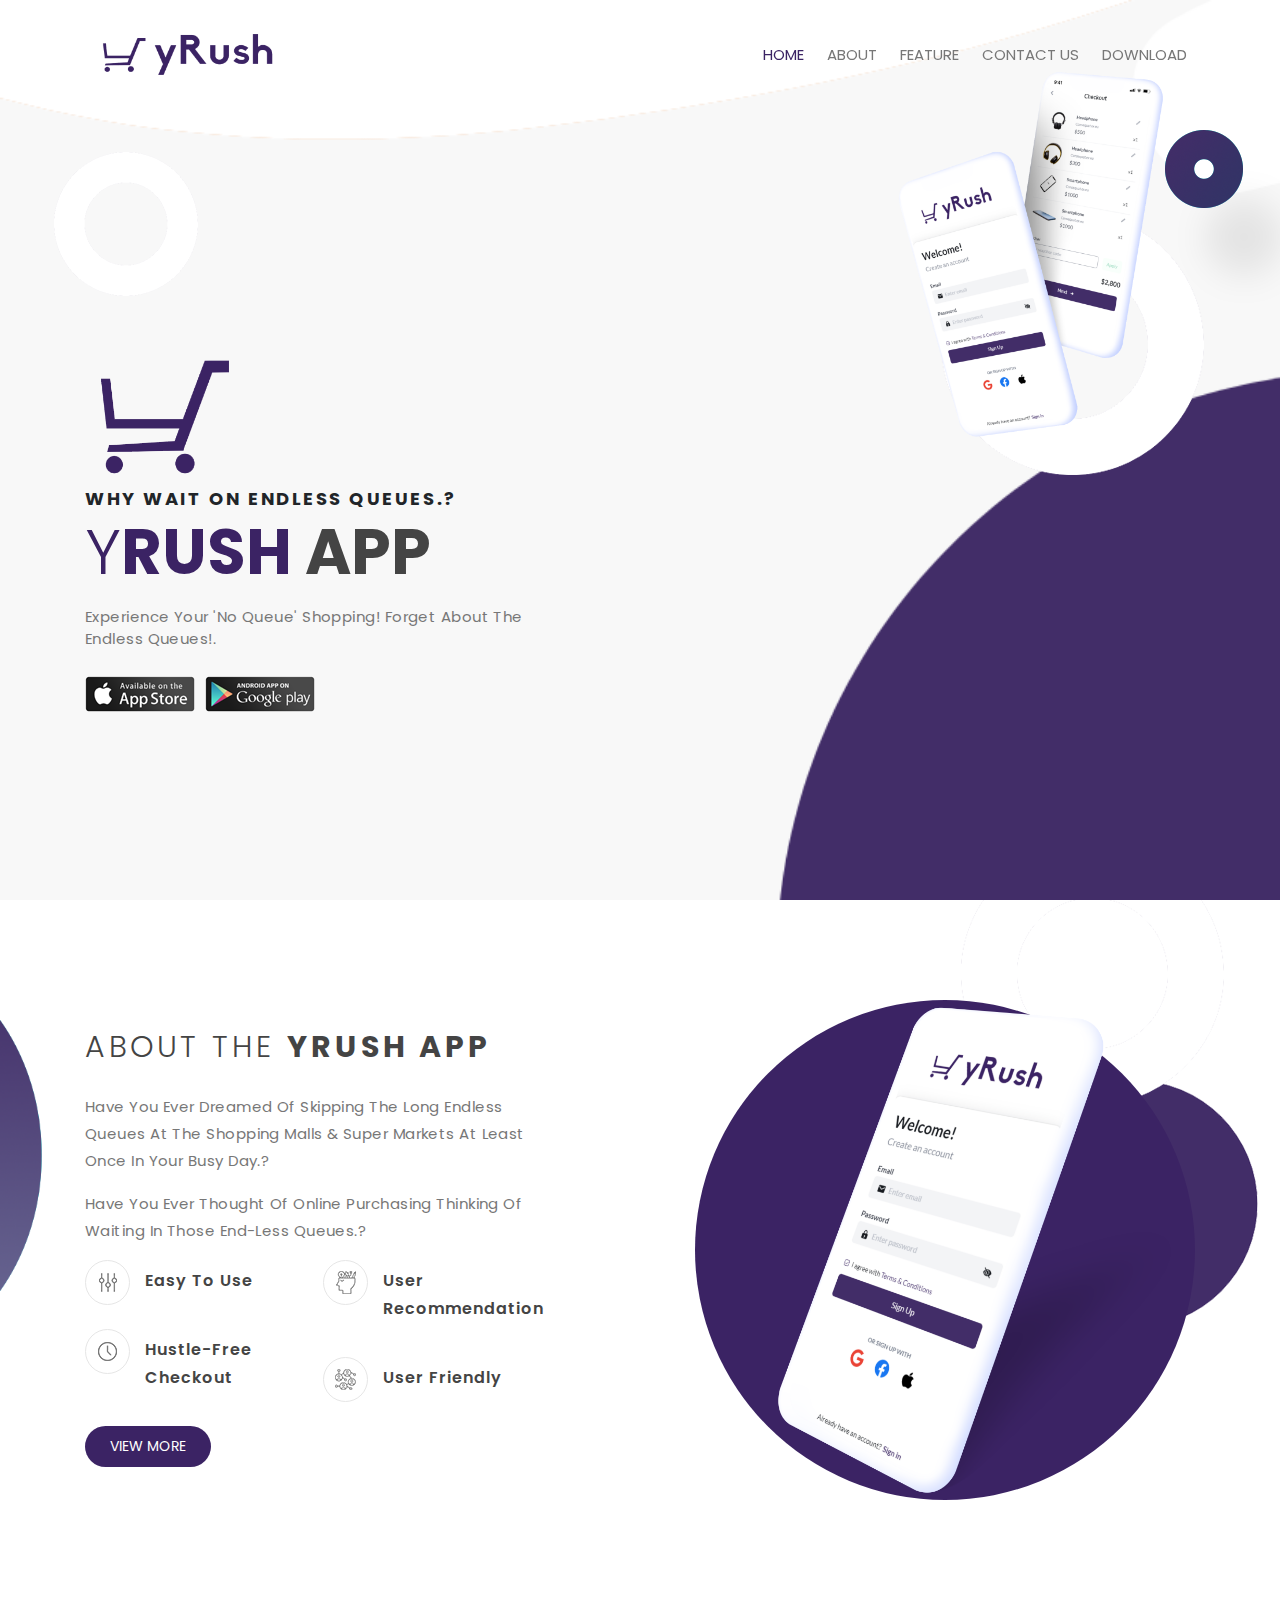
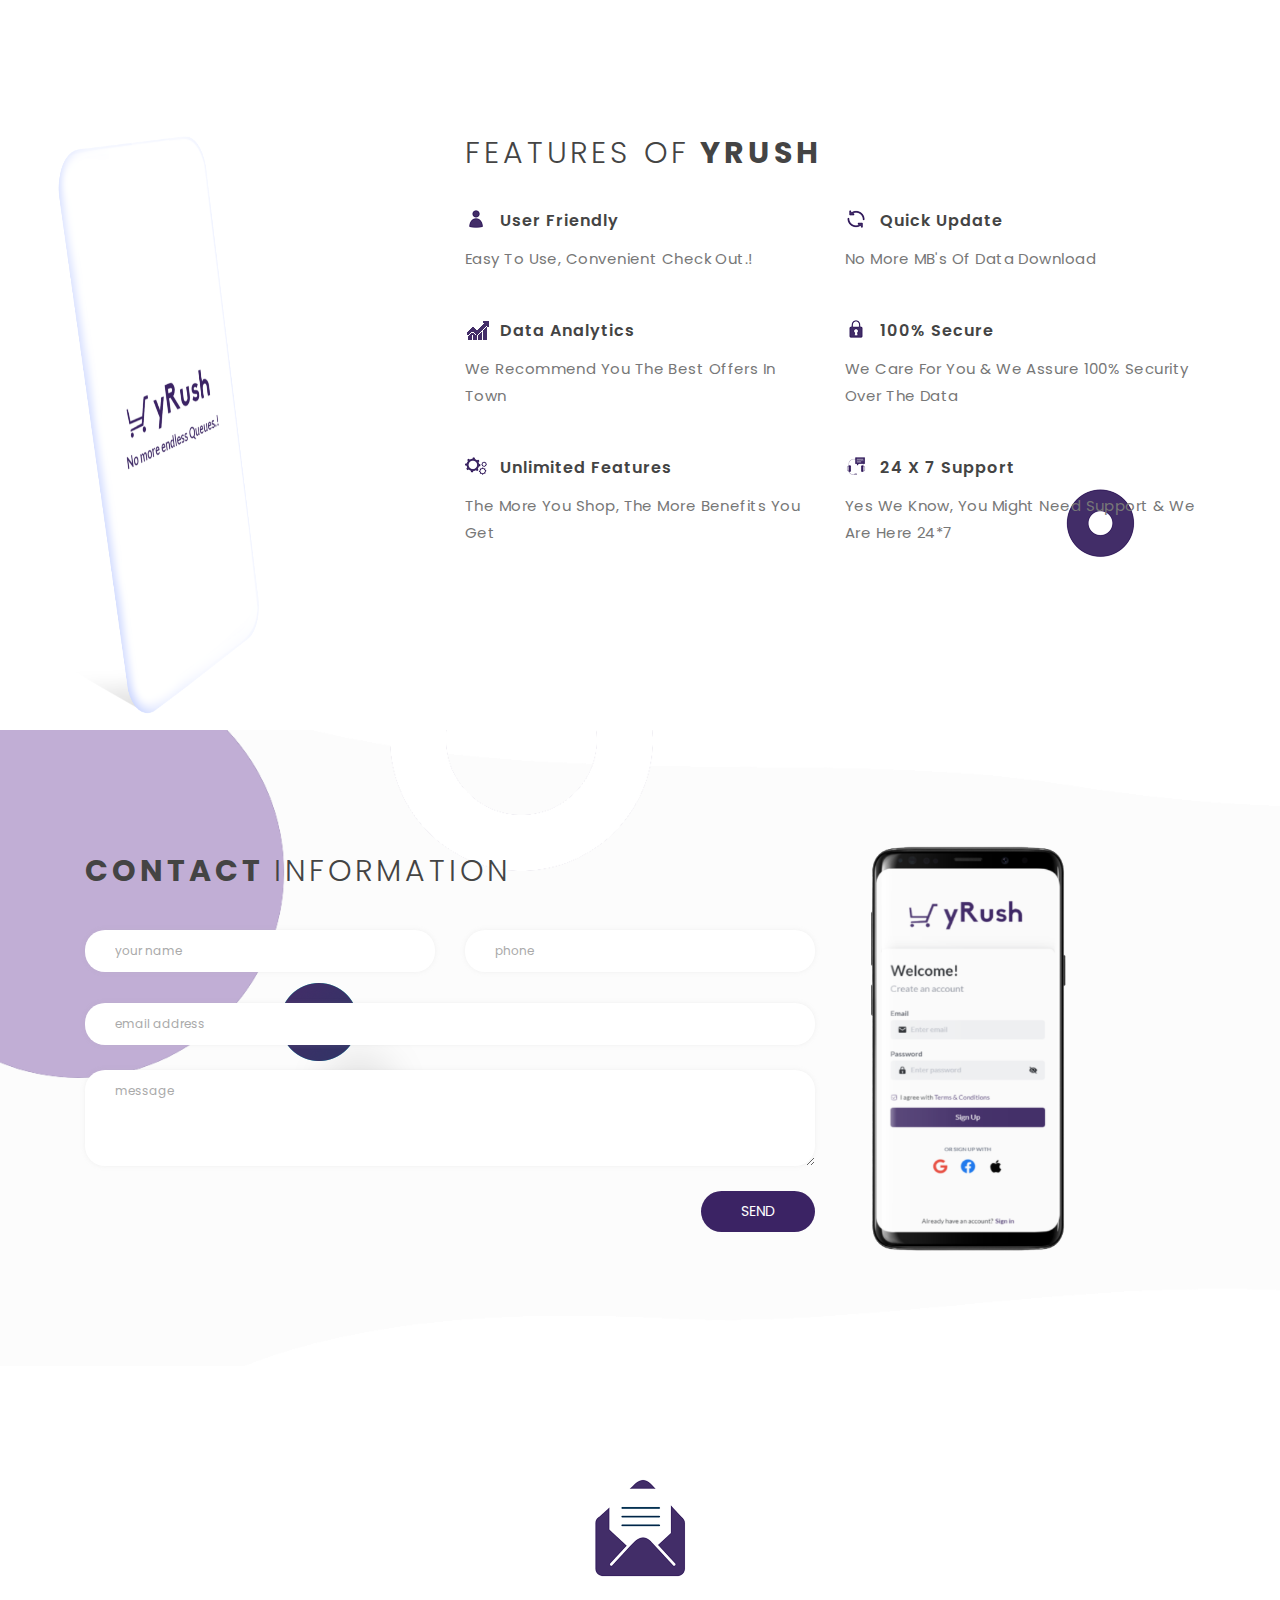
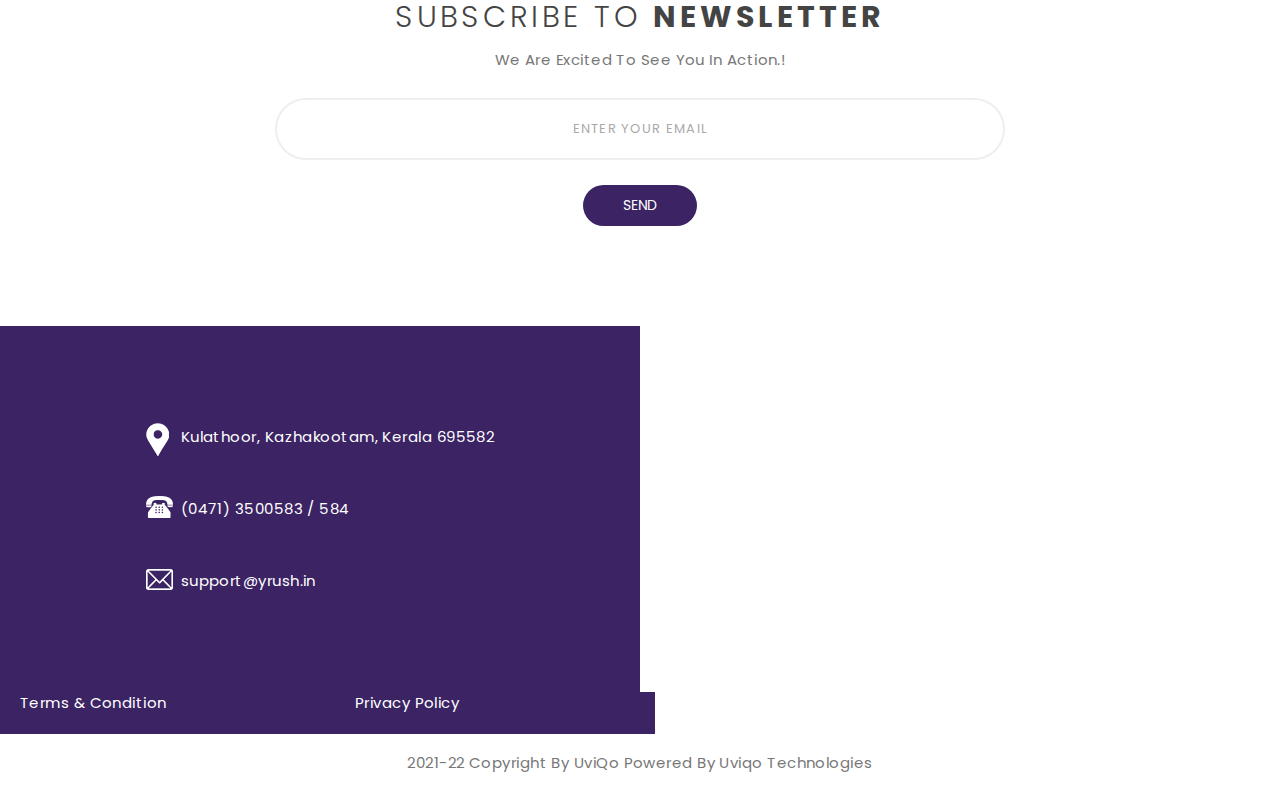
==== index.html @ eb3a686b "added privacy poliy & TC" ====
<!DOCTYPE html>
<html lang="en">
<head>
<title>yRush | The No Rush App for Shopping</title>
<meta charset="utf-8">
<meta name="author" content="uviQo">
<meta name="description" content="yRush | The No Rush App for Shopping">
<meta name="keywords" content="yRush | The No Rush App for Shopping">
<meta name="viewport"
	content="width=device-width, initial-scale=1, maximum-scale=1">
<meta http-equiv="X-UA-Compatible" content="IE=edge">
<!-- Fav icon-->
<link rel="shortcut icon" href="assets/images/favicon_trans.png">
<!-- Font Family-->
<link
	href="https://fonts.googleapis.com/css?family=Poppins:300,400,500,600,700"
	rel="stylesheet">
<!-- Font Awesome-->
<link rel="stylesheet" href="assets/css/font-awesome.min.css">
<!-- Bootstrap CSS-->
<link rel="stylesheet" href="assets/css/bootstrap.css">
<!-- Animation CSS-->
<link rel="stylesheet" href="assets/css/animate.min.css">
<!-- Owl carousel css-->
<link rel="stylesheet" href="assets/css/owl.carousel.min.css">
<link rel="stylesheet" href="assets/css/owl.theme.default.min.css">
<!-- Form validation css-->
<link rel="stylesheet" href="assets/css/validation.css">
<!-- Style css-->
<link rel="stylesheet" href="assets/css/style.css">
<!-- Responsive css-->
<link rel="stylesheet" href="assets/css/responsive.css">
<!-- color variation-->
<link id="color" rel="stylesheet" href="assets/css/color/color-1.css"
	media="screen">
</head>
<body data-spy="scroll" data-target=".navbar" data-offset="80">
	<!-- Preloader-->
	<div class="loader-wrapper">
		<div class="loader"></div>
	</div>
	<!-- Preloader end-->
	<!-- Nav Start-->
	<nav class="navbar navbar-expand-lg navbar-light theme-nav fixed-top">
		<div class="container">
			<a class="navbar-brand" href="index.html"><img height="70px"
				width="200px" src="assets/images/yrush_transparent.png" alt="logo"></a>
			<button class="navbar-toggler" type="button" data-toggle="collapse"
				data-target="#navbarSupportedContent"
				aria-controls="navbarSupportedContent" aria-expanded="false"
				aria-label="Toggle navigation">
				<span class="navbar-toggler-icon"></span>
			</button>
			<div class="collapse navbar-collapse default-nav"
				id="navbarSupportedContent">
				<ul class="navbar-nav ml-auto" id="mymenu">
					<li class="nav-item"><a class="nav-link" href="#home">Home</a></li>
					<li class="nav-item"><a class="nav-link" href="#about">about</a></li>
					<li class="nav-item"><a class="nav-link" href="#feature">feature</a></li>
					<!--	<li class="nav-item"><a class="nav-link" href="#screenshot">screenshot</a></li>
					<li class="nav-item"><a class="nav-link" href="#price"
						data-menuanchor="price">price</a></li>-->
					<li class="nav-item"><a class="nav-link" href="#contact"
						data-menuanchor="contact">contact us</a></li>
					<li class="nav-item"><a class="nav-link"
						href="coming-soon.html">Download</a></li>
				</ul>
			</div>
		</div>
	</nav>
	<!-- Nav end-->
	<!-- Home Section start-->
	<section class="home" id="home">
		<div class="home-decor">
			<div class="home-circle1">
				<img src="assets/images/main-banner3.png" alt="">
			</div>
			<div class="home-circle2">
				<img src="assets/images/main-banner12.png" alt="">
			</div>
			<div class="home-circle3">
				<img src="assets/images/main-banner1.png" alt="">
			</div>
		</div>
		<div class="container">
			<div class="row">
				<div class="col-md-5">
					<div class="home-contain">
						<div>
							<img class="caption-img" height="150px" width="150px"
								src="assets/images/favicon_trans.png" alt="caption-img">
							<h4>Why Wait on endless Queues.?</h4>
							<h1>
								y<span class="f-bold">Rush</span><span class="f-bold f-color">
									app</span>
							</h1>
							<p>Experience your 'No Queue' shopping! Forget about the
								endless queues!.</p>
							<a href="coming-soon.html"><img class="store"
								src="assets/images/appstore.png" alt="appstore"></a><a
								href="coming-soon.html"><img class="ml-10 store"
								src="assets/images/play-store.png" alt="play-store"></a>
						</div>
					</div>
				</div>
				<div class="col-sm-6 offset-md-1">
					<div class="home-right">
						<img class="img-fluid" data-tilt="" data-tilt-perspective="110"
							data-tilt-speed="400" data-tilt-max="1.2"
							src="assets/images/mobile.png" alt="mobile">
					</div>
				</div>
			</div>
		</div>
	</section>
	<!-- Home Section End-->
	<!-- About Start-->
	<section class="about" id="about">
		<div class="about-decor">
			<div class="about-circle1">
				<img id="imgbg" src="assets/images/team1.png" alt="team1">
			</div>
			<div class="about-circle2">
				<img src="assets/images/main-banner1.png" alt="banner1">
			</div>
		</div>
		<div class="container">
			<div class="row">
				<div class="col-md-5">
					<div class="about-contain">
						<div>
							<h2 class="title">
								about the <span>yRush app</span>
							</h2>
							<p class="caption-about">Have you ever dreamed of skipping
								the long endless queues at the shopping malls & super markets at
								least once in your busy day.?</p>
							<p class="caption-about">Have you ever thought of online
								purchasing thinking of waiting in those end-less queues.?</p>

							<div class="row sm-mb">
								<div class="col-6">
									<ul class="about-style">
										<li class="abt-hover">
											<div class="about-icon">
												<div class="icon-hover">
													<img src="assets/images/icon1.png" alt="easy-to-customized">
												</div>
											</div>
											<div class="about-text">
												<h3>Easy to Use</h3>
											</div>
										</li>
										<li class="abt-hover">
											<div class="about-icon">
												<div class="icon-hover">
													<img src="assets/images/icon3.png" alt="easy-to-use">
												</div>
											</div>
											<div class="about-text">
												<h3>Hustle-Free Checkout</h3>
											</div>
										</li>
									</ul>
								</div>
								<div class="col-6">
									<ul class="about-style">
										<li class="abt-hover">
											<div class="about-icon">
												<div class="icon-hover">
													<img src="assets/images/icon2.png" alt="Awasome-Design">
												</div>
											</div>
											<div class="about-text">
												<h3>User Recommendation</h3>
											</div>
										</li>
										<li class="abt-hover">
											<div class="about-icon">
												<div class="icon-hover">
													<img src="assets/images/icon4.png" alt="SEO-Friendly">
												</div>
											</div>

											<div class="about-text">
												<h3>User Friendly</h3>
											</div>
										</li>
									</ul>
								</div>
							</div>
							<div class="top-margin">
								<button class="btn btn-custom theme-color theme-color"
									type="button">view more</button>
							</div>
						</div>
					</div>
				</div>
				<div class="col-md-7 d-medium-none">
					<div class="about-right">
						<div class="about-phone">
							<img class="img-fluid" src="assets/images/aboutus.png"
								alt="aboutus">
						</div>
					</div>
				</div>
			</div>
		</div>
	</section>
	<!-- About End-->
	<!-- Feature Section start-->
	<section class="feature" id="feature">
		<div class="feature-decor">
			<div class="feature-circle1">
				<img src="assets/images/feature2.png" alt="">
			</div>
		</div>
		<div class="container">
			<div class="row">
				<div class="feature-phone">
					<img class="img-fluid" src="assets/images/222.png" alt="">
				</div>
				<div class="offset-lg-4 col-lg-8">
					<div class="row">
						<div class="col-sm-12 mrgn-md-top">
							<h2 class="title">
								features of<span> yRush</span>
							</h2>
						</div>
						<div class="col-12 col-md-6">
							<ul class="feature-style">
								<li>
									<div class="feature-icon">
										<img src="assets/images/icon/1.png" alt="icon">
									</div>
									<div class="feature-subtitle">
										<h3>user friendly</h3>
									</div>
									<div>
										<p>Easy to Use, convenient check out.!</p>
									</div>
								</li>
								<li>
									<div class="feature-icon">
										<img src="assets/images/icon/3.png" alt="icon">
									</div>
									<div class="feature-subtitle">
										<h3>Data Analytics</h3>
									</div>
									<div>
										<p>We recommend you the best offers in town</p>
									</div>
								</li>
								<li>
									<div class="feature-icon">
										<img src="assets/images/icon/5.png" alt="icon">
									</div>
									<div class="feature-subtitle">
										<h3>unlimited features</h3>
									</div>
									<div>
										<p>The more you shop, the more benefits you get</p>
									</div>
								</li>
							</ul>
						</div>
						<div class="col-12 col-md-6 sm-m-top">
							<ul class="feature-style">
								<li>
									<div class="feature-icon">
										<img src="assets/images/icon/2.png" alt="icon">
									</div>
									<div class="feature-subtitle">
										<h3>quick update</h3>
									</div>
									<div>
										<p>No more MB's of data download</p>
									</div>
								</li>
								<li>
									<div class="feature-icon">
										<img src="assets/images/icon/4.png" alt="icon">
									</div>
									<div class="feature-subtitle">
										<h3>100% secure</h3>
									</div>
									<div>
										<p>We care for you & we assure 100% security over the data</p>
									</div>
								</li>
								<li>
									<div class="feature-icon">
										<img src="assets/images/icon/6.png" alt="icon">
									</div>
									<div class="feature-subtitle">
										<h3>24 x 7 support</h3>
									</div>
									<div>
										<p>Yes we know, you might need support & we are here 24*7</p>
									</div>
								</li>
							</ul>
						</div>
					</div>
				</div>
			</div>
		</div>
	</section>
	<!-- Feature Section End-->
	<!-- Screenshot Section SStart
	<section class="screenshot padding-top-bottom" id="screenshot">
		<div class="screenshot-decor">
			<div class="screenshot-circle1">
				<img src="assets/images/feature-circle-two.png"
					alt="feature-circle-two">
			</div>
			<div class="screenshot-circle2">
				<img src="assets/images/feature-circle.png" alt="feature-circle">
			</div>
			<div class="screenshot-circle3">
				<img src="assets/images/main-banner1.png" alt="feature-circle-three">
			</div>
		</div>
		<div class="container">
			<div class="row">
				<div class="col-sm-12">
					<div class="screenshot-contain">
						<img class="mobile-light-left" src="assets/images/light.png"
							alt="light"><img class="mob-mocup img-fluid"
							src="assets/images/screenshot-mob.png" alt="screenshot-mob"><img
							class="mobile-light-right" src="assets/images/light-right.png"
							alt="light-right">
						<div class="screenshot-carousel owl-carousel owl-theme">
							<div class="screenshot-item">
								<img src="assets/images/app/12.jpg" alt="app">
							</div>
							<div class="screenshot-item">
								<img src="assets/images/app/2.jpg" alt="app">
							</div>
							<div class="screenshot-item">
								<img src="assets/images/app/3.jpg" alt="app">
							</div>
							<div class="screenshot-item">
								<img src="assets/images/app/4.jpg" alt="app">
							</div>
							<div class="screenshot-item">
								<img src="assets/images/app/5.jpg" alt="app">
							</div>
							<div class="screenshot-item">
								<img src="assets/images/app/6.jpg" alt="app">
							</div>
							<div class="screenshot-item">
								<img src="assets/images/app/7.jpg" alt="app">
							</div>
							<div class="screenshot-item">
								<img src="assets/images/app/8.jpg" alt="app">
							</div>
							<div class="screenshot-item">
								<img src="assets/images/app/9.jpg" alt="app">
							</div>
							<div class="screenshot-item">
								<img src="assets/images/app/10.jpg" alt="app">
							</div>
							<div class="screenshot-item">
								<img src="assets/images/app/11.jpg" alt="app">
							</div>
							<div class="screenshot-item">
								<img src="assets/images/app/1.jpg" alt="app">
							</div>
						</div>
					</div>
				</div>
			</div>
		</div>
	</section>
	Screenshot Section End-->

	<!-- Price Section start
	<section class="price" id="price">
		<div class="container">
			<div class="row">
				<div class="col-sm-12">
					<div class="price-carousel owl-carousel owl-theme">
						<div class="price-item">
							<div class="price-block">
								<div class="price-type">
									<h2>basic</h2>
								</div>
								<div class="mrp">
									<h6 class="user-type">Only the basic features</h6>
									<div class="price-devide"></div>
									<h2>$969</h2>
									<h6 class="price-year">per year</h6>
									<div class="price-devide"></div>
								</div>
								<ul class="price-feature">
									<li>1 GB of space</li>
									<li>real time sync</li>
									<li>unlimited attachment</li>
									<li>customize theme</li>
									<li>priority email support</li>
								</ul>
								<a class="btn btn-custom theme-color" href="#" role="button">Select
									Plane</a>
							</div>
						</div>
						<div class="price-item">
							<div class="price-block">
								<div class="price-type">
									<h2>Standard</h2>
								</div>
								<div class="mrp">
									<h6 class="user-type">Take it to the next level</h6>
									<div class="price-devide"></div>
									<h2>$969</h2>
									<h6 class="price-year">per year</h6>
									<div class="price-devide"></div>
								</div>
								<ul class="price-feature">
									<li>1 GB of space</li>
									<li>real time sync</li>
									<li>unlimited attachment</li>
									<li>customize theme</li>
									<li>priority email support</li>
								</ul>
								<a class="btn btn-custom theme-color" href="#" role="button">Select
									Plane</a>
							</div>
						</div>
						<div class="price-item">
							<div class="price-block">
								<div class="price-type">
									<h2>Custom</h2>
								</div>
								<div class="mrp">
									<h6 class="user-type">Our biggest plan</h6>
									<div class="price-devide"></div>
									<h2>$969</h2>
									<h6 class="price-year">per year</h6>
									<div class="price-devide"></div>
								</div>
								<ul class="price-feature">
									<li>1 GB of space</li>
									<li>real time sync</li>
									<li>unlimited attachment</li>
									<li>customize theme</li>
									<li>priority email support</li>
								</ul>
								<a class="btn btn-custom theme-color" href="#" role="button">Select
									Plane</a>
							</div>
						</div>
					</div>
				</div>
			</div>
		</div>
	</section>
	Price Section End-->
	<!-- Contact Section start-->
	<section class="contact" id="contact">
		<div class="contact-decor">
			<div class="contact-circle1">
				<img src="assets/images/main-banner12.png" alt="">
			</div>
			<div class="contact-circle2">
				<img src="assets/images/main-banner1.png" alt="">
			</div>
		</div>
		<div class="container">
			<div class="row">
				<div class="col-md-12 col-lg-8 col-sm-12">
					<div class="contact-us">
						<div class="w-100">
							<h2 class="title">
								<span>contact </span>information
							</h2>
							<form class="theme-form" id="myform"
								action="https://formspree.io/f/mzbolnyw" method="post">
								<div class="form-group">
									<div class="row">
										<div class="alert alert-success alert-dismissible d-none"
											id="mail_alert_class">
											<a class="close" href="#" data-dismiss="alert"
												aria-label="close">×</a>
											<div id="alert_mail"></div>
										</div>
									</div>
									<div class="row">
										<div class="col-sm-12 col-md-6 md-fgrup-margin">
											<input class="form-control" id="fullname" type="text"
												name="fullname" placeholder="your name" required="required">
										</div>
										<div class="col-sm-12 col-md-6">
											<input class="form-control" id="phone" type="number"
												name="phone" placeholder="phone" required="required">
										</div>
									</div>
								</div>
								<div class="form-group">
									<input class="form-control" id="email" type="email"
										name="email" placeholder="email address" required="required">
								</div>
								<div class="form-group">
									<textarea class="form-control" id="message" name="message"
										rows="4" placeholder="message" required="required"></textarea>
								</div>
								<div class="form-button">
									<input class="btn btn-custom theme-color" id="emailsend"
										type="submit" name="send" value="send">
								</div>
							</form>
						</div>
					</div>
				</div>
				<div class="col-lg-4 d-medium-none-lg">
					<div class="contact-right">
						<img class="img-fluid" src="assets/images/Contact-info.png" alt="">
					</div>
				</div>
			</div>
		</div>
	</section>
	<!-- Contact Section End-->
	<!--Subscribe section start-->
	<section>
		<div class="container">
			<div class="row">
				<div class="col-md-8 offset-md-2">
					<div class="footer-text">
						<img src="assets/images/email.png" alt="email">
						<h2 class="title text-center md-margin-top">
							subscribe to <span>newsletter</span>
						</h2>
						<p>We are excited to see you in action.!</p>
						<form action="https://formspree.io/f/mzbolnyw"
							class="footer-form needs-validation" method="post"
							id="mc-embedded-subscribe-form" name="mc-embedded-subscribe-form"
							target="_blank">
							<div class="form-group">
								<input type="email" class="form-control"
									placeholder="enter your email" name="EMAIL" id="mce-EMAIL"
									required="required">
							</div>
							<div class="form-button">
								<button type="submit" class="btn btn-custom theme-color"
									id="mc-submit">send</button>
							</div>
						</form>
					</div>
				</div>
			</div>
		</div>
	</section>
	<!--Subscribe section Ends-->
	<!-- Map Section Start-->
	<section class="p-0">
		<div class="container-fluid">
			<div class="bottom-section">
				<div class="row">
					<div class="col-md-6 p-0">
						<div class="address-bar">
							<div>
								<ul class="footer-style">
									<li>
										<div class="footer-icon">
											<img src="assets/images/locate.png" alt="locate">
										</div>
										<div class="footer-address">
											<a href="#">Kulathoor, Kazhakootam, Kerala 695582</a>
										</div>
									</li>
									<li>
										<div class="footer-icon">
											<img src="assets/images/telephone.png" alt="telephone">
										</div>
										<div class="footer-address">
											<a href="#">(0471) 3500583 / 584</a>
										</div>
									</li>
									<li>
										<div class="footer-icon">
											<img src="assets/images/fotter-email.png" alt="fotter-email">
										</div>
										<div class="footer-address">
											<a href="#">support@yrush.in</a>
										</div>
									</li>
								</ul>
							</div>

						</div>
						<div class="row"
							style="background-color: #3b2364; padding-bottom: 20px;">
							<div class="col-md-6 p-0">
								<div class="footer-address">
									<a href="terms-condition.html">Terms & Condition</a>
								</div>

							</div>
							<div class="col-md-6 p-0">
								<div class="footer-address">

									<a href="privacy-policy.html">Privacy Policy</a>
								</div>
							</div>
						</div>
					</div>
					<div class="col-md-6 p-0">
						<iframe
							src="https://www.google.com/maps/embed?pb=!1m18!1m12!1m3!1d3945.565670577609!2d76.8748685139607!3d8.541476298787579!2m3!1f0!2f0!3f0!3m2!1i1024!2i768!4f13.1!3m3!1m2!1s0x3b05bf67f6dcaec3%3A0x9356f3891c5a19d1!2suviQo%20Technologies%20Pvt%20Ltd.!5e0!3m2!1sen!2sin!4v1657868674792!5m2!1sen!2sin"
							width="600" height="450" style="border: 0;" allowfullscreen=""
							loading="lazy" referrerpolicy="no-referrer-when-downgrade"></iframe>
					</div>
				</div>
			</div>
		</div>
	</section>
	<!-- Map Section Ends-->
	<!-- Tap on Top-->
	<div class="tap-top">
		<div>
			<i class="fa fa-angle-double-up"></i>
		</div>
	</div>
	<!-- Tap on Ends-->
	<!-- Footer Section start-->
	<div class="copyright-section index-footer">
		<p>2021-22 copyright by uviQo powered by Uviqo Technologies</p>
	</div>
	<!-- Footer Section End-->
	<!-- browser code-->
	<!--[if lt IE 9]>

    <!-- js file-->
	<script src="assets/js/jquery-3.3.1.min.js"></script>
	<!-- bootstrap js file-->
	<script src="assets/js/bootstrap.min.js"></script>
	<!-- popper js file-->
	<script src="assets/js/popper.min.js"></script>
	<!-- Owl carousel js file-->
	<script src="assets/js/owl.carousel.min.js"></script>
	<!-- script js file-->
	<script src="assets/js/script.js"></script>
	<!-- tilt js file-->
	<script src="assets/js/tilt.jquery.js"></script>
	<!-- validation-->
	<script src="assets/js/jquery.validate.min.js"></script>
	<script src="assets/js/additional-methods.min.js"></script>
	<!--scroll js-->
	<script src="assets/js/scroll.js"></script>
</body>
</html>
---- assets/css/validation.css ----
#field,label{float:left;font-family:Arial,Helvetica,sans-serif;font-size:small}#field{margin-left:.5em;float:left}label.error{padding-left:16px;margin-left:.3em;color:#9e2828;font-size:15px}label.valid{display:block;width:16px;height:16px}br{clear:both}input{border:1px solid #000;margin-bottom:.5em}input.error{border:1px solid red}
---- assets/css/style.css ----
.blog-bradcrumb li,.blog-bradcrumb li a{
    display:inline-block;
    font-size:13px;
    line-height:32px;
    color:#999;
    text-decoration:none
}
html{
    overflow-x:hidden
}
body{
    overflow-x:hidden;
    font-family:Poppins,sans-serif;
    background-color:#fff;
    position:relative;
    font-size:15px
}
body.home-style-two{
    padding:0 !important
}
body.home-style-two.modal-open .navbar{
    padding:15px 0 0 !important
}
body.home-style.three{
    padding:0 !important
}
body.home-style.three.modal-open .navbar{
    padding:15px 0 0 !important
}
section{
    padding-top:100px;
    padding-bottom:100px
}
h1{
    line-height:28px;
    font-size:63px;
    margin-top:25px;
    margin-bottom:40px;
    color:#3b2364;
    text-transform:uppercase;
    font-weight:300
}
h2{
    line-height:28px;
    font-size:30px;
    font-weight:300;
    margin-bottom:32px;
    color:#444;
    text-transform:uppercase;
    letter-spacing:4px
}
h3{
    line-height:28px;
    font-size:16px;
    font-weight:600;
    margin-top:30px;
    color:#444;
    text-transform:capitalize;
    letter-spacing:1px
}
h4{
    line-height:28px;
    font-size:15px;
    font-weight:400;
    margin-bottom:0
}
h5{
    line-height:28px;
    font-size:14px;
    font-weight:400;
    text-transform:uppercase;
    margin-top:15px;
    margin-bottom:0;
    letter-spacing:0.1em;
    color:#777
}
h6{
    line-height:28px;
    font-size:12px;
    text-transform:uppercase;
    letter-spacing:0.1em;
    margin-top:25px;
    color:#777;
    margin-bottom:25px
}
.custom-checkbox .custom-control-input:checked ~ .custom-control-label::before{
    background-color:#3b2364
}
p{
    line-height:1.8em;
    font-size:15px;
    color:#777;
    letter-spacing:0.03em;
    text-transform:capitalize
}
p.landing-caption{
    font-size:30px;
    line-height:1.5
}
p.landing-caption span{
    color:#444;
    font-weight:600
}
a:hover{
    color:#fff;
    text-decoration:none
}
a:focus{
    color:#fff;
    text-decoration:none
}
section{
    overflow:hidden
}
.navbar-light .default-nav .navbar-nav .nav-link{
    font-size:15px;
    font-weight:400;
    color:#777;
    text-transform:uppercase;
    letter-spacing:0
}
@-webkit-keyframes btn-animation{
    0%{
        -webkit-transform:translateX(4px);
        transform:translateX(4px)
    }
    50%{
        -webkit-transform:translateX(-4px);
        transform:translateX(-4px)
    }
    100%{
        -webkit-transform:translateX(0px);
        transform:translateX(0px)
    }
}
@keyframes btn-animation{
    0%{
        -webkit-transform:translateX(4px);
        transform:translateX(4px)
    }
    50%{
        -webkit-transform:translateX(-4px);
        transform:translateX(-4px)
    }
    100%{
        -webkit-transform:translateX(0px);
        transform:translateX(0px)
    }
}
.vertical-scrolling.active .price-block{
    -webkit-animation:pulse 1s ease-in-out;
    animation:pulse 1s ease-in-out
}
.vertical-scrolling.active .contact-subscribe{
    -webkit-animation:slideInLeft 1s ease-in-out;
    animation:slideInLeft 1s ease-in-out
}
.vertical-scrolling.active .feature-style li:nth-child(3){
    margin-bottom:0
}
.vertical-scrolling.active .bottom-section .footer-style{
    -webkit-animation:fadeIn 1.5s ease-in-out;
    animation:fadeIn 1.5s ease-in-out
}
.vertical-scrolling.active .map iframe{
    -webkit-animation:fadeIn 1.5s ease-in-out;
    animation:fadeIn 1.5s ease-in-out
}
#map{
    height:400px;
    width:100%
}
.home{
    background-image:url(../images/1.png);
    width:100vw;
    height:100vh !important;
    background-repeat:no-repeat;
    margin-top:0;
    display:block;
    background-size:cover;
    background-position:bottom;
    position:relative
}
.home .fp-tableCell{
    display:block
}
.gmap3{
    margin:20px auto;
    border:1px dashed #C0C0C0;
    width:1000px;
    height:500px
}
.overflow-hidden{
    overflow:hidden
}
.blog-page section{
    padding-bottom:80px;
    padding-top:80px
}
.blog-page .media h5{
    color:#444;
    font-weight:600;
    text-transform:capitalize
}
.blog-page .media p{
    line-height:24px;
    margin-bottom:0;
    font-size:14px
}
.leave-coment{
    margin-top:30px
}
.leave-coment h3{
    font-size:18px;
    text-transform:uppercase
}
.breadcrumb-bg{
    background-color:#f7f7f7;
    margin:0 auto;
    padding-top:15px;
    padding-bottom:15px
}
.breadcrumb-bg h2{
    margin:0;
    padding:0.75rem 0
}
.blog-bradcrumb{
    float:right
}
.page-margin{
    margin-top:125px
}
ul{
    list-style-type:none
}
.f-bold{
    font-weight:700
}
.f-color{
    color:#444
}
.ml-10{
    margin-left:10px
}
.btn{
    background-color:#3b2364
}
.theme-link{
    color:#3b2364;
    -webkit-transition:all 0.3s ease;
    transition:all 0.3s ease
}
.theme-link:hover,.theme-link:focus{
    color:#2cc6ff;
    -webkit-transition:all 0.3s ease;
    transition:all 0.3s ease
}
.form-group{
    position:relative
}
.form-group .show-hide{
    position:absolute;
    top:50%;
    right:20px;
    -webkit-transform:translateY(-50%);
    transform:translateY(-50%)
}
.form-group .show-hide .show:after{
    content:"";
    width:1px;
    height:35px;
    background:#444;
    position:absolute;
    top:-11px;
    left:5px;
    opacity:1;
    -webkit-transform:rotate(30deg);
    transform:rotate(30deg)
}
.form-group .show-hide span{
    width:12px;
    font-size:0;
    height:12px;
    line-height:12px;
    background:#3b2364;
    border-radius:50%;
    float:right;
    cursor:pointer
}
.form-group .show-hide span:before{
    content:"";
    width:6px;
    height:6px;
    border-radius:50%;
    background:#444444;
    margin:auto;
    position:absolute;
    top:0;
    left:0;
    bottom:0;
    right:0
}
.btn-custom{
    color:#fff;
    font-size:14px;
    border-radius:50px;
    text-transform:uppercase;
    padding:10px 25px;
    cursor:pointer;
    border:none;
    background-size:300% 100%;
    -webkit-transition:all .4s ease-in-out;
    transition:all .4s ease-in-out
}
.btn-custom.theme-color{
    background-image:-webkit-gradient(linear, left top, right top, from(#3b2364), color-stop(#3b2364), color-stop(#3b2364), to(#19d2dd));
    background-image:linear-gradient(to right, #3b2364, #3b2364, #3b2364, #a07ae3)
}
.btn-custom:hover{
    background-position:100% 0;
    -webkit-transition:all .4s ease-in-out;
    transition:all .4s ease-in-out
}
.btn-custom:focus{
    outline:none
}
.btn-back:hover i{
    -webkit-animation:btn-animation 1s linear infinite;
    animation:btn-animation 1s linear infinite;
    -webkit-transform:scale(2);
    transform:scale(2)
}
.tap-top{
    width:50px;
    height:50px;
    position:fixed;
    bottom:150px;
    right:30px;
    z-index:99;
    color:#fff;
    text-align:center;
    background:-webkit-gradient(linear, left bottom, left top, from(#3b2364), to(#3b2364));
    background:linear-gradient(to top, #3b2364, #3b2364);
    border-radius:100%;
    font-size:22px;
    cursor:pointer;
    line-height:2.2;
    display:none;
    border:1px solid #fff
}
.m-width{
    max-width:1580px
}
.back-img{
    background-image:url(../images/lannd-bg.png);
    background-position:bottom;
    background-repeat:no-repeat;
    background-size:cover;
    height:100vh
}
.landing-circle{
    position:absolute;
    top:20px;
    left:20px
}
.landing-circle1{
    -webkit-animation:movebounce 2.8s linear infinite;
    animation:movebounce 2.8s linear infinite
}
.landing-circle1 img{
    position:absolute;
    top:204px;
    left:260px
}
.landing-circle2{
    -webkit-animation:movebounce 3s linear infinite;
    animation:movebounce 3s linear infinite
}
.landing-circle2 img{
    position:absolute;
    top:235px;
    left:125px
}
.landing-page .fadeInLeft-land-caption img{
    height:50px
}
.landing-circle3{
    -webkit-animation:movebounce 3.9s linear infinite;
    animation:movebounce 3.9s linear infinite
}
.landing-circle3 img{
    position:absolute;
    top:102px;
    left:124px
}
.pt-70{
    padding-top:70px
}
.landing-title{
    font-weight:700;
    color:#333;
    text-align:center;
    letter-spacing:1px;
    margin-bottom:20px
}
.border-shape{
    display:block;
    left:0;
    margin:15px auto;
    position:relative;
    right:0;
    text-align:center;
    top:0;
    width:80px;
    height:4px
}
.demo-description{
    line-height:26px;
    text-align:center
}
.mt-35{
    margin-top:35px
}
.pc-bg{
    background-image:url(../images/screen1.png);
    width:515px;
    height:290px;
    display:inline-block;
    position:relative;
    background-repeat:no-repeat
}
.pc-bg:hover .img-scroll{
    background-position:center 100% !important
}
.img-scroll{
    -webkit-transition:all 9s ease-out 0s;
    transition:all 9s ease-out 0s;
    background-position:center 0;
    background-repeat:no-repeat;
    position:absolute;
    width:calc(100% - 50px);
    height:calc(100% - 47px);
    top:15px;
    left:25px;
    background-size:cover
}
.home-demo-wrapper{
    -webkit-box-align:center;
    -ms-flex-align:center;
    align-items:center;
    -webkit-box-pack:center;
    -ms-flex-pack:center;
    justify-content:center
}
.demo-title{
    font-size:18px;
    letter-spacing:1px;
    margin-top:20px;
    margin-bottom:0;
    color:#333;
    font-weight:700;
    line-height:1
}
.color-variation{
    margin-top:10px
}
.color-variation span{
    width:20px;
    height:20px;
    margin-right:.5rem;
    display:inline-block;
    border-radius:50%
}
.bg_grad{
    background:-webkit-gradient(linear, left top, left bottom, color-stop(0, #3b2364), color-stop(99%, #3b2364));
    background:linear-gradient(#3b2364 0, #3b2364 99%)
}
.bg_light-blue{
    background:-webkit-gradient(linear, left top, left bottom, color-stop(0, #21edff), color-stop(99%, #2cc6ff));
    background:linear-gradient(#21edff 0, #2cc6ff 99%)
}
.bg_green{
    background:-webkit-gradient(linear, left top, left bottom, color-stop(0, #20f98a), color-stop(99%, #11d89c));
    background:linear-gradient(#20f98a 0, #11d89c 99%)
}
.border-shape-two{
    background-color:#ddd;
    height:1px;
    width:100%;
    margin:55px auto 10px
}
.border-shape-two span{
    background-color:#ddd;
    height:7px;
    width:100%;
    display:block;
    left:0;
    margin:4px auto;
    text-align:center
}
.features-bg{
    background-color:#eee
}
.margin-top-bottom{
    margin-top:70px
}
.features-title{
    font-weight:700;
    color:#777;
    font-size:18px;
    text-transform:uppercase;
    text-align:center;
    margin-top:25px
}
.features-img{
    width:383px
}
.template-bg{
    background:#333
}
.tapl-title{
    font-size:36px;
    font-weight:700;
    color:#fff;
    text-transform:uppercase;
    letter-spacing:1px
}
.rounded-5{
    border-radius:5px !important
}
.tamp-d-flex{
    display:-webkit-box;
    display:-ms-flexbox;
    display:flex;
    -webkit-box-align:center;
    -ms-flex-align:center;
    align-items:center;
    -webkit-box-pack:center;
    -ms-flex-pack:center;
    justify-content:center;
    height:100%
}
.rating-title{
    color:#333;
    margin:10px auto;
    letter-spacing:1px;
    line-height:1;
    font-size:36px;
    font-weight:bold;
    text-transform:uppercase;
    text-align:center
}
.rating-star{
    margin-top:0px;
    -webkit-animation:fadeIn 1.5s ease-in-out;
    animation:fadeIn 1.5s ease-in-out
}
.rating-star img{
    margin-right:25px
}
.theme-nav .navbar{
    background-color:transparent
}
.theme-nav .nav-item{
    font-size:14px;
    padding:20px 0 20px 7px;
    color:#777;
    text-transform:uppercase;
    letter-spacing:1px
}
.theme-nav .nav-item .nav-link{
    -webkit-transition:all 0.3s ease;
    transition:all 0.3s ease
}
.theme-nav .nav-item:hover .nav-link{
    color:#3b2364;
    -webkit-transition:all 0.3s ease;
    transition:all 0.3s ease
}
.theme-nav .nav-item.dropdown .dropdown-menu{
    min-width:200px;
    background:#fff;
    display:none;
    left:15px;
    right:0;
    margin:0;
    border:0;
    opacity:0;
    padding:20px;
    visibility:hidden;
    border-radius:0;
    border-radius:3px;
    overflow:hidden;
    -webkit-box-shadow:0 6px 12px rgba(0,0,0,0.17);
    box-shadow:0 6px 12px rgba(0,0,0,0.17);
    -webkit-transition:all 0.6s ease-in;
    transition:all 0.6s ease-in
}
.theme-nav .nav-item.dropdown .dropdown-menu .nav-item .nav-link{
    padding:5px;
    font-size:13px;
    text-transform:capitalize;
    letter-spacing:0.3px;
    -webkit-transition:all 0.3s ease;
    transition:all 0.3s ease;
    cursor:pointer
}
.theme-nav .nav-item.dropdown .dropdown-menu .nav-item .nav-link.active{
    color:#3b2364 !important
}
.theme-nav .nav-item.dropdown .dropdown-menu .nav-item .nav-link:hover{
    color:#3b2364 !important;
    -webkit-transition:all 0.3s ease;
    transition:all 0.3s ease
}
.theme-nav .nav-item.dropdown:hover .dropdown-menu{
    display:block;
    opacity:1;
    visibility:visible
}
.theme-nav .nav-item:last-child .dropdown-menu{
    right:0;
    left:auto
}
.theme-nav .nav-item:first-child .dropdown-menu{
    left:15px
}
.theme-nav .dropdown-menu .nav-item{
    font-size:13px;
    padding:5px 10px;
    padding:0
}
.theme-nav .dropdown-menu .nav-link{
    color:#777 !important
}
.theme-nav.darkHeader{
    padding-top:0;
    padding-bottom:0
}
.theme-nav.darkHeader .dropdown-menu .nav-item{
    padding:0
}
.theme-nav.darkHeader .dropdown-menu .nav-item .nav-link.active{
    color:#3b2364;
    -webkit-transition:all 0.3s ease-in-out;
    transition:all 0.3s ease-in-out
}
.theme-nav .dropdown-menu .nav-item{
    padding:0
}
.theme-nav>li.dropdown{
    position:relative
}
.theme-nav.darkHeader .dropdown-menu .nav-item{
    padding:0
}
.theme-nav .navbar-nav .active>.nav-link{
    color:#3b2364;
    letter-spacing:1px;
    cursor:pointer
}
.home-style-two .navbar-light .navbar-nav .nav-link,.three .navbar-light .navbar-nav .nav-link{
    color:#fff;
    opacity:0.95
}
.home-style-two .navbar-light .navbar-nav .nav-link.active,.three .navbar-light .navbar-nav .nav-link.active{
    opacity:1
}
.home-style-two .navbar-brand,.three .navbar-brand{
    -webkit-filter:brightness(0) invert(1);
    filter:brightness(0) invert(1)
}
.home-style-two .darkHeader .navbar-brand,.three .darkHeader .navbar-brand{
    -webkit-filter:none;
    filter:none
}
.home-style-two .darkHeader.navbar-light .navbar-nav .nav-link,.three .darkHeader.navbar-light .navbar-nav .nav-link{
    color:#444
}
.home-style-two .darkHeader.navbar-light .navbar-nav .active>.nav-link,.three .darkHeader.navbar-light .navbar-nav .active>.nav-link{
    color:#fff
}
.home-style-two .home-contain,.three .home-contain{
    color:#fff
}
.home-style-two.navbar-light .navbar-nav .nav-link:focus,.three.navbar-light .navbar-nav .nav-link:focus{
    color:#fff !important
}
.home-style-two .theme-nav .navbar-nav .active>.nav-link,.three .theme-nav .navbar-nav .active>.nav-link{
    color:#fff
}
.home-style-two .navbar-nav .dropdown-menu .nav-link:hover,.three .navbar-nav .dropdown-menu .nav-link:hover{
    color:#3b2364 !important
}
.home-style-two .navbar ul.navbar li.nav-item a,.three .navbar ul.navbar li.nav-item a{
    color:#fff
}
.home-style .navbar-brand{
    -webkit-filter:brightness(0) invert(1);
    filter:brightness(0) invert(1)
}
.home-style nav.navbar .navbar-nav .nav-link{
    letter-spacing:1px
}
.home-style nav.navbar .navbar-nav .active>.nav-link{
    color:#fff
}
.home-style nav.darkHeader .navbar-nav .nav-link{
    color:#444
}
.home-style nav.darkHeader .navbar-nav .nav-link.active{
    color:#3b2364
}
.home-style nav.darkHeader .navbar-nav .active>.nav-link{
    color:#3b2364
}
.home-style .darkHeader .navbar-brand{
    -webkit-filter:none;
    filter:none
}
.fixed-top{
    padding-top:15px;
    padding-bottom:15px;
    -webkit-transition:all 0.3s ease;
    transition:all 0.3s ease
}
.darkHeader{
    background:#fff;
    -webkit-box-shadow:1px 1px 12px 1px rgba(221,221,221,0.4);
    box-shadow:1px 1px 12px 1px rgba(221,221,221,0.4);
    padding:0;
    -webkit-transition:all 0.3s ease;
    transition:all 0.3s ease
}
.darkHeader.theme-nav .nav-item{
    padding:20px 0 20px 7px
}
.store{
    margin-top:10px
}
.animated-circle.three img{
    bottom:180px;
    left:70px
}
.animated-circle.three:before{
    bottom:198px;
    left:87px;
    -webkit-animation:2.5s anim-effect-front 0s linear infinite;
    animation:2.5s anim-effect-front 0s linear infinite;
    -webkit-box-shadow:0 0 0 80px #e8e8e8;
    box-shadow:0 0 0 80px #e8e8e8
}
.animated-circle.three:after{
    bottom:210px;
    left:98px;
    -webkit-animation:2.5s anim-effect-back 0s linear infinite;
    animation:2.5s anim-effect-back 0s linear infinite;
    -webkit-box-shadow:0 0 0 10px #f4f4f4;
    box-shadow:0 0 0 10px #f4f4f4
}
.animated-circle:before{
    -webkit-animation:2.5s anim-effect-front 0s linear infinite;
    animation:2.5s anim-effect-front 0s linear infinite;
    -webkit-box-shadow:0 0 0 80px #e8e8e8;
    box-shadow:0 0 0 80px #e8e8e8;
    position:absolute;
    content:'';
    width:60px;
    height:60px;
    bottom:188px;
    left:97px;
    border-radius:50%;
    z-index:0
}
.animated-circle:after{
    -webkit-animation:2.5s anim-effect-back 0s linear infinite;
    animation:2.5s anim-effect-back 0s linear infinite;
    -webkit-box-shadow:0 0 0 10px #f4f4f4;
    box-shadow:0 0 0 10px #f4f4f4;
    position:absolute;
    content:'';
    width:35px;
    height:35px;
    bottom:205px;
    left:108px;
    border-radius:50%;
    z-index:0
}
.home-two{
    background-image:url(../images/home2/home2-slider.png);
    background-position:bottom
}
.home-two .slide-cap-desc{
    color:#fff
}
.home-two .contain{
    position:absolute;
    top:calc(50% + 5px);
    left:calc(50% + 10px);
    margin-right:-50%;
    -webkit-transform:translate(-50%, -100%);
    transform:translate(-50%, -100%)
}
.home-three{
    background-image:url(../images/home3/home3-slider.png);
    background-size:contain;
    background-position:top
}
.home-three .home-right{
    -webkit-transform:translateY(175px);
    transform:translateY(175px)
}
.home-three .contain{
    position:absolute;
    top:calc(50% - 10px);
    left:50%;
    margin-right:-50%;
    -webkit-transform:translate(-50%, -100%);
    transform:translate(-50%, -100%)
}
.home-decor .home-circle1{
    position:absolute;
    top:185px;
    left:75px
}
.home-decor .home-circle2{
    position:absolute;
    top:180px;
    right:188px
}
.home-decor .home-circle3{
    position:absolute;
    top:280px;
    right:203px
}
.home-contain{
    display:-webkit-box;
    display:-ms-flexbox;
    display:flex;
    -webkit-box-align:center;
    -ms-flex-align:center;
    align-items:center;
    height:calc(100vh - 74px);
    margin-top:-27px
}
.home-contain h4{
    text-transform:uppercase;
    font-weight:700;
    letter-spacing:0.14em;
    font-size:18px
}
.home-right{
    -webkit-transform:translateY(90px);
    transform:translateY(90px);
    width:100%;
    margin-top:-70px
}
.slide-cap-desc{
    color:#fff
}
@-webkit-keyframes anim-effect-front{
    0%{
        -webkit-box-shadow:0 0 0 15px #e0e0e0;
        box-shadow:0 0 0 15px #e0e0e0;
        opacity:1
    }
    50%{
        -webkit-box-shadow:0 0 0 30px rgba(224,224,224,0.6);
        box-shadow:0 0 0 30px rgba(224,224,224,0.6);
        opacity:1
    }
    100%{
        -webkit-box-shadow:0 0 0 40px rgba(224,224,224,0);
        box-shadow:0 0 0 40px rgba(224,224,224,0);
        opacity:0
    }
}
@keyframes anim-effect-front{
    0%{
        -webkit-box-shadow:0 0 0 15px #e0e0e0;
        box-shadow:0 0 0 15px #e0e0e0;
        opacity:1
    }
    50%{
        -webkit-box-shadow:0 0 0 30px rgba(224,224,224,0.6);
        box-shadow:0 0 0 30px rgba(224,224,224,0.6);
        opacity:1
    }
    100%{
        -webkit-box-shadow:0 0 0 40px rgba(224,224,224,0);
        box-shadow:0 0 0 40px rgba(224,224,224,0);
        opacity:0
    }
}
@-webkit-keyframes anim-effect-back{
    0%{
        -webkit-box-shadow:0 0 0 30px #ececec;
        box-shadow:0 0 0 30px #ececec;
        opacity:1
    }
    50%{
        -webkit-box-shadow:0 0 0 50px rgba(236,236,236,0.6);
        box-shadow:0 0 0 50px rgba(236,236,236,0.6);
        opacity:1
    }
    100%{
        -webkit-box-shadow:0 0 0 80px rgba(236,236,236,0);
        box-shadow:0 0 0 80px rgba(236,236,236,0);
        opacity:1
    }
}
@keyframes anim-effect-back{
    0%{
        -webkit-box-shadow:0 0 0 20px rgba(236,236,236,0.11);
        box-shadow:0 0 0 20px rgba(236,236,236,0.11);
        opacity:1
    }
    50%{
        -webkit-box-shadow:0 0 0 50px rgba(236,236,236,0.11);
        box-shadow:0 0 0 50px rgba(236,236,236,0.11);
        opacity:1
    }
    100%{
        -webkit-box-shadow:0 0 0 70px rgba(236,236,236,0.11);
        box-shadow:0 0 0 70px rgba(236,236,236,0.11);
        opacity:1
    }
}
.about{
    width:100vw;
    background-image:url(../images/about-bg.png);
    background-size:cover;
    background-repeat:no-repeat;
    margin-top:0;
    position:relative;
    -webkit-box-align:center;
    -ms-flex-align:center;
    align-items:center
}
.about-decor .about-circle1{
    position:absolute;
    top:auto;
    right:140px;
    bottom:170px
}
.about-decor .about-circle2{
    position:absolute;
    top:auto;
    right:5px;
    bottom:20px
}
.about-contain{
    -webkit-box-align:center;
    -ms-flex-align:center;
    align-items:center;
    height:100%;
    display:-webkit-box;
    display:-ms-flexbox;
    display:flex
}
.about-right{
    background:#3b2364;
    background:-webkit-gradient(linear, left top, left bottom, color-stop(0, #3b2364), color-stop(99%, #3b2364));
    background:linear-gradient(to bottom, #3b2364 0, #3b2364 99%);
    border-radius:100%;
    height:600px;
    width:600px;
    float:right;
    display:-webkit-box;
    display:-ms-flexbox;
    display:flex;
    -webkit-box-align:center;
    -ms-flex-align:center;
    align-items:center;
    -webkit-box-pack:center;
    -ms-flex-pack:center;
    justify-content:center
}
.about-icon{
    position:absolute;
    left:15px
}
.icon-hover{
    border:1px solid #e6e6e6;
    padding:10px;
    border-radius:50%;
    -webkit-transition:all 0.3s ease;
    transition:all 0.3s ease;
    width:45px;
    height:45px;
    text-align:center
}
.about-style{
    margin-bottom:20px
}
.about-style li{
    margin-bottom:27px
}
.about-style li:last-child{
    margin-bottom:0
}
.top-margin{
    margin-top:7px
}
.feature{
    width:100vw;
    min-height:855px;
    background-repeat:no-repeat;
    background-size:cover;
    background-position:0;
    margin-top:0;
    position:relative;
    display:-webkit-box;
    display:-ms-flexbox;
    display:flex;
    -webkit-box-align:center;
    -ms-flex-align:center;
    align-items:center
}
.feature-style{
    padding:0;
    margin-bottom:0
}
.feature-style p{
    margin-top:10px;
    margin-bottom:0
}
.feature-style li{
    position:relative;
    margin-bottom:45px
}
.feature-icon{
    position:absolute;
    padding:0;
    top:0
}
.feature-phone{
    position:absolute;
    top:100px;
    left:325px
}
.feature-phone img{
    width:auto;
    height:750px
}
.screenshot{
    background-image:url(../images/screenshot-bg.png);
    background-repeat:no-repeat;
    background-size:cover;
    margin-top:0;
    -webkit-box-align:center;
    -ms-flex-align:center;
    align-items:center;
    position:relative;
    background-position:center
}
.screenshot-contain{
    display:-webkit-box;
    display:-ms-flexbox;
    display:flex;
    -webkit-box-align:center;
    -ms-flex-align:center;
    align-items:center;
    height:630px
}
.screenshot-decor .screenshot-circle1{
    position:absolute;
    top:50px;
    right:645px
}
.screenshot-decor .screenshot-circle2{
    position:absolute;
    top:100px;
    right:675px
}
.screenshot-decor .screenshot-circle3{
    position:absolute;
    top:auto;
    left:35%;
    bottom:0px
}
.mob-mocup{
    position:absolute;
    z-index:2;
    width:234px;
    left:453px
}
.mobile-light-left{
    position:absolute;
    z-index:9;
    width:auto;
    left:38.4%;
    bottom:50px;
    -webkit-animation:2s ease-in 0s normal none infinite running highlight-left;
    animation:2s ease-in 0s normal none infinite running highlight-left
}
.mobile-light-right{
    position:absolute;
    z-index:9;
    width:auto;
    right:38%;
    top:0px;
    -webkit-animation:2s ease-in 0s normal none infinite running highlight-right;
    animation:2s ease-in 0s normal none infinite running highlight-right
}
.owl-carousel{
    z-index:1
}
@-webkit-keyframes highlight-left{
    0%{
        opacity:0;
        top:320px
    }
    70%{
        opacity:1
    }
    100%{
        opacity:0;
        top:0
    }
}
@keyframes highlight-left{
    0%{
        opacity:0;
        top:320px
    }
    70%{
        opacity:1
    }
    100%{
        opacity:0;
        top:0
    }
}
@-webkit-keyframes highlight-right{
    0%{
        opacity:0;
        bottom:100px;
        -webkit-transform:scale(0);
        transform:scale(0)
    }
    70%{
        opacity:1;
        -webkit-transform:scale(1);
        transform:scale(1)
    }
    100%{
        opacity:0;
        top:280px;
        -webkit-transform:scale(0);
        transform:scale(0)
    }
}
@keyframes highlight-right{
    0%{
        opacity:0;
        bottom:100px;
        -webkit-transform:scale(0);
        transform:scale(0)
    }
    70%{
        opacity:1;
        -webkit-transform:scale(1);
        transform:scale(1)
    }
    100%{
        opacity:0;
        top:400px;
        -webkit-transform:scale(0);
        transform:scale(0)
    }
}
.team{
    background-image:url(../images/team-bg.png);
    width:100vw;
    background-repeat:no-repeat;
    background-size:cover;
    position:relative;
    background-position:0 10%
}
.team .team-circle1{
    position:absolute;
    top:auto;
    left:100px;
    bottom:300px
}
.team .team-circle2{
    position:absolute;
    top:auto;
    left:180px;
    bottom:180px
}
.team .team-circle3{
    position:absolute;
    top:auto;
    left:0;
    bottom:-150px
}
.team-block{
    background-image:url(../images/team-img-bg.png);
    width:100%;
    height:auto;
    padding:50px 30px
}
.team-block .team-social{
    left:0;
    right:0;
    text-align:center
}
.team-block .team-social li a{
    border:1px solid #ddd;
    border-radius:100%;
    padding:8px;
    text-align:center;
    color:#59f7df;
    -webkit-transition:all 0.3s ease;
    transition:all 0.3s ease
}
.team-block .team-social li a i{
    width:20px;
    font-size:14px;
    color:#444444
}
.team-block .team-social li a:hover{
    background-color:#59f7df;
    border:1px solid #59f7df;
    -webkit-transition:all 0.3s ease;
    transition:all 0.3s ease
}
.team-box{
    background-color:#fff;
    padding:30px
}
.team-box .overlay{
    position:relative
}
.team-box .team-avtar img{
    height:170px;
    width:170px !important;
    border-radius:100%;
    margin:0 auto
}
.team-text h3{
    text-transform:uppercase;
    text-align:center;
    letter-spacing:0.1em;
    margin-top:30px;
    margin-bottom:13px;
    line-height:1
}
.team-text h6{
    margin-top:0;
    margin-bottom:15px;
    text-align:center;
    line-height:1
}
.team-social{
    position:absolute;
    padding-left:0;
    -webkit-box-align:center;
    -ms-flex-align:center;
    align-items:center;
    margin:0;
    -webkit-transition:.3s ease-in-out;
    transition:.3s ease-in-out;
    padding-bottom:0
}
.team-social>li{
    margin:0 2px;
    display:inline-block
}
.team-social li a:hover i{
    color:#fff
}
.team-carousel{
    margin-top:12px
}
.team-carousel .owl-dots{
    position:absolute;
    top:-80px;
    right:0
}
.team-carousel.owl-theme .owl-dots .owl-dot span{
    border:1px solid #fff;
    background:#3b2364;
    background:-webkit-gradient(linear, left top, left bottom, color-stop(0, #3b2364), to(#3b2364));
    background:linear-gradient(to bottom, #3b2364 0, #3b2364 100%);
    -webkit-transition:all 0.3s ease;
    transition:all 0.3s ease
}
.team-carousel.owl-theme .owl-dots .owl-dot.active span{
    background:#3b2364;
    background:-webkit-gradient(linear, left top, left bottom, color-stop(0, #3b2364), to(#3b2364));
    background:linear-gradient(to bottom, #3b2364 0, #3b2364 100%);
    width:25px;
    -webkit-transition:all 0.3s ease;
    transition:all 0.3s ease
}
.team-carousel button:focus{
    outline:0
}
.blog-carousel{
    margin-top:12px
}
.blog-carousel .owl-dots{
    position:absolute;
    top:-80px;
    right:0
}
.blog-carousel.owl-theme .owl-dots .owl-dot span{
    background:#3b2364;
    background:-webkit-gradient(linear, left top, left bottom, color-stop(0, #3b2364), to(#3b2364));
    background:linear-gradient(to bottom, #3b2364 0, #3b2364 100%);
    -webkit-transition:all 0.3s ease;
    transition:all 0.3s ease
}
.blog-carousel.owl-theme .owl-dots .owl-dot.active span{
    background:#3b2364;
    background:-webkit-gradient(linear, left top, left bottom, color-stop(0, #3b2364), to(#3b2364));
    background:linear-gradient(to bottom, #3b2364 0, #3b2364 100%);
    width:25px;
    -webkit-transition:all 0.3s ease;
    transition:all 0.3s ease
}
.blog-carousel button:focus{
    outline:0
}
.price-carousel .price-item{
    margin:3px
}
.price-carousel.owl-theme .owl-dots .owl-dot span{
    background:#3b2364;
    background:-webkit-gradient(linear, left top, left bottom, color-stop(0, #3b2364), to(#3b2364));
    background:linear-gradient(to bottom, #3b2364 0, #3b2364 100%);
    -webkit-transition:all 0.3s ease;
    transition:all 0.3s ease
}
.price-carousel.owl-theme .owl-dots .owl-dot.active span{
    background:#3b2364;
    background:-webkit-gradient(linear, left top, left bottom, color-stop(0, #3b2364), to(#3b2364));
    background:linear-gradient(to bottom, #3b2364 0, #3b2364 100%);
    width:25px;
    -webkit-transition:all 0.3s ease;
    transition:all 0.3s ease
}
.testimonial-carousel.owl-theme .owl-dots .owl-dot.active span{
    background:#3b2364;
    background:-webkit-gradient(linear, left top, left bottom, color-stop(0, #3b2364), to(#3b2364));
    background:linear-gradient(to bottom, #3b2364 0, #3b2364 100%);
    width:25px;
    -webkit-transition:all 0.3s ease;
    transition:all 0.3s ease
}
.testimonial-carousel.owl-theme .owl-nav [class*=owl-]:hover{
    background:none
}
.testimonial-carousel.owl-carousel button.owl-prev{
    position:absolute;
    height:100%;
    top:0;
    display:-webkit-box;
    display:-ms-flexbox;
    display:flex;
    -webkit-box-align:center;
    -ms-flex-align:center;
    align-items:center;
    left:-170px
}
.testimonial-carousel.owl-carousel button.owl-next{
    position:absolute;
    height:100%;
    top:0;
    display:-webkit-box;
    display:-ms-flexbox;
    display:flex;
    -webkit-box-align:center;
    -ms-flex-align:center;
    align-items:center;
    right:-170px
}
.testimonial-carousel button:focus{
    outline:0
}
.overlay{
    padding-top:15px;
    padding-bottom:30px
}
.d-align-center{
    -webkit-box-align:center;
    -ms-flex-align:center;
    align-items:center
}
.blog{
    width:100vw;
    margin-top:0;
    -webkit-box-align:center;
    -ms-flex-align:center;
    align-items:center
}
.blog-block{
    background-image:url(../images/team-img-bg.png);
    width:100%;
    height:auto;
    padding:15px
}
.blog-block:hover img{
    -webkit-transform:rotate(3deg) scale(1.15);
    transform:rotate(3deg) scale(1.15);
    -webkit-transition:all 0.3s ease;
    transition:all 0.3s ease
}
.blog-box{
    padding:5px;
    background-color:#fff
}
.blog-box img{
    opacity:1;
    -webkit-transition:.3s ease-in-out;
    transition:.3s ease-in-out;
    overflow:hidden
}
.blog-text h3{
    margin-top:15px;
    line-height:24px;
    font-size:17px;
    margin-bottom:15px
}
.blog-text p{
    font-size:14px;
    margin-top:15px
}
.blog-text h5{
    margin:0;
    line-height:1;
    text-transform:capitalize;
    display:inline-block;
    font-weight:600
}
.blog-text h6{
    margin-top:20px;
    margin-bottom:0
}
.blog-pagin{
    margin:0
}
.blog-pagin .page-item:first-child a.page-link{
    border-top-left-radius:unset !important;
    border-bottom-left-radius:unset !important
}
.blog-pagin .page-item:last-child .page-link{
    border-top-right-radius:unset !important;
    border-bottom-right-radius:unset !important
}
.blog-pagin a.page-link{
    color:#3b2364;
    font-size:16px;
    border:1px solid #eee;
    -webkit-transition:all 0.3s ease;
    transition:all 0.3s ease
}
.blog-pagin a.page-link:hover{
    text-decoration:none;
    background-color:#3b2364;
    border-color:#3b2364;
    color:#fff !important;
    -webkit-transition:all 0.3s ease;
    transition:all 0.3s ease
}
.blog-pagination{
    margin-top:50px
}
.blog-pagination li.page-item{
    border-radius:unset
}
.sidebar img,.reply-comment img{
    border-radius:5px
}
.sidebar-space{
    margin-bottom:50px
}
.blog-title{
    text-transform:uppercase;
    font-size:18px;
    color:#444;
    letter-spacing:1px
}
.blog-divider{
    height:1px;
    background-color:#eee;
    width:100%;
    margin-top:12px;
    margin-bottom:12px
}
.blog-description{
    margin:20px auto
}
.blog-cat-detail ul{
    padding:0;
    margin:0
}
.blog-cat-detail ul li a{
    color:#777;
    text-transform:capitalize;
    font-size:14px;
    text-decoration:none;
    -webkit-transition:0.3s ease;
    transition:0.3s ease;
    font-weight:500
}
.blog-cat-detail ul li a:hover{
    color:#3b2364;
    -webkit-transition:0.3s ease;
    transition:0.3s ease
}
.blog-cat-detail ul li i{
    margin-right:15px
}
.blog-cat-detail .marg-15{
    margin:15px auto
}
.marg-20{
    margin:20px auto
}
.reply-comment{
    margin:30px auto
}
.reply-comment>div+div{
    margin-top:20px
}
.price{
   
    position:relative;
    background-size:cover;
    background-repeat:no-repeat;
    width:100vw;
    margin-top:0;
    -webkit-box-align:center;
    -ms-flex-align:center;
    align-items:center
}
.price-block{
    background-color:#fff;
    padding:20px;
    text-align:center;
    -webkit-box-shadow:0 5px 27px 0 rgba(0,0,0,0.05);
    box-shadow:0 5px 27px 0 rgba(0,0,0,0.05);
    -webkit-transition:0.3s ease;
    transition:0.3s ease
}
.price-block:hover .mrp h2{
    color:#3b2364;
    -webkit-transition:all 0.3s ease;
    transition:all 0.3s ease
}
.price-block .btn-custom{
    width:100%;
    padding:15px 25px;
    font-weight:700;
    letter-spacing:2px
}
.price-type{
    background-image:url(../images/price-bg.png);
    padding:20px;
    background-size:cover
}
.price-type h2{
    background-color:#fff;
    padding:10px;
    text-align:center;
    color:#3b2364;
    margin-bottom:0;
    font-weight:700;
    letter-spacing:0.1em;
    font-size:24px
}
.mrp h2{
    font-size:36px;
    letter-spacing:0.1em;
    font-weight:bold;
    margin-bottom:0;
    line-height:1;
    margin-top:30px;
    color:#333;
    -webkit-transition:all 0.3s ease;
    transition:all 0.3s ease
}
.mrp h6.user-type{
    font-weight:400;
    color:#444;
    margin-bottom:25px;
    line-height:1
}
.price-year{
    font-weight:700;
    margin:5px;
    margin-bottom:30px;
    line-height:1
}
.price-devide{
    height:1px;
    background-color:#eee;
    width:245px;
    margin:0 auto
}
.price-feature{
    padding:0;
    margin:25px auto
}
.price-feature li{
    padding:10px;
    text-transform:capitalize;
    color:#777
}
.testimonial{
    background-image:url(../images/testimonial-bg.png);
    background-size:contain;
    position:relative;
    width:100vw;
    margin-top:0;
    -ms-flex-line-pack:center;
    align-content:center;
    padding:0
}
.testimonial-decor .testi-circle1{
    position:absolute;
    left:247px;
    bottom:160px
}
.testimonial-decor .testi-circle2{
    position:absolute;
    left:50px;
    top:auto;
    bottom:0px
}
.testimonial-block{
    position:relative;
    padding:80px;
    padding-left:30px;
    padding-right:30px;
    padding-bottom:0
}
.testimonial-avtar{
    background-image:url(../images/Testimonial.png);
    border-radius:100%;
    height:120px;
    width:120px;
    padding:15px;
    text-align:center;
    margin:0 auto;
    background-size:cover;
    position:absolute;
    top:20px;
    left:0;
    right:0
}
.testimonial-avtar img{
    border-radius:100%;
    height:90px
}
.testimonial-avtar:before{
    -webkit-animation:2.5s anim-effct-testi 0s linear infinite;
    animation:2.5s anim-effct-testi 0s linear infinite;
    -webkit-box-shadow:0 0 0 80px #e8e8e8;
    box-shadow:0 0 0 80px #e8e8e8;
    position:absolute;
    content:'';
    width:120px;
    height:120px;
    top:0;
    left:0;
    border-radius:50%;
    z-index:0
}
.testimonial-avtar:after{
    -webkit-animation:2.5s anim-effct-testi-back 0s linear infinite;
    animation:2.5s anim-effct-testi-back 0s linear infinite;
    -webkit-box-shadow:0 0 0 10px #f4f4f4;
    box-shadow:0 0 0 10px #f4f4f4;
    position:absolute;
    content:'';
    width:120px;
    height:120px;
    top:0;
    left:0;
    border-radius:50%;
    z-index:0
}
.testimonial-text{
    text-align:center;
    -webkit-box-shadow:0 0 65px 0 rgba(170,170,170,0.25);
    box-shadow:0 0 65px 0 rgba(170,170,170,0.25);
    background-color:#fff;
    padding-top:100px;
    padding-left:40px;
    padding-right:40px;
    padding-bottom:40px;
    margin-bottom:100px
}
.testimonial-text h3{
    color:#3b2364;
    margin-bottom:0
}
.testimonial-text h6{
    text-transform:capitalize;
    margin:0
}
.testimonial-text p{
    letter-spacing:0
}
@-webkit-keyframes anim-effct-testi{
    0%{
        -webkit-box-shadow:0 0 0 8px #e0e0e0;
        box-shadow:0 0 0 8px #e0e0e0;
        opacity:1
    }
    50%{
        -webkit-box-shadow:0 0 0 15px rgba(224,224,224,0.6);
        box-shadow:0 0 0 15px rgba(224,224,224,0.6);
        opacity:1
    }
    100%{
        -webkit-box-shadow:0 0 0 25px rgba(224,224,224,0);
        box-shadow:0 0 0 25px rgba(224,224,224,0);
        opacity:0
    }
}
@keyframes anim-effct-testi{
    0%{
        -webkit-box-shadow:0 0 0 8px #e0e0e0;
        box-shadow:0 0 0 8px #e0e0e0;
        opacity:1
    }
    50%{
        -webkit-box-shadow:0 0 0 15px rgba(224,224,224,0.6);
        box-shadow:0 0 0 15px rgba(224,224,224,0.6);
        opacity:1
    }
    100%{
        -webkit-box-shadow:0 0 0 25px rgba(224,224,224,0);
        box-shadow:0 0 0 25px rgba(224,224,224,0);
        opacity:0
    }
}
@-webkit-keyframes anim-effct-testi-back{
    0%{
        -webkit-box-shadow:0 0 0 8px rgba(236,236,236,0.11);
        box-shadow:0 0 0 8px rgba(236,236,236,0.11);
        opacity:1
    }
    50%{
        -webkit-box-shadow:0 0 0 15px rgba(236,236,236,0.11);
        box-shadow:0 0 0 15px rgba(236,236,236,0.11);
        opacity:1
    }
    100%{
        -webkit-box-shadow:0 0 0 25px rgba(236,236,236,0.11);
        box-shadow:0 0 0 25px rgba(236,236,236,0.11);
        opacity:1
    }
}
@keyframes anim-effct-testi-back{
    0%{
        -webkit-box-shadow:0 0 0 8px rgba(236,236,236,0.11);
        box-shadow:0 0 0 8px rgba(236,236,236,0.11);
        opacity:1
    }
    50%{
        -webkit-box-shadow:0 0 0 15px rgba(236,236,236,0.11);
        box-shadow:0 0 0 15px rgba(236,236,236,0.11);
        opacity:1
    }
    100%{
        -webkit-box-shadow:0 0 0 25px rgba(236,236,236,0.11);
        box-shadow:0 0 0 25px rgba(236,236,236,0.11);
        opacity:1
    }
}
.contact{
    background-image:url(../images/Contact.png);
    position:relative;
    background-repeat:no-repeat;
    background-size:cover;
    overflow:hidden
}
.contact .contact-us{
    height:100%;
    display:-webkit-box;
    display:-ms-flexbox;
    display:flex;
    -webkit-box-align:center;
    -ms-flex-align:center;
    align-items:center
}
.contact-decor .contact-circle1{
    position:absolute;
    bottom:210px;
    left:280px
}
.contact-decor .contact-circle2{
    position:absolute;
    bottom:20px;
    left:175px
}
.theme-form{
    margin-top:45px
}
.theme-form .form-control{
    font-size:12px;
    border:none;
    border-radius:20px;
    padding:12px 30px;
    -webkit-box-shadow:0 0 5px 0 rgba(170,170,170,0.15);
    box-shadow:0 0 5px 0 rgba(170,170,170,0.15)
}
.theme-form .btn-custom{
    padding:10px 40px
}
.theme-form input::-webkit-input-placeholder{
    color:#aaa !important
}
.theme-form textarea::-webkit-input-placeholder{
    color:#aaa !important
}
.theme-form .form-button{
    text-align:right
}
.theme-form .form-group{
    margin:25px auto
}
.footer-text{
    text-align:center
}
.footer-text h2{
    margin:25px auto
}
.footer-text p{
    padding-left:50px;
    padding-right:50px;
    margin-bottom:25px
}
.footer-text .footer-form{
    padding:0
}
.footer-text .footer-form .form-control{
    border-radius:50px;
    padding-top:20px;
    padding-bottom:20px;
    margin-bottom:25px
}
.footer-form{
    padding-left:50px;
    padding-right:50px
}
.footer-form .form-group{
    margin-bottom:20px
}
.footer-form .btn-custom{
    padding:10px 40px
}
.footer-form .form-button{
    text-align:center
}
.footer-form .form-control{
    border-radius:35px;
    text-transform:uppercase;
    padding-top:15px;
    padding-bottom:15px;
    border:2px solid #eee;
    font-size:12px;
    text-align:center
}
.footer-form input::-webkit-input-placeholder{
    color:#aaa !important;
    font-size:13px;
    text-align:center;
    letter-spacing:0.1em
}
.address-bar{
    background:-webkit-gradient(linear, left bottom, left top, color-stop(0, #3b2364), to(#3b2364));
    background:linear-gradient(to top, #3b2364 0, #3b2364 100%);
    padding-top:100px;
    padding-bottom:100px;
    margin:0;
    display:-webkit-box;
    display:-ms-flexbox;
    display:flex;
    -webkit-box-align:center;
    -ms-flex-align:center;
    align-items:center;
    -webkit-box-pack:center;
    -ms-flex-pack:center;
    justify-content:center
}
.footer-icon{
    position:absolute;
    top:-3px
}
.footer-style{
    padding:0;
    margin:0
}
.footer-style li{
    position:relative
}
.footer-style li+li{
    margin-top:50px
}
.footer-style li:nth-last-child(1) .footer-icon{
    margin-bottom:0
}
.loader-wrapper{
    height:100vh;
    width:100vw;
    background-color:#fff;
    display:block;
    -webkit-box-align:center;
    -ms-flex-align:center;
    align-items:center;
    -webkit-box-pack:center;
    -ms-flex-pack:center;
    justify-content:center;
    position:fixed;
    z-index:1031;
    top:0
}
.loader{
    position:absolute;
    top:50%;
    left:50%;
    -webkit-transform:translate(-50%, -50%);
    transform:translate(-50%, -50%);
    width:50px;
    height:50px;
    background-color:#3b2364;
    border-radius:50%
}
.loader:after{
    content:'';
    position:absolute;
    border-radius:50%;
    top:50%;
    left:50%;
    border:0 solid #fff;
    -webkit-transform:translate(-50%, -50%);
    transform:translate(-50%, -50%);
    -webkit-animation:loading 1000ms ease-out forwards infinite;
    animation:loading 1000ms ease-out forwards infinite;
    -webkit-transition:all 0.3s ease;
    transition:all 0.3s ease
}
@-webkit-keyframes loading{
    0%{
        border:0 solid #fff;
        -webkit-transition:all 0.3s ease;
        transition:all 0.3s ease
    }
    20%{
        border:8px solid #fff;
        width:0;
        height:0;
        -webkit-transition:all 0.3s ease;
        transition:all 0.3s ease
    }
    100%{
        border:8px solid #fff;
        width:100%;
        height:100%;
        -webkit-transition:all 0.3s ease;
        transition:all 0.3s ease
    }
}
@keyframes loading{
    0%{
        border:0 solid #fff;
        -webkit-transition:all 0.3s ease;
        transition:all 0.3s ease
    }
    20%{
        border:8px solid #fff;
        width:0;
        height:0;
        -webkit-transition:all 0.3s ease;
        transition:all 0.3s ease
    }
    100%{
        border:8px solid #fff;
        width:100%;
        height:100%;
        -webkit-transition:all 0.3s ease;
        transition:all 0.3s ease
    }
}
.fadin-blog{
    -webkit-animation:fadeIn 1.5s ease-in-out;
    animation:fadeIn 1.5s ease-in-out
}
.fade-button{
    -webkit-animation:fadeIn 1.5s ease-in-out;
    animation:fadeIn 1.5s ease-in-out
}
.fadinup{
    -webkit-animation:fadeIn 1.5s ease-in-out;
    animation:fadeIn 1.5s ease-in-out
}
.home-circle3{
    -webkit-animation:movebounce 3.9s linear infinite;
    animation:movebounce 3.9s linear infinite
}
.about-circle2{
    -webkit-animation:movebounce 3.9s linear infinite;
    animation:movebounce 3.9s linear infinite
}
.screenshot-circle3{
    -webkit-animation:moveleftbounce 3.9s linear infinite;
    animation:moveleftbounce 3.9s linear infinite
}
.team-circle3{
    -webkit-animation:movebounce 3.9s linear infinite;
    animation:movebounce 3.9s linear infinite
}
.contact-circle2{
    -webkit-animation:moveleftbounce 3.9s linear infinite;
    animation:moveleftbounce 3.9s linear infinite
}
.home-circle1{
    -webkit-animation:movebounce 3s linear infinite;
    animation:movebounce 3s linear infinite
}
.about-circle1{
    -webkit-animation:movebounce 3s linear infinite;
    animation:movebounce 3s linear infinite
}
.feature-circle1{
    -webkit-animation:movebounce 3s linear infinite;
    animation:movebounce 3s linear infinite
}
.screenshot-circle1{
    -webkit-animation:movebounce 3s linear infinite;
    animation:movebounce 3s linear infinite
}
.team-circle2{
    -webkit-animation:movebounce 3s linear infinite;
    animation:movebounce 3s linear infinite
}
.testi-circle2{
    -webkit-animation:movebounce 3s linear infinite;
    animation:movebounce 3s linear infinite
}
.contact-circle1{
    -webkit-animation:moveleftbounce 3s linear infinite;
    animation:moveleftbounce 3s linear infinite
}
.home-circle2{
    -webkit-animation:movebounce 2.8s linear infinite;
    animation:movebounce 2.8s linear infinite
}
.screenshot-circle2{
    -webkit-animation:movebounce 2.8s linear infinite;
    animation:movebounce 2.8s linear infinite
}
.team-circle1{
    -webkit-animation:movebounce 2.8s linear infinite;
    animation:movebounce 2.8s linear infinite
}
.testi-circle1{
    -webkit-animation:movebounce 2.8s linear infinite;
    animation:movebounce 2.8s linear infinite
}
@-webkit-keyframes movebounce{
    0%{
        -webkit-transform:translateY(0px);
        transform:translateY(0px)
    }
    50%{
        -webkit-transform:translateY(20px);
        transform:translateY(20px)
    }
    100%{
        -webkit-transform:translateY(0px);
        transform:translateY(0px)
    }
}
@keyframes movebounce{
    0%{
        -webkit-transform:translateY(0px);
        transform:translateY(0px)
    }
    50%{
        -webkit-transform:translateY(20px);
        transform:translateY(20px)
    }
    100%{
        -webkit-transform:translateY(0px);
        transform:translateY(0px)
    }
}
@-webkit-keyframes moveleftbounce{
    0%{
        -webkit-transform:translateX(0px);
        transform:translateX(0px)
    }
    50%{
        -webkit-transform:translateX(20px);
        transform:translateX(20px)
    }
    100%{
        -webkit-transform:translateX(0px);
        transform:translateX(0px)
    }
}
@keyframes moveleftbounce{
    0%{
        -webkit-transform:translateX(0px);
        transform:translateX(0px)
    }
    50%{
        -webkit-transform:translateX(20px);
        transform:translateX(20px)
    }
    100%{
        -webkit-transform:translateX(0px);
        transform:translateX(0px)
    }
}
.color-1{
    background:#3b2364;
    background:-webkit-gradient(linear, left top, right top, from(#3b2364), to(#14bdb4));
    background:linear-gradient(to right, #3b2364, #14bdb4)
}
.color-2{
    background:-webkit-gradient(linear, left top, right top, color-stop(0, #21edff), color-stop(99%, #2cc6ff));
    background:linear-gradient(to right, #21edff 0, #2cc6ff 99%)
}
.color-3{
    background:#11d89c
}
.color-picker{
    position:fixed;
    right:-190px;
    top:200px;
    width:190px;
    z-index:9;
    -webkit-transition:all .3s ease;
    transition:all .3s ease
}
.color-picker .settings-header{
    background:-webkit-gradient(linear, left top, left bottom, from(#3b2364), to(#3b2364));
    background:linear-gradient(#3b2364, #3b2364);
    padding:5px 15px
}
.color-picker .settings-header h3{
    color:#fff;
    margin:0;
    font-size:20px;
    padding:4px 9px
}
.color-picker .section{
    background:#fff;
    padding:20px;
    border:1px solid #3b2364;
    overflow:auto
}
.color-picker .section i{
    font-size:16px;
    margin-right:10px
}
.color-picker a.handle{
    position:absolute;
    right:190px;
    width:50px;
    height:49px;
    color:#fff;
    -webkit-transition:all ease-in 0.3s;
    transition:all ease-in 0.3s;
    display:-webkit-box;
    display:-ms-flexbox;
    display:flex;
    -webkit-box-align:center;
    -ms-flex-align:center;
    align-items:center;
    -webkit-box-pack:center;
    -ms-flex-pack:center;
    justify-content:center;
    font-size:25px;
    z-index:-1;
    border-radius:50%;
    text-decoration:none;
    background:#3b2364;
    top:-80px;
    border:1px solid #fff
}
.color-picker .colors a{
    width:35px;
    height:35px;
    margin:0 7px;
    float:left;
    -webkit-transition:all ease-in 0.3s;
    transition:all ease-in 0.3s
}
.color-picker .skin a{
    display:block;
    width:70px;
    height:30px;
    margin-left:0;
    margin-top:0;
    margin-right:5px;
    float:left;
    text-align:center;
    line-height:30px;
    border:2px transparent solid
}
.color-picker .skin a.actt{
    border:2px #fff solid
}
.handle i{
    -webkit-animation:ring-rotate 3s infinite linear;
    animation:ring-rotate 3s infinite linear
}
.handle:hover{
    background-color:#fff
}
@-webkit-keyframes ring-rotate{
    0%{
        -webkit-transform:rotate(0deg);
        transform:rotate(0deg)
    }
    100%{
        -webkit-transform:rotate(360deg);
        transform:rotate(360deg)
    }
}
@keyframes ring-rotate{
    0%{
        -webkit-transform:rotate(0deg);
        transform:rotate(0deg)
    }
    100%{
        -webkit-transform:rotate(360deg);
        transform:rotate(360deg)
    }
}
.sec-position{
    position:relative;
    top:-80px
}
.title span{
    font-weight:700
}
img.main-logo{
    margin-bottom:45px
}
.pages-space>div+div+div+div{
    margin-top:50px
}
.features li{
    display:-webkit-inline-box;
    display:-ms-inline-flexbox;
    display:inline-flex;
    -webkit-box-pack:center;
    -ms-flex-pack:center;
    justify-content:center;
    -webkit-box-align:center;
    -ms-flex-align:center;
    align-items:center;
    padding:50px 0;
    text-align:center;
    border-right:1px solid #ddd;
    border-bottom:1px solid #ddd
}
.features li:nth-child(4){
    border-right:none
}
.features li:nth-child(8){
    border-right:none
}
.features li:nth-child(12){
    border-right:none
}
.features li:nth-child(13){
    border-bottom:none
}
.features li:nth-child(14){
    border-bottom:none
}
.features li:nth-child(15){
    border-bottom:none
}
.features li:nth-child(16){
    border-bottom:none
}
.features li:last-child{
    border-right:none
}
.features li img{
    -webkit-transition:all 0.9s ease-out;
    transition:all 0.9s ease-out
}
.features li h3{
    -webkit-transition:all 0.9s ease-out;
    transition:all 0.9s ease-out
}
.features li:hover img{
    -webkit-box-shadow:0 0 35px #33333326;
    box-shadow:0 0 35px #33333326;
    -webkit-transition:all 0.3s ease-in-out;
    transition:all 0.3s ease-in-out
}
.features li:hover h3{
    color:#333;
    -webkit-transition:all 0.3s ease;
    transition:all 0.3s ease
}
.garb-img ul li{
    display:inline-block
}
.navbar-nav>li.dropdown{
    position:relative
}
.navbar-light .default-nav .navbar-nav .nav-link.active{
    color:#3b2364
}
.navbar-light .navbar-nav>.nav-link{
    color:#444;
    -webkit-transition:all 0.3s ease-in-out;
    transition:all 0.3s ease-in-out;
    cursor:pointer
}
.navbar-light .navbar-nav>.nav-link.active{
    color:#fff
}
.navbar-light.darkHeader .navbar-nav .nav-link.active{
    color:#3b2364;
    -webkit-transition:all 0.3s ease-in-out;
    transition:all 0.3s ease-in-out
}
.home-style-two .navbar-light .default-nav .navbar-nav .nav-link.active,.three .navbar-light .default-nav .navbar-nav .nav-link.active{
    color:#fff
}
.home-style-two .navbar-light.darkHeader .default-nav .navbar-nav .nav-link.active,.three .navbar-light.darkHeader .default-nav .navbar-nav .nav-link.active{
    color:#3b2364
}
.three .navbar-nav .dropdown-menu .nav-link:hover{
    color:#3b2364 !important
}
.video-play .modal-content{
    background-color:transparent;
    border:none
}
iframe.video-play{
    width:1200px;
    height:700px;
    margin:0 auto;
    border:none
}
.play-button img{
    position:absolute;
    bottom:170px;
    left:80px;
    z-index:9
}
.abt-hover:hover .icon-hover{
    background:-webkit-gradient(linear, left top, left bottom, color-stop(0, #3b2364), to(#3b2364));
    background:linear-gradient(to bottom, #3b2364 0, #3b2364 100%);
    -webkit-transition:all 0.2s ease;
    transition:all 0.2s ease
}
.abt-hover:hover img{
    -webkit-filter:brightness(0) invert(1);
    filter:brightness(0) invert(1);
    -webkit-transition:all 0.2s ease;
    transition:all 0.2s ease
}
.about-text h3{
    padding-left:20px;
    padding-top:7px;
    padding-bottom:7px;
    margin:0
}
.feature-decor .feature-circle1{
    position:absolute;
    top:auto;
    right:100px;
    bottom:100px
}
.feature-subtitle h3{
    padding-left:35px;
    margin-top:8px
}
.screenshot-carousel .owl-item.active{
    -webkit-filter:grayscale(100%);
    filter:grayscale(100%)
}
.screenshot-carousel .owl-item.active.center{
    opacity:1;
    -webkit-filter:grayscale(0%);
    filter:grayscale(0%)
}
.screenshot-carousel .owl-item.cloned{
    -webkit-filter:grayscale(100%);
    filter:grayscale(100%)
}
.blog-list>div+div+div .blog-item{
    margin-top:50px
}
.blog-detail .blog-text h3{
    font-size:18px
}
.page-item.active .page-link{
    color:#fff;
    background-color:#3b2364;
    border-color:transparent;
    border:1px solid #3b2364
}
.tags .badge-theme{
    padding:5px 7px;
    font-size:12px;
    background-color:#3b2364;
    margin-right:2px;
    margin-bottom:5px;
    color:#fff;
    font-weight:400;
    -webkit-transition:0.3s ease;
    transition:0.3s ease
}
.tags .badge-theme:hover{
    background-color:#444;
    -webkit-transition:0.3s ease;
    transition:0.3s ease
}
.recent-blog .media{
    margin-bottom:15px;
    -webkit-box-align:center;
    -ms-flex-align:center;
    align-items:center
}
.recent-blog .media h5{
    line-height:24px;
    font-size:14px;
    font-weight:600;
    color:#444;
    text-transform:capitalize;
    letter-spacing:1px;
    overflow:hidden;
    text-overflow:ellipsis;
    white-space:nowrap;
    max-width:50%
}
.recent-blog .media p{
    font-size:12px;
    text-transform:uppercase;
    letter-spacing:0.1em;
    color:#777
}
.bottom-section iframe{
    width:100%;
    height:100%;
    border:0
}
.footer-address a{
    padding-left:35px;
    color:#fff !important;
    letter-spacing:0.03em;
    line-height:22px;
    margin-bottom:0;
    display:block
}
.copyright-section p{
    text-align:center;
    width:100%;
    padding:15px;
    margin-bottom:0
}
.social-btns .btn{
    margin:0 10px
}
.social-btns .fb{
    background-color:#3b5998;
    background-image:-webkit-gradient(linear, left top, right top, from(#3b5998), color-stop(#3c769c), color-stop(#3b5b98), to(#3c749c));
    background-image:linear-gradient(to right, #3b5998, #3c769c, #3b5b98, #3c749c)
}
.social-btns .ggl{
    background-color:#d85040;
    background-image:-webkit-gradient(linear, left top, right top, from(#d85040), color-stop(#ff6e63), color-stop(#d85040), to(#f9695d));
    background-image:linear-gradient(to right, #d85040, #ff6e63, #d85040, #f9695d)
}
.authentication-form{
    min-height:100vh;
    display:-webkit-box;
    display:-ms-flexbox;
    display:flex;
    -webkit-box-align:center;
    -ms-flex-align:center;
    align-items:center;
    -webkit-box-pack:center;
    -ms-flex-pack:center;
    justify-content:center;
    background:#fafafa;
    background-repeat:no-repeat
}
.authentication-form .or-saparator{
    position:relative;
    padding:10px 0;
    text-align:center
}
.authentication-form .or-saparator:before{
    position:absolute;
    top:50%;
    left:0;
    height:1px;
    margin-top:1px;
    width:100%;
    content:'';
    background:rgba(40,56,76,0.1);
    z-index:1
}
.authentication-form .or-saparator span{
    position:relative;
    display:inline-block;
    text-transform:uppercase;
    font-size:0.81em;
    padding:0 8px;
    background:#fff;
    color:#868686;
    z-index:2
}
.authentication-form .card{
    border:0;
    padding:30px 50px 50px;
    width:500px;
    margin:0 auto;
    border-top:3px solid #1ad7dd;
    border-radius:0
}
.authentication-form .title{
    margin-bottom:20px
}
.authentication-form p{
    width:70%;
    margin:0 auto 30px
}
.authentication-form .theme-form{
    margin-top:0
}
.authentication-form .theme-form .form-control{
    -webkit-box-shadow:0 0 5px 0 rgba(170,170,170,0.35);
    box-shadow:0 0 5px 0 rgba(170,170,170,0.35)
}
.authentication-form .innerpage-decor .innerpage-circle1{
    bottom:180px
}
.authentication-form .innerpage-decor .innerpage-circle2{
    bottom:20px
}
.error-font{
    font-size:230px;
    line-height:1;
    font-weight:900;
    color:#3b2364;
    letter-spacing:-32px
}
.error-font span{
    display:inline-block;
    color:#444
}
.sub-content{
    font-weight:600
}
.innerpage-decor .innerpage-circle1{
    position:absolute;
    left:247px;
    bottom:250px;
    -webkit-animation:movebounce 2s linear infinite;
    animation:movebounce 2s linear infinite
}
.innerpage-decor .innerpage-circle2{
    position:absolute;
    left:50px;
    top:auto;
    bottom:80px;
    -webkit-animation:movebounce 4s linear infinite;
    animation:movebounce 4s linear infinite
}
.margin-bottom>div+div+div+div .review-box{
    margin-top:30px
}
.review-box{
    -webkit-box-shadow:0px 11px 35px 2px rgba(0,0,0,0.1);
    box-shadow:0px 11px 35px 2px rgba(0,0,0,0.1);
    padding:30px;
    text-align:center;
    background-color:#fff
}
.review-box img{
    height:60px;
    border-radius:100%
}
.review-box h5{
    color:#3b2364;
    font-size:18px;
    margin-top:20px;
    margin-bottom:5px;
    text-transform:capitalize;
    font-weight:600
}
.review-box p{
    font-size:14px;
    margin-top:10px
}
.review-box i{
    color:#eeb829
}
.faq .card{
    border-radius:25px;
    border-color:#f1f1f1
}
.faq a i{
    float:right;
    -webkit-transition:all 0.3s ease;
    transition:all 0.3s ease;
    padding-top:3px;
    font-size:20px
}
.faq .card-body{
    line-height:1.7
}
.faq .card-header{
    background-color:transparent;
    border-bottom:1px solid #f1f1f1;
    cursor:pointer;
    padding:15px 35px;
    border-radius:25px
}
.faq .card-header a{
    font-size:16px;
    font-weight:600;
    color:#797979
}
.faq .card-header[aria-expanded="true"] a{
    color:#3b2364
}
.faq .card-header[aria-expanded="true"] a i:before{
    content:"\f106"
}
.thanks-section img{
    margin-bottom:15px
}
.thanks-section h2{
    font-weight:600
}
.thanks-section h3{
    font-weight:400
}
.full-page{
    max-height:100vh;
    overflow:hidden;
    height:100vh;
    background-color:#e9eff0
}
.download .downlod-img{
    margin-bottom:50px
}
.download h2{
    font-weight:600;
    line-height:1.5
}
.download h3{
    font-weight:400
}
.manual-down{
    color:#00bac3;
    text-decoration:underline
}
.manual-down:hover{
    color:#444;
    text-decoration:underline
}
.footer-bg{
    background-color:#fff
}
.light-footer .copyright-section{
    background-color:#f8f9fa !important
}
.login-form{
    min-height:770px;
    display:-webkit-box;
    display:-ms-flexbox;
    display:flex;
    -webkit-box-align:center;
    -ms-flex-align:center;
    align-items:center;
    padding-bottom:0
}
.main{
    background-color:#fff;
    -webkit-box-shadow:0px 11px 35px 2px rgba(0,0,0,0.1);
    box-shadow:0px 11px 35px 2px rgba(0,0,0,0.1);
    padding:30px;
    text-align:center
}
.main .custom-select.is-valid{
    border-color:#ddd
}
.main .custom-select.is-invalid{
    border-color:#ddd
}
.form-control.is-valid{
    border-color:#ddd
}
.was-validated .custom-select:valid{
    border-color:#ddd
}
.was-validated .custom-select:invalid{
    border-color:#ddd
}
.was-validated .form-control:valid{
    border-color:#ddd
}
.was-validated .form-control:invalid{
    border-color:#ddd
}
.form-control.is-invalid{
    border-color:#ddd
}
.thanks-bg{
    background-color:#e9eff0;
    text-align:center
}
.bg-thanks{
    background:#e9eff0
}
.bg-thanks p{
    color:#444
}
.clock-box h3{
    font-size:28px;
    margin-bottom:10px
}
.clock-box li{
    display:inline-block;
    width:100px;
    margin:0px 10px 20px
}
.clock-box li span{
    display:block;
    margin-bottom:10px;
    font-size:24px;
    color:#fff;
    border-radius:100%;2bd4df
    line-height:2.3;
    background-image:-webkit-gradient(linear, left top, right top, from(#3b2364), color-stop(#3b2364), to(#3b2364));
    background-image:linear-gradient(to right, #3b2364, #3b2364, #3b2364)
}
.coming-soon{
    position:relative
}
.coming-soon .logo{
    height:50px
}
.theme-form .alert{
    margin-left:15px
}
---- assets/css/responsive.css ----
@media (min-width: 2500px){
    .screenshot{
        background-size:unset
    }
}
@media (min-width: 1670px) and (max-width: 1800px){
    .home-decor .home-circle2{
        top:150px;
        right:25px
    }
    .home-decor .home-circle3{
        top:235px;
        right:55px
    }
    .home-right{
        width:90%
    }
    .team .team-circle3{
        top:657px;
        right:1540px
    }
}
@media (min-width: 1367px) and (max-width: 1669px){
    .home-decor .home-circle2{
        top:150px;
        right:25px
    }
    .home-decor .home-circle3{
        top:235px;
        right:55px
    }
    .home-right{
        width:80%
    }
    .home-two{
        background-size:unset
    }
    .feature-phone{
        top:110px;
        left:185px
    }
    .feature-phone img{
        width:70%
    }
    .features{
        text-align:center
    }
    .features-img{
        width:284px
    }
    .pc-bg{
        width:400px;
        height:240px;
        background-size:contain
    }
    .img-scroll{
        left:20px;
        width:calc(100% - 40px);
        height:calc(100% - 57px);
        top:11px
    }
    .border-shape-two{
        width:95%
    }
    .darkHeader.theme-nav .nav-item{
        padding:15px 0 15px 7px
    }
    .team .team-circle3{
        top:678px;
        right:1201px
    }
    .contact-right img{
        width:70%;
        top:0
    }
    .screenshot-decor .screenshot-circle3{
        bottom:0;
        left:50px;
        top:auto
    }
}
@media (min-width: 2000px){
    .home-right{
        -webkit-transform:translateY(0px);
        transform:translateY(0px)
    }
}
@media (min-width: 1500px) and (max-width: 1366px){
    .home-right{
        margin-top:-30px
    }
}
@media (max-width: 1366px){
    .home-right{
        width:90%
    }
    .back-img .home-contain{
        margin-top:-60px
    }
    .home-contain{
        margin-top:10px
    }
    .home-two{
        background-size:auto;
        padding-bottom:0;
        height:auto !important
    }
    .contact-right{
        width:70%
    }
    .screenshot-contain{
        height:500px
    }
    .about{
        background-position:right
    }
    .feature{
        background-position:bottom;
        min-height:730px
    }
    .feature-phone img{
        height:600px
    }
    .about-right{
        height:500px;
        width:500px
    }
    .home-right{
        width:65%;
        float:right;
        position:absolute;
        right:0;
        top:-50px
    }
    .home-decor .home-circle1{
        top:120px;
        left:30px
    }
    .home-decor .home-circle2{
        top:130px;
        right:-30px
    }
    .home-decor .home-circle3{
        top:200px;
        right:25px
    }
    .feature-phone{
        top:126px;
        left:50px
    }
    .feature-phone img{
        width:65%
    }
    .team-block{
        padding:20px
    }
    .team-block:hover .team-social li:nth-child(1){
        -webkit-animation:none;
        animation:none
    }
    .team-block:hover .team-social li:nth-child(2){
        -webkit-animation:none;
        animation:none
    }
    .team-block:hover .team-social li:nth-child(3){
        -webkit-animation:none;
        animation:none
    }
    .team-block:hover .team-social li:nth-child(4){
        -webkit-animation:none;
        animation:none
    }
    .team-block:hover .team-social li:nth-child(5){
        -webkit-animation:none;
        animation:none
    }
    .team .team-circle1{
        top:auto;
        left:60px
    }
    .team .team-circle2{
        top:auto;
        left:10px
    }
    .team .team-circle3{
        right:0;
        left:unset;
        bottom:90px
    }
    .screenshot{
        background-size:unset
    }
    .screenshot-decor .screenshot-circle2{
        top:120px;
        right:20%
    }
    .screenshot-decor .screenshot-circle1{
        top:110px;
        right:30%
    }
    .screenshot-decor .screenshot-circle3{
        left:29%
    }
    .price-type{
        padding:10px
    }
    .price-feature{
        margin:20px auto
    }
    .blog-text h3{
        margin-bottom:10px
    }
    .blog-text h5{
        font-size:12px
    }
    .home-two{
        background-size:auto
    }
    .home-three{
        background-size:cover
    }
    .landing-caption{
        line-height:1.5 !important
    }
    .pc-bg{
        width:360px;
        height:210px;
        background-size:contain
    }
    .img-scroll{
        width:calc(100% - 34px);
        height:calc(100% - 40px);
        left:17px;
        top:10px
    }
    .border-shape-two{
        width:95%
    }
    .features-img{
        width:284px
    }
    .coming-title{
        margin-top:70px
    }
    .features{
        text-align:center
    }
    .features img{
        width:100px
    }
    .features-title{
        font-size:14px
    }
    .tapl-title{
        font-size:32px
    }
    .home-style .modal.video-play .modal-dialog{
        -webkit-transform:translate(-20%, 0);
        transform:translate(-20%, 0)
    }
    .darkHeader.theme-nav .nav-item{
        padding:20px 0
    }
    .home-contain p{
        line-height:22px
    }
    .feature-decor .feature-circle1{
        top:auto
    }
    .about-decor .about-circle1{
        right:0
    }
    .price-block .btn-custom{
        padding:11px 25px
    }
    .testimonial-carousel.owl-carousel button.owl-prev{
        left:-80px
    }
    .testimonial-carousel.owl-carousel button.owl-next{
        right:-80px
    }
    .footer-form .form-control{
        padding-top:15px;
        padding-bottom:15px
    }
    .footer-text h2{
        margin:15px auto
    }
    iframe.video-play{
        width:700px;
        height:600px
    }
    .animated-circle.three img{
        bottom:50px
    }
    .animated-circle.three:before{
        bottom:68px
    }
    .animated-circle.three:after{
        bottom:68px
    }
    img.main-logo{
        width:100%
    }
    .landing-circle3 img{
        top:0;
        left:14px
    }
    .landing-circle2 img{
        top:160px;
        left:125px
    }
    .landing-circle1 img{
        top:10px;
        left:200px
    }
}
@media (max-width: 1200px){
    img.main-logo{
        width:unset
    }
    .home-contain{
        margin-top:0
    }
}
@media (max-width: 1199px){
    .coming-soon .innerpage-decor{
        opacity:0.1
    }
    .mob-mocup{
        width:248px;
        left:355px
    }
    .home-three .contain{
        left:calc(50% + 10px)
    }
    .footer-style li+li{
        margin-top:30px
    }
    h1{
        font-size:46px
    }
    h2{
        font-size:26px
    }
    h4{
        font-size:14px
    }
    section{
        padding-top:80px;
        padding-bottom:80px
    }
    .testimonial-text{
        margin-bottom:80px
    }
    .about-text h3{
        padding-top:0;
        padding-bottom:0
    }
    .footer{
        padding-top:80px
    }
    .team .team-circle3{
        display:none
    }
    .home-right{
        -webkit-transform:translateY(70px) !important;
        transform:translateY(70px) !important
    }
    .home-decor .home-circle1{
        top:125px;
        left:65px
    }
    .home-decor .home-circle2{
        right:-30px
    }
    .home-decor .home-circle3{
        top:211px;
        right:5px
    }
    .feature-phone{
        top:126px;
        left:75px
    }
    .top-margin{
        margin-top:20px
    }
    .mobile-light-left{
        left:35%
    }
    .mobile-light-right{
        right:35%
    }
    @-webkit-keyframes highlight-left{
        0%{
            opacity:0;
            top:320px
        }
        70%{
            opacity:1
        }
        100%{
            opacity:0;
            top:-120px
        }
    }
    @keyframes highlight-left{
        0%{
            opacity:0;
            top:320px
        }
        70%{
            opacity:1
        }
        100%{
            opacity:0;
            top:-120px
        }
    }
    @-webkit-keyframes highlight-right{
        0%{
            opacity:0;
            bottom:0;
            -webkit-transform:scale(0);
            transform:scale(0)
        }
        70%{
            opacity:1;
            -webkit-transform:scale(1);
            transform:scale(1)
        }
        100%{
            opacity:0;
            top:320px;
            -webkit-transform:scale(0);
            transform:scale(0)
        }
    }
    @keyframes highlight-right{
        0%{
            opacity:0;
            bottom:0;
            -webkit-transform:scale(0);
            transform:scale(0)
        }
        70%{
            opacity:1;
            -webkit-transform:scale(1);
            transform:scale(1)
        }
        100%{
            opacity:0;
            top:320px;
            -webkit-transform:scale(0);
            transform:scale(0)
        }
    }
    .screenshot-decor .screenshot-circle1{
        top:30px;
        right:25%
    }
    .screenshot-decor .screenshot-circle2{
        top:70px;
        right:13%
    }
    .screenshot-decor .screenshot-circle3{
        left:19%;
        bottom:0
    }
    .team .team-circle1{
        top:auto;
        right:-70px;
        left:auto
    }
    .team .team-circle2{
        left:0
    }
    .team-box{
        padding:15px
    }
    .blog-text h3{
        margin-bottom:10px
    }
    .blog-text h6{
        margin-top:15px
    }
    .blog-text h5{
        margin:0;
        line-height:20px
    }
    .price-item{
        padding-top:0;
        padding-bottom:0
    }
    .address-bar{
        padding-top:70px;
        padding-bottom:70px
    }
    .contact-decor .contact-circle2{
        top:auto
    }
    .contact-decor .contact-circle1{
        position:absolute;
        top:auto;
        left:280px
    }
    .testimonial-decor .testi-circle1{
        left:0;
        top:10%
    }
    .testimonial-decor .testi-circle2{
        left:auto;
        top:auto;
        bottom:0
    }
    .index-footer{
        margin:0 auto;
        position:absolute;
        width:100%
    }
    .footer-text{
        padding-top:0
    }
    .sidebar-space{
        margin-bottom:30px
    }
    .marg-20{
        margin:10px auto
    }
    .blog-block{
        padding:5px
    }
    .home-two{
        background-size:cover;
        background-position:70%
    }
    .coming-title{
        font-size:28px
    }
    .margin-top-bottom{
        margin-top:70px
    }
    .tapl-title{
        font-size:28px
    }
    .features-img{
        width:230px
    }
    .theme-nav .nav-item{
        font-size:13px;
        padding:30px 0
    }
    .home-contain h4{
        font-size:14px
    }
    .about-text p{
        line-height:1.5
    }
    .about-style li{
        margin-bottom:15px;
        min-height:50px
    }
    .team-social li{
        margin:0 2px
    }
    .team-block .team-social{
        opacity:1
    }
    .team-block .team-social li a{
        padding:5px
    }
    .blog-pagin a.page-link{
        font-size:14px
    }
    .contact-right img{
        width:85%
    }
    .testimonial-text h6{
        margin-bottom:0
    }
    .blog-detail .blog-text h5{
        font-size:14px
    }
    .breadcrumb-bg h2{
        font-size:20px
    }
    .blog-list>div+div+div .blog-item{
        margin-top:40px
    }
    .blog-cat-detail ul li i{
        margin-right:5px
    }
    .pages-space>div+div+div{
        margin-top:50px
    }
    @-webkit-keyframes movebounce{
        0%{
            -webkit-transform:translateX(0px);
            transform:translateX(0px)
        }
        50%{
            -webkit-transform:translateX(20px);
            transform:translateX(20px)
        }
        100%{
            -webkit-transform:translateX(0px);
            transform:translateX(0px)
        }
    }
    @keyframes movebounce{
        0%{
            -webkit-transform:translateX(0px);
            transform:translateX(0px)
        }
        50%{
            -webkit-transform:translateX(20px);
            transform:translateX(20px)
        }
        100%{
            -webkit-transform:translateX(0px);
            transform:translateX(0px)
        }
    }
}
@media (max-width: 1024px){
    .feature-phone{
        top:100px
    }
    .about{
        background-size:contain
    }
    .about-decor .about-circle1{
        top:0
    }
    .about-decor .about-circle2{
        bottom:0;
        right:-150px
    }
    .feature-phone{
        left:0;
        top:unset
    }
    .testimonial-text{
        padding-left:20px;
        padding-right:20px;
        padding-bottom:20px
    }
    .testimonial-text p{
        font-size:14px;
        letter-spacing:1px;
        line-height:1.5
    }
    .mobile-light-left{
        left:35%
    }
    .mobile-light-right{
        right:35%
    }
    .contact{
        background-size:cover
    }
    @-webkit-keyframes highlight-left{
        0%{
            opacity:0;
            top:330px
        }
        70%{
            opacity:1
        }
        100%{
            opacity:0;
            top:-120px
        }
    }
    @keyframes highlight-left{
        0%{
            opacity:0;
            top:330px
        }
        70%{
            opacity:1
        }
        100%{
            opacity:0;
            top:-120px
        }
    }
    @-webkit-keyframes highlight-right{
        0%{
            opacity:0;
            bottom:100px;
            -webkit-transform:scale(0);
            transform:scale(0)
        }
        70%{
            opacity:1;
            -webkit-transform:scale(1);
            transform:scale(1)
        }
        100%{
            opacity:0;
            top:330px;
            -webkit-transform:scale(0);
            transform:scale(0)
        }
    }
    @keyframes highlight-right{
        0%{
            opacity:0;
            bottom:0;
            -webkit-transform:scale(0);
            transform:scale(0)
        }
        70%{
            opacity:1;
            -webkit-transform:scale(1);
            transform:scale(1)
        }
        100%{
            opacity:0;
            top:330px;
            -webkit-transform:scale(0);
            transform:scale(0)
        }
    }
    .index-footer{
        position:relative
    }
    .home-two{
        background-position:62%
    }
    .pc-bg{
        width:300px;
        height:180px
    }
    .img-scroll{
        left:15px;
        top:9px;
        width:calc(100% - 29px);
        height:calc(100% - 38px)
    }
    .template-bg{
        height:auto
    }
    .home-decor .home-circle1{
        top:auto;
        left:65px;
        bottom:0
    }
    .contact-decor .contact-circle2{
        top:auto;
        bottom:0;
        left:10%
    }
    .features li{
        padding:40px 0
    }
}
@media (max-width: 992px){
    .feature .feature-style li:last-child{
        margin-bottom:30px
    }
    .feature .sm-m-top .feature-style li:last-child{
        margin-bottom:0px
    }
    .testimonial{
        background-size:cover
    }
    .footer-text{
        margin-top:0
    }
    .feature-phone{
        top:100px
    }
    .feature-decor .feature-circle1{
        display:none
    }
    .team .team-circle3{
        display:none
    }
    .contact-right img{
        width:67%
    }
    section *{
        -webkit-animation:none !important;
        animation:none !important
    }
    .mobile-light-right,.mobile-light-left{
        display:none
    }
    img#imgbg {
    visibility: hidden;
}
    .d-align-center{
        display:-webkit-box;
        display:-ms-flexbox;
        display:flex;
        -webkit-box-align:center;
        -ms-flex-align:center;
        align-items:center
    }
}
@media (max-width: 991px){
    .not-found .innerpage-decor{
        display:none
    }
    .not-found .error-font{
        font-size:180px
    }
    .mob-mocup{
        width:245px;
        left:237px
    }
    .home-three .contain{
        left:calc(50% + 0px)
    }
    .home-two .contain{
        top:calc(50% + 5px)
    }
    .home-style nav.navbar .navbar-nav .active>.nav-link{
        color:#17f3d4
    }
    .about-right{
        height:350px;
        width:350px
    }
    .feature{
        min-height:auto
    }
    .team{
        background-position:bottom
    }
    #navbarSupportedContent{
        background:#fff
    }
    #navbarSupportedContent .nav-item{
        padding:0;
        margin-left:15px;
        margin-right:15px
    }
    .darkHeader{
        padding:0.5rem 1rem
    }
    .darkHeader.navbar-light .navbar-nav .nav-link.active{
        color:#000 !important
    }
    .feature{
        background-size:auto
    }
    .feature-style li{
        margin-bottom:30px
    }
    .feature-style li:last-child{
        margin-bottom:0
    }
    .feature-style p{
        margin:0 auto;
        line-height:20px
    }
    .price{
        background-size:contain;
        background-position:top
    }
    .contact{
        background-position:center
    }
    .footer{
        padding-bottom:0 !important
    }
    .mrp h2{
        font-size:28px;
        margin-top:20px
    }
    .mrp h6.user-type{
        margin:20px
    }
    .price-year{
        margin-bottom:20px
    }
    .md-margin-top{
        margin-top:20px !important
    }
    h2{
        font-size:22px;
        margin-top:0;
        margin-bottom:25px
    }
    h2.title{
        margin-top:0;
        line-height:1;
        text-align:left
    }
    h1{
        font-size:40px;
        margin:20px auto
    }
    h4{
        font-size:13px
    }
    p{
        font-size:13px;
        line-height:20px
    }
    p.caption-about{
        text-align:left
    }
    p.slide-cap-desc{
        font-size:14px
    }
    .home-right{
        width:100%;
        -webkit-transform:translateY(0px);
        transform:translateY(0px)
    }
    .about-decor .about-circle1{
        left:auto;
        right:-50px;
        top:auto
    }
    .about-decor .about-circle2{
        right:-50px
    }
    .screenshot-decor .screenshot-circle1{
        right:23%
    }
    .screenshot-decor .screenshot-circle2{
        right:15%
    }
    .feature-phone{
        display:none
    }
    .d-medium-none-lg{
        display:none
    }
    .mobile-light-left{
        left:30%
    }
    .mobile-light-right{
        right:30%
    }
    @-webkit-keyframes highlight-left{
        0%{
            opacity:0;
            top:350px
        }
        70%{
            opacity:1
        }
        100%{
            opacity:0;
            top:-140px
        }
    }
    @keyframes highlight-left{
        0%{
            opacity:0;
            top:350px
        }
        70%{
            opacity:1
        }
        100%{
            opacity:0;
            top:-140px
        }
    }
    @-webkit-keyframes highlight-right{
        0%{
            opacity:0;
            bottom:0;
            -webkit-transform:scale(0);
            transform:scale(0)
        }
        70%{
            opacity:1;
            -webkit-transform:scale(1);
            transform:scale(1)
        }
        100%{
            opacity:0;
            top:350px;
            -webkit-transform:scale(0);
            transform:scale(0)
        }
    }
    @keyframes highlight-right{
        0%{
            opacity:0;
            bottom:0;
            -webkit-transform:scale(0);
            transform:scale(0)
        }
        70%{
            opacity:1;
            -webkit-transform:scale(1);
            transform:scale(1)
        }
        100%{
            opacity:0;
            top:350px;
            -webkit-transform:scale(0);
            transform:scale(0)
        }
    }
    .team .team-circle2{
        top:auto;
        left:-10px;
        bottom:150px
    }
    .team .team-circle3{
        top:50%;
        left:auto;
        right:0
    }
    .blog-page section{
        padding-bottom:50px;
        padding-top:50px
    }
    .leave-coment{
        margin-top:0
    }
    .blog-text h5{
        line-height:1.6
    }
    .md-height{
        height:100%
    }
    .page-margin{
        margin-top:100px
    }
    .d-align-center{
        display:-webkit-box;
        display:-ms-flexbox;
        display:flex
    }
    .reply-comment>div+div{
        margin-top:20px
    }
    .details-sidebar{
        margin-top:100px
    }
    .home-two{
        background-position:30%;
        background-size:cover
    }
    .navbarSupportedContent{
        color:#777
    }
    .home-style-two .navbar-light .navbar-nav .nav-link{
        color:#777
    }
    .home-style-two .darkHeader .navbar-nav .active>.nav-link{
        color:#18e7d3
    }
    .img-scroll{
        left:19px;
        top:11px;
        width:calc(100% - 38px);
        height:calc(100% - 39px)
    }
    .pc-bg{
        width:400px;
        height:230px
    }
    .mt-70{
        text-align:center
    }
    .blog-detail .md-fgrup-margin{
        margin-bottom:25px
    }
    .blog-detail .blog-text h3{
        font-size:16px
    }
    .home .container{
        margin-top:0 !important
    }
    .nav-item.dropdown .dropdown-menu{
        -webkit-box-shadow:none;
        box-shadow:none;
        padding:0 0 0 15px
    }
    .dropdown-menu .nav-item{
        margin-left:0
    }
    #mymenu .dropdown-menu{
        display:none;
        -webkit-transition:0.5s ease;
        transition:0.5s ease
    }
    #mymenu .dropdown-menu.show{
        display:block;
        -webkit-transition:0.5s ease;
        transition:0.5s ease
    }
    #mymenu .dropdown-menu .nav-item{
        margin-left:0
    }
    .navbar-light .navbar-nav .nav-link{
        color:#777
    }
    .price-feature li{
        padding:5px
    }
    .about-text p{
        padding-left:5px
    }
    .about-style li{
        margin-bottom:20px
    }
    .feature-subtitle h3{
        margin-top:0
    }
    .feature-decor .feature-circle1{
        top:570px;
        right:13px
    }
    .team-social li{
        margin:0 3px
    }
    .team-block .team-social li a{
        padding:7px
    }
    .team-carousel .owl-dots{
        position:relative;
        top:10px
    }
    .blog-carousel .owl-dots{
        position:relative;
        top:10px
    }
    .price-carousel .owl-dots{
        position:relative;
        top:10px
    }
    .price-block:hover{
        -webkit-transform:unset;
        transform:unset
    }
    .contact-right img{
        top:0
    }
    .blog-sec .blog-list>div+div .blog-item{
        margin-top:40px
    }
    .blog-description p{
        font-size:14px
    }
    .testimonial-carousel .owl-dots{
        position:absolute;
        bottom:40px;
        left:0;
        right:0
    }
    .home-style nav.navbar .navbar-nav .nav-link{
        color:#777
    }
    .home-style nav.darkHeader .navbar-nav .active>.nav-link{
        color:#18e7d3
    }
    .features img{
        width:80px
    }
    .mt-35>div+div{
        margin-top:70px
    }
    .error-wrapper .error-heading .cloud-second{
        margin-top:-100px
    }
    .error-wrapper .error-heading .cloud-second .cloud-first{
        width:700px
    }
    .error-wrapper .error-heading .cloud-second .headline{
        font-size:235px
    }
    .margin-bottom>div+div+div .review-box{
        margin-top:30px
    }
}
@media (max-width: 768px){
    body{
        overflow-x:hidden
    }
    .full-page{
        overflow:auto
    }
    .home{
        min-height:100vh
    }
    .mobile-light-right{
        top:-150px
    }
    @-webkit-keyframes highlight-left{
        0%{
            opacity:0;
            top:330px
        }
        70%{
            opacity:1
        }
        100%{
            opacity:0;
            top:-90px
        }
    }
    @keyframes highlight-left{
        0%{
            opacity:0;
            top:330px
        }
        70%{
            opacity:1
        }
        100%{
            opacity:0;
            top:-90px
        }
    }
    @-webkit-keyframes highlight-right{
        0%{
            opacity:0;
            bottom:0;
            -webkit-transform:scale(0);
            transform:scale(0)
        }
        70%{
            opacity:1;
            -webkit-transform:scale(1);
            transform:scale(1)
        }
        100%{
            opacity:0;
            top:490px;
            -webkit-transform:scale(0);
            transform:scale(0)
        }
    }
    @keyframes highlight-right{
        0%{
            opacity:0;
            bottom:0;
            -webkit-transform:scale(0);
            transform:scale(0)
        }
        70%{
            opacity:1;
            -webkit-transform:scale(1);
            transform:scale(1)
        }
        100%{
            opacity:0;
            top:320px;
            -webkit-transform:scale(0);
            transform:scale(0)
        }
    }
    .testimonial-block{
        padding-top:80px;
        padding-bottom:30px
    }
    .home-two{
        background-position:top;
        background-color:#19d6dc
    }
    .features-img{
        width:250px
    }
    .screenshot-decor .screenshot-circle3{
        left:0;
        bottom:0
    }
    .testimonial-carousel.owl-carousel button.owl-prev{
        left:-20px
    }
    .testimonial-carousel.owl-carousel button.owl-next{
        right:-20px
    }
    .footer-icon img{
        width:60%;
        margin-left:8px
    }
    .features li:nth-child(even){
        border-right:none
    }
    .features li:nth-child(13){
        border-bottom:1px solid #ddd
    }
    .features li:nth-child(14){
        border-bottom:1px solid #ddd
    }
    .features li:last-child{
        border-bottom:none
    }
    .error-wrapper .error-heading{
        margin-top:100px
    }
    .error-wrapper .error-heading .cloud-first{
        width:100%;
        margin-top:0px
    }
    .error-wrapper .error-heading .headline{
        font-size:235px;
        margin-top:-130px
    }
    .error-wrapper .error-heading .cloud-second{
        margin-top:-90px
    }
    .error-wrapper .sub-content{
        margin-top:100px
    }
    .theme-form .form-control{
        -webkit-box-shadow:0 0 5px 0 #18e7d3;
        box-shadow:0 0 5px 0 #18e7d3
    }
    .theme-form .form-control{
        -webkit-box-shadow:0 0 5px 0 #18e7d3;
        box-shadow:0 0 5px 0 #4d3873
    }
}
@media (max-width: 767px){
    .faq .card-body{
        font-size:13px
    }
    .mob-mocup{
        width:280px;
        left:128px
    }
    .testimonial-carousel .owl-dots{
        bottom:60px
    }
    .home-three{
        background-color:#19d8db
    }
    .home-three .contain{
        position:relative;
        top:unset;
        left:unset;
        margin-right:auto;
        -webkit-transform:none;
        transform:none
    }
    .animated-circle.three img{
        left:0
    }
    .home-two .contain{
        position:relative;
        margin-right:auto;
        top:auto;
        left:auto;
        -webkit-transform:none;
        transform:none
    }
    .animated-circle:after{
        -webkit-animation:none;
        animation:none;
        -webkit-box-shadow:none;
        box-shadow:none
    }
    .home-contain{
        margin-top:0
    }
    .leave-coment h3.text-center{
        text-align:left !important
    }
    .leave-coment .footer-form input::-webkit-input-placeholder{
        text-align:left
    }
    .leave-coment .footer-form textarea::-webkit-input-placeholder{
        text-align:left
    }
    .leave-coment .footer-form .form-control{
        text-align:left
    }
    .garb-img{
        text-align:center;
        margin-top:30px
    }
    .price-type{
        margin:0 auto
    }
    .testimonial{
        background-size:contain
    }
    .testimonial-avtar{
        height:100px;
        width:100px
    }
    .testimonial-avtar:before{
        height:100px;
        width:100px
    }
    .testimonial-avtar:after{
        height:100px;
        width:100px
    }
    .testimonial-avtar img{
        height:70px
    }
    .testimonial-text{
        padding:60px 20px 20px
    }
    .testimonial-text p{
        font-size:14px
    }
    .testimonial-text h3{
        line-height:1;
        margin-top:20px
    }
    .d-medium-none-lg{
        display:none
    }
    .price-block{
        padding:30px
    }
    .price-block .btn-custom{
        width:50%
    }
    .breadcrumb-bg{
        padding-top:10px;
        padding-bottom:10px
    }
    .d-medium-none{
        display:none
    }
    .mobile-light-left{
        left:20%
    }
    .mobile-light-right{
        right:21%
    }
    .home-right{
        display:none
    }
    .home-contain{
        text-align:center
    }
    .home-contain>div{
        width:100%
    }
    .home-decor .home-circle2{
        right:-76px
    }
    .home-decor .home-circle3{
        top:211px;
        right:-47px
    }
    .about-phone{
        display:none
    }
    .index-footer{
        bottom:unset;
        padding-bottom:0
    }
    .md-fgrup-margin{
        margin-bottom:25px
    }
    .blog-bradcrumb{
        float:unset;
        padding-bottom:5px
    }
    .blog-bradcrumb .breadcrumb{
        -webkit-box-pack:center;
        -ms-flex-pack:center;
        justify-content:center;
        -webkit-box-align:center;
        -ms-flex-align:center;
        align-items:center;
        padding:10px;
        padding-bottom:0
    }
    .blog-bradcrumb li{
        line-height:1.5
    }
    .blog-bradcrumb li a{
        line-height:1.5
    }
    .col-text-center{
        text-align:center
    }
    .d-align-center{
        -webkit-box-pack:center;
        -ms-flex-pack:center;
        justify-content:center
    }
    .blog-page.blog-detail .media h5{
        max-width:100%
    }
    .blog-cat-detail .marg-15{
        margin:10px auto
    }
    .blog-cat-detail ul li a{
        font-size:14px
    }
    @-webkit-keyframes highlight-left{
        0%{
            opacity:0;
            top:380px
        }
        70%{
            opacity:1
        }
        100%{
            opacity:0;
            top:-120px
        }
    }
    @keyframes highlight-left{
        0%{
            opacity:0;
            top:380px
        }
        70%{
            opacity:1
        }
        100%{
            opacity:0;
            top:-120px
        }
    }
    @-webkit-keyframes highlight-right{
        0%{
            opacity:0;
            bottom:0;
            -webkit-transform:scale(0);
            transform:scale(0)
        }
        70%{
            opacity:1;
            -webkit-transform:scale(1);
            transform:scale(1)
        }
        100%{
            opacity:0;
            top:370px;
            -webkit-transform:scale(0);
            transform:scale(0)
        }
    }
    @keyframes highlight-right{
        0%{
            opacity:0;
            bottom:0;
            -webkit-transform:scale(0);
            transform:scale(0)
        }
        70%{
            opacity:1;
            -webkit-transform:scale(1);
            transform:scale(1)
        }
        100%{
            opacity:0;
            top:370px;
            -webkit-transform:scale(0);
            transform:scale(0)
        }
    }
    .team-block{
        padding:30px
    }
    .md-height{
        height:200px
    }
    .list-sidebar{
        margin-top:50px
    }
    .mb-xs-4{
        margin-bottom:1.5rem
    }
    .animated-circle:before{
        left:0;
        right:0;
        margin:0 auto;
        width:40px;
        height:40px;
        bottom:50px
    }
    .animated-circle:after{
        left:0;
        right:0;
        margin:0 auto;
        bottom:50px
    }
    .animated-circle.three:before{
        left:0;
        right:0;
        margin:0 auto
    }
    .animated-circle.three:after{
        display:none
    }
    @-webkit-keyframes anim-effect-back{
        0%{
            -webkit-box-shadow:0 0 0 20px #e0e0e0;
            box-shadow:0 0 0 20px #e0e0e0;
            opacity:1
        }
        50%{
            -webkit-box-shadow:0 0 0 50px #e0e0e0;
            box-shadow:0 0 0 50px #e0e0e0;
            opacity:1
        }
        100%{
            -webkit-box-shadow:0 0 0 70px #e0e0e0;
            box-shadow:0 0 0 70px #e0e0e0;
            opacity:1
        }
    }
    @keyframes anim-effect-back{
        0%{
            -webkit-box-shadow:0 0 0 20px #e0e0e0;
            box-shadow:0 0 0 20px #e0e0e0;
            opacity:1
        }
        50%{
            -webkit-box-shadow:0 0 0 50px #e0e0e0;
            box-shadow:0 0 0 50px #e0e0e0;
            opacity:1
        }
        100%{
            -webkit-box-shadow:0 0 0 70px #e0e0e0;
            box-shadow:0 0 0 70px #e0e0e0;
            opacity:1
        }
    }
    @-webkit-keyframes anim-effect-front{
        0%{
            -webkit-box-shadow:0 0 0 15px #e0e0e0;
            box-shadow:0 0 0 15px #e0e0e0;
            opacity:1
        }
        50%{
            -webkit-box-shadow:0 0 0 30px rgba(224,224,224,0.6);
            box-shadow:0 0 0 30px rgba(224,224,224,0.6);
            opacity:1
        }
        100%{
            -webkit-box-shadow:0 0 0 40px rgba(224,224,224,0);
            box-shadow:0 0 0 40px rgba(224,224,224,0);
            opacity:0
        }
    }
    @keyframes anim-effect-front{
        0%{
            -webkit-box-shadow:0 0 0 15px #e0e0e0;
            box-shadow:0 0 0 15px #e0e0e0;
            opacity:1
        }
        50%{
            -webkit-box-shadow:0 0 0 30px rgba(224,224,224,0.6);
            box-shadow:0 0 0 30px rgba(224,224,224,0.6);
            opacity:1
        }
        100%{
            -webkit-box-shadow:0 0 0 40px rgba(224,224,224,0);
            box-shadow:0 0 0 40px rgba(224,224,224,0);
            opacity:0
        }
    }
    .margin-top-bottom{
        margin-top:50px
    }
    .demo-description{
        line-height:20px
    }
    .sm-d-none{
        display:none
    }
    .coming-title{
        font-size:22px
    }
    .landing-title{
        margin-bottom:0
    }
    .border-shape-two{
        margin:20px auto 10px
    }
    .tapl-title{
        font-size:24px
    }
    .center-sm{
        text-align:center
    }
    .price-feature li{
        padding:5px
    }
    .about-style li{
        margin-bottom:30px
    }
    .about-text p{
        text-align:left
    }
    .testimonial-decor .testi-circle2{
        bottom:0
    }
    .testimonial-carousel.owl-carousel button.owl-prev{
        left:-40px
    }
    .testimonial-carousel.owl-carousel button.owl-next{
        right:-40px
    }
    .about-contain>div{
        width:100%;
        text-align:center
    }
    .feature-decor .feature-circle1{
        display:none
    }
    .team .team-circle3{
        display:none
    }
    .blog-list>div+div .blog-item{
        margin-top:40px
    }
    .blog-text h6{
        margin-top:15px
    }
    .blog-page .media h5{
        font-size:13px
    }
    .video-play iframe{
        height:280px
    }
    .play-button img{
        left:0;
        right:0;
        margin:0 auto;
        bottom:30px;
        width:80px
    }
    .mt-35>div+div{
        margin-top:40px
    }
    .testimonial-avtar:after{
        display:none
    }
    .testimonial-avtar:before{
        display:none
    }
    .margin-bottom>div+div+div .review-box{
        margin-top:30px
    }
    .margin-bottom>div+div .review-box{
        margin-top:30px
    }
}
@media (max-width: 600px){
    .margin-bottom>div .review-box{
        padding:20px 15px
    }
    .testimonial-text{
        -webkit-box-shadow:0 0 10px 0 rgba(170,170,170,0.25);
        box-shadow:0 0 10px 0 rgba(170,170,170,0.25)
    }
    .landing-circle{
        display:none
    }
    .reply-comment .media img{
        width:70px
    }
    .sm-mb{
        margin-bottom:15px
    }
    .home-decor .home-circle3{
        display:none
    }
    .home-decor .home-circle2{
        right:-56px
    }
    .about-phone{
        display:none
    }
    .team .team-circle1{
        display:none
    }
    .team .team-circle2{
        display:none
    }
    .team .team-circle3{
        display:none
    }
    .list-sidebar{
        margin-top:50px
    }
    @-webkit-keyframes anim-effct-testi{
        0%{
            -webkit-box-shadow:0 0 0 8px #e0e0e0;
            box-shadow:0 0 0 8px #e0e0e0;
            opacity:1
        }
        50%{
            -webkit-box-shadow:0 0 0 15px rgba(224,224,224,0.6);
            box-shadow:0 0 0 15px rgba(224,224,224,0.6);
            opacity:1
        }
        100%{
            -webkit-box-shadow:0 0 0 25px rgba(224,224,224,0);
            box-shadow:0 0 0 25px rgba(224,224,224,0);
            opacity:0
        }
    }
    @keyframes anim-effct-testi{
        0%{
            -webkit-box-shadow:0 0 0 8px #e0e0e0;
            box-shadow:0 0 0 8px #e0e0e0;
            opacity:1
        }
        50%{
            -webkit-box-shadow:0 0 0 15px rgba(224,224,224,0.6);
            box-shadow:0 0 0 15px rgba(224,224,224,0.6);
            opacity:1
        }
        100%{
            -webkit-box-shadow:0 0 0 25px rgba(224,224,224,0);
            box-shadow:0 0 0 25px rgba(224,224,224,0);
            opacity:0
        }
    }
    @-webkit-keyframes anim-effct-testi-back{
        0%{
            -webkit-box-shadow:0 0 0 8px #e0e0e0;
            box-shadow:0 0 0 8px #e0e0e0;
            opacity:1
        }
        50%{
            -webkit-box-shadow:0 0 0 15px #e0e0e0;
            box-shadow:0 0 0 15px #e0e0e0;
            opacity:1
        }
        100%{
            -webkit-box-shadow:0 0 0 25px #e0e0e0;
            box-shadow:0 0 0 25px #e0e0e0;
            opacity:1
        }
    }
    @keyframes anim-effct-testi-back{
        0%{
            -webkit-box-shadow:0 0 0 8px #e0e0e0;
            box-shadow:0 0 0 8px #e0e0e0;
            opacity:1
        }
        50%{
            -webkit-box-shadow:0 0 0 15px #e0e0e0;
            box-shadow:0 0 0 15px #e0e0e0;
            opacity:1
        }
        100%{
            -webkit-box-shadow:0 0 0 25px #e0e0e0;
            box-shadow:0 0 0 25px #e0e0e0;
            opacity:1
        }
    }
    .home-style-two .modal.video-play .modal-dialog{
        -webkit-transform:translate(0%, 0);
        transform:translate(0%, 0)
    }
    .home-style .modal.video-play .modal-dialog{
        -webkit-transform:translate(0%, 0);
        transform:translate(0%, 0)
    }
    .video-play iframe{
        height:280px;
        width:480px
    }
    .about-style li{
        margin-bottom:25px
    }
    p.caption-about{
        margin-bottom:22px
    }
    .owl-theme .owl-nav.disabled+.owl-dots{
        margin-top:17px !important
    }
    .price-carousel .owl-dots{
        margin-top:17px !important
    }
    .about-decor .about-circle2{
        display:none
    }
    .landing-circle2 img{
        display:none
    }
    .about-contain>div{
        width:100%;
        text-align:center
    }
    .blog-text h3{
        font-size:14px
    }
    .footer-text h2{
        margin:20px
    }
    .animated-circle.three img{
        bottom:20px
    }
    .animated-circle.three:before{
        bottom:38px
    }
    .animated-circle.three:after{
        bottom:38px
    }
}
@media (max-width: 576px){
    .clock-box li{
        width:50px;
        margin:0px 5px 20px
    }
    .clock-box li span{
        font-size:22px;
        width:50px;
        height:50px
    }
    .authentication-form .theme-form .form-control{
        padding:12px 20px
    }
    .not-found .error-font{
        font-size:120px;
        letter-spacing:-22px
    }
    .not-found .mt-5{
        margin-top:35px !important
    }
    .download{
        padding-bottom:0;
        min-height:auto
    }
    .download .innerpage-decor{
        display:none
    }
    .download .downlod-img{
        margin-bottom:20px;
        height:125px
    }
    .download h3{
        margin-top:0
    }
    .authentication-form .social-btns .fb{
        margin-bottom:10px
    }
    .authentication-form .card{
        padding:15px;
        width:290px
    }
    .authentication-form p{
        width:90%;
        margin-bottom:15px
    }
    .testimonial-block{
        margin-top:-20px
    }
    .testimonial-carousel .owl-dots{
        bottom:30px
    }
    .mob-mocup{
        display:none
    }
    .screenshot-item{
        border:2px solid #ddd;
        border-radius:10px;
        overflow:hidden
    }
    section,.address-bar{
        padding-top:50px;
        padding-bottom:50px
    }
    .testimonial-text{
        margin-bottom:50px
    }
    .footer{
        padding-top:50px
    }
    .marg-20{
        margin:7px auto
    }
    .mb-xs-4{
        margin-bottom:15px
    }
    @-webkit-keyframes highlight-left{
        0%{
            opacity:0;
            top:370px
        }
        70%{
            opacity:1
        }
        100%{
            opacity:0;
            top:-120px
        }
    }
    @keyframes highlight-left{
        0%{
            opacity:0;
            top:370px
        }
        70%{
            opacity:1
        }
        100%{
            opacity:0;
            top:-120px
        }
    }
    @-webkit-keyframes highlight-right{
        0%{
            opacity:0;
            bottom:0;
            -webkit-transform:scale(0);
            transform:scale(0)
        }
        70%{
            opacity:1;
            -webkit-transform:scale(1);
            transform:scale(1)
        }
        100%{
            opacity:0;
            top:350px;
            -webkit-transform:scale(0);
            transform:scale(0)
        }
    }
    @keyframes highlight-right{
        0%{
            opacity:0;
            bottom:0;
            -webkit-transform:scale(0);
            transform:scale(0)
        }
        70%{
            opacity:1;
            -webkit-transform:scale(1);
            transform:scale(1)
        }
        100%{
            opacity:0;
            top:350px;
            -webkit-transform:scale(0);
            transform:scale(0)
        }
    }
    .features-img{
        width:214px
    }
    .coming-title{
        font-size:18px;
        line-height:1.5
    }
    .tapl-title{
        font-size:18px
    }
    .rating-star img{
        margin-right:15px;
        width:40px
    }
    h2.title{
        letter-spacing:2px
    }
    .feature h2{
        font-size:20px
    }
    .home-contain p{
        line-height:18px;
        padding:0 15px
    }
    .footer-text p{
        line-height:18px
    }
    .blog-list>div+div .blog-item{
        margin-top:40px
    }
    .theme-form .form-group{
        margin:15px auto
    }
    .video-play iframe{
        height:280px
    }
    section .about-contain{
        -webkit-animation:none;
        animation:none
    }
    section .about-phone{
        -webkit-animation:none;
        animation:none
    }
    section .feature-phone{
        -webkit-animation:none;
        animation:none
    }
    section .screenshot-contain{
        -webkit-animation:none;
        animation:none
    }
    section .price-block{
        -webkit-animation:none;
        animation:none
    }
    section .contact-right{
        -webkit-animation:none;
        animation:none
    }
    section .contact-us{
        -webkit-animation:none;
        animation:none
    }
    section .footer-text{
        -webkit-animation:none;
        animation:none
    }
    section .contact-subscribe{
        -webkit-animation:none;
        animation:none
    }
    section .feature-style li:nth-child(1){
        -webkit-animation:none;
        animation:none
    }
    section .feature-style li:nth-child(2){
        -webkit-animation:none;
        animation:none
    }
    section .feature-style li:nth-child(3){
        -webkit-animation:none;
        animation:none
    }
    section .team-carousel .team-item{
        -webkit-animation:none;
        animation:none
    }
    section .blog-carousel .blog-item{
        -webkit-animation:none;
        animation:none
    }
    section .testimonial-carousel .testimonial-item{
        -webkit-animation:none;
        animation:none
    }
    section .bottom-section .footer-style{
        -webkit-animation:none;
        animation:none
    }
    section .map iframe{
        -webkit-animation:none;
        animation:none
    }
    .team-block:hover .team-social li:nth-child(1){
        -webkit-animation:none;
        animation:none
    }
    .team-block:hover .team-social li:nth-child(2){
        -webkit-animation:none;
        animation:none
    }
    .team-block:hover .team-social li:nth-child(3){
        -webkit-animation:none;
        animation:none
    }
    .team-block:hover .team-social li:nth-child(4){
        -webkit-animation:none;
        animation:none
    }
    .team-block:hover .team-social li:nth-child(5){
        -webkit-animation:none;
        animation:none
    }
}
@media (max-width: 575.98px){
    .about-style li{
        min-height:auto
    }
    .screenshot{
        background-size:cover
    }
    .home-style-two .modal.video-play .modal-dialog{
        -webkit-transform:translate(0%, 0);
        transform:translate(0%, 0)
    }
    .home-style .modal.video-play .modal-dialog{
        -webkit-transform:translate(0%, 0);
        transform:translate(0%, 0)
    }
}
@media (max-width: 480px){
    .testimonial-carousel.owl-theme .owl-nav.disabled+.owl-dots{
        position:absolute;
        top:80%
    }
    .home-two{
        background-position:35%;
        background-size:cover
    }
    .mobile-light-right{
        right:20%
    }
    @-webkit-keyframes highlight-left{
        0%{
            opacity:0;
            top:310px
        }
        70%{
            opacity:1
        }
        100%{
            opacity:0;
            top:-100px
        }
    }
    @keyframes highlight-left{
        0%{
            opacity:0;
            top:310px
        }
        70%{
            opacity:1
        }
        100%{
            opacity:0;
            top:-100px
        }
    }
    @-webkit-keyframes highlight-right{
        0%{
            opacity:0;
            bottom:0;
            -webkit-transform:scale(0);
            transform:scale(0)
        }
        70%{
            opacity:1;
            -webkit-transform:scale(1);
            transform:scale(1)
        }
        100%{
            opacity:0;
            top:300px;
            -webkit-transform:scale(0);
            transform:scale(0)
        }
    }
    @keyframes highlight-right{
        0%{
            opacity:0;
            bottom:0;
            -webkit-transform:scale(0);
            transform:scale(0)
        }
        70%{
            opacity:1;
            -webkit-transform:scale(1);
            transform:scale(1)
        }
        100%{
            opacity:0;
            top:300px;
            -webkit-transform:scale(0);
            transform:scale(0)
        }
    }
    .pc-bg{
        width:270px;
        height:150px
    }
    .img-scroll{
        left:12px;
        top:7px;
        width:calc(100% - 29px);
        height:calc(100% - 23px)
    }
    .landing-caption{
        line-height:1.2 !important
    }
    .testimonial-block{
        padding-bottom:30px;
        padding-left:10px;
        padding-right:10px
    }
    .feature-subtitle h3{
        font-size:14px;
        letter-spacing:0;
        line-height:18px;
        padding-top:5px;
        padding-bottom:5px;
        margin:0
    }
    .feature-style p{
        line-height:18px
    }
    .team-carousel .owl-dots{
        top:-54px
    }
    .breadcrumb-bg h2{
        font-size:18px
    }
    .blog-sec .blog-list>div+div .blog-item{
        margin-top:30px
    }
    .owl-theme .owl-nav.disabled+.owl-dots{
        margin-top:15px;
        position:relative;
        left:0;
        right:0;
        top:0;
        bottom:auto
    }
    .price-block .btn-custom{
        width:auto
    }
    .video-play iframe{
        height:250px;
        width:auto
    }
    img.main-logo{
        width:60%
    }
    .features li{
        padding:20px 0
    }
    .features li:nth-child(15){
        border-bottom:1px solid #ddd
    }
    .testimonial-text p{
        font-size:12px
    }
    .testimonial-carousel.owl-carousel button.owl-prev{
        left:0;
        position:relative
    }
    .testimonial-carousel.owl-carousel button.owl-next{
        right:0;
        position:relative
    }
    .coming-soon .footer-text .footer-form .form-control{
        padding-top:15px;
        padding-bottom:15px
    }
}
@media (max-width: 480px) and (max-width: 479.5px){
    .features li{
        border-right:none
    }
}
@media (max-width: 480px) and (max-width: 400px){
    h1{
        font-size:34px
    }
    .feature-subtitle{
        margin-bottom:5px
    }
    .mobile-light-left{
        display:none
    }
    .mobile-light-right{
        display:none
    }
    .testi-circle1{
        display:none
    }
    .testi-circle2{
        display:none
    }
    .coming-title{
        margin-top:50px
    }
    .tap-top{
        width:40px;
        height:40px;
        line-height:1.7
    }
    .feature-style p{
        font-size:12px
    }
    .testimonial-carousel.owl-carousel button.owl-next{
        display:none
    }
    .testimonial-carousel.owl-carousel button.owl-prev{
        display:none
    }
    .team-block .team-social li a{
        padding:5px
    }
    .video-play iframe{
        height:200px
    }
    .footer-text h2{
        margin:10px auto;
        font-size:17px
    }
    .features li{
        border-right:none
    }
    .mt-35>div+div{
        margin-top:50px
    }
    .rating-star img{
        margin-right:10px;
        width:20px
    }
}
@media (max-width: 480px) and (max-width: 360px){
    .blog-list>div+div .blog-item{
        margin-top:30px
    }
    .blog-page.blog-detail .media h5{
        max-width:150px;
        overflow:hidden;
        text-overflow:ellipsis;
        white-space:nowrap
    }
    .blog-page.blog-detail .media p{
        font-size:13px
    }
    .feature-subtitle h3{
        line-height:15px
    }
    .feature-subtitle p{
        font-size:9px
    }
    .home-decor .home-circle1{
        left:50px
    }
    .home-decor .home-circle2{
        right:-62px;
        top:100px
    }
    .marg-20{
        margin:5px auto
    }
    .blog-text h6{
        margin-top:10px;
        font-size:11px
    }
    .blog-text h5{
        font-size:11px
    }
    .blog-text h3.blog-head{
        font-size:14px
    }
    .testimonial-text h3{
        font-size:15px;
        margin-top:0
    }
    .testimonial-text h6{
        line-height:2
    }
    .team-block{
        padding:5px
    }
    .blog-sec .blog-list>div+div .blog-item{
        margin-top:30px
    }
    .recent-blog .media p{
        font-size:11px
    }
}
@media (max-width: 480px) and (max-width: 340px){
    .footer-form{
        padding:0
    }
    .team-social li{
        margin:0 2px
    }
    .footer-address a{
        padding-left:54px;
        line-height:18px
    }
    .footer-icon img{
        width:30%;
        margin-left:30px
    }
}
@media (max-width: 480px) and (max-width: 320px){
    .home-three .play-button{
        margin-top:70px
    }
    .team-social li{
        margin:0
    }
    .animated-circle:before{
        bottom:20px
    }
    .play-button img{
        bottom:0
    }
}
@media (max-width: 1669px) and (min-width: 1367px){
    .rtl .feature-phone{
        top:110px;
        right:90px
    }
    .rtl .feature-phone img{
        width:70%
    }
}
@media (max-width: 1366px){
    .rtl .about{
        background-position:left
    }
    .rtl .feature-phone{
        top:126px;
        right:0
    }
}
@media (max-width: 991px){
    .rtl .testimonial-carousel-rtl.owl-theme .owl-dots .owl-dot.active span,.rtl .price-carousel-rtl.owl-theme .owl-dots .owl-dot.active span{
        background:#18e7d3;
        background:-webkit-gradient(linear, left top, left bottom, color-stop(0, #18e7d3), to(#19d0de));
        background:linear-gradient(to bottom, #18e7d3 0, #19d0de 100%);
        width:25px;
        -webkit-transition:all 0.3s ease;
        transition:all 0.3s ease
    }
    .rtl .testimonial-carousel-rtl.owl-theme .owl-dots .owl-dot span,.rtl .price-carousel-rtl.owl-theme .owl-dots .owl-dot span{
        background:#18e7d3;
        background:-webkit-gradient(linear, left top, left bottom, color-stop(0, #18e7d3), to(#19d0de));
        background:linear-gradient(to bottom, #18e7d3 0, #19d0de 100%);
        -webkit-transition:all 0.3s ease;
        transition:all 0.3s ease
    }
    .rtl .about-decor .about-circle1{
        right:unset;
        left:50px;
        top:auto
    }
}
@media (max-width: 768px){
    .rtl .home-two,.rtl .home-three{
        background-color:#19d8db
    }
    .rtl .home-contain{
        text-align:center
    }
}
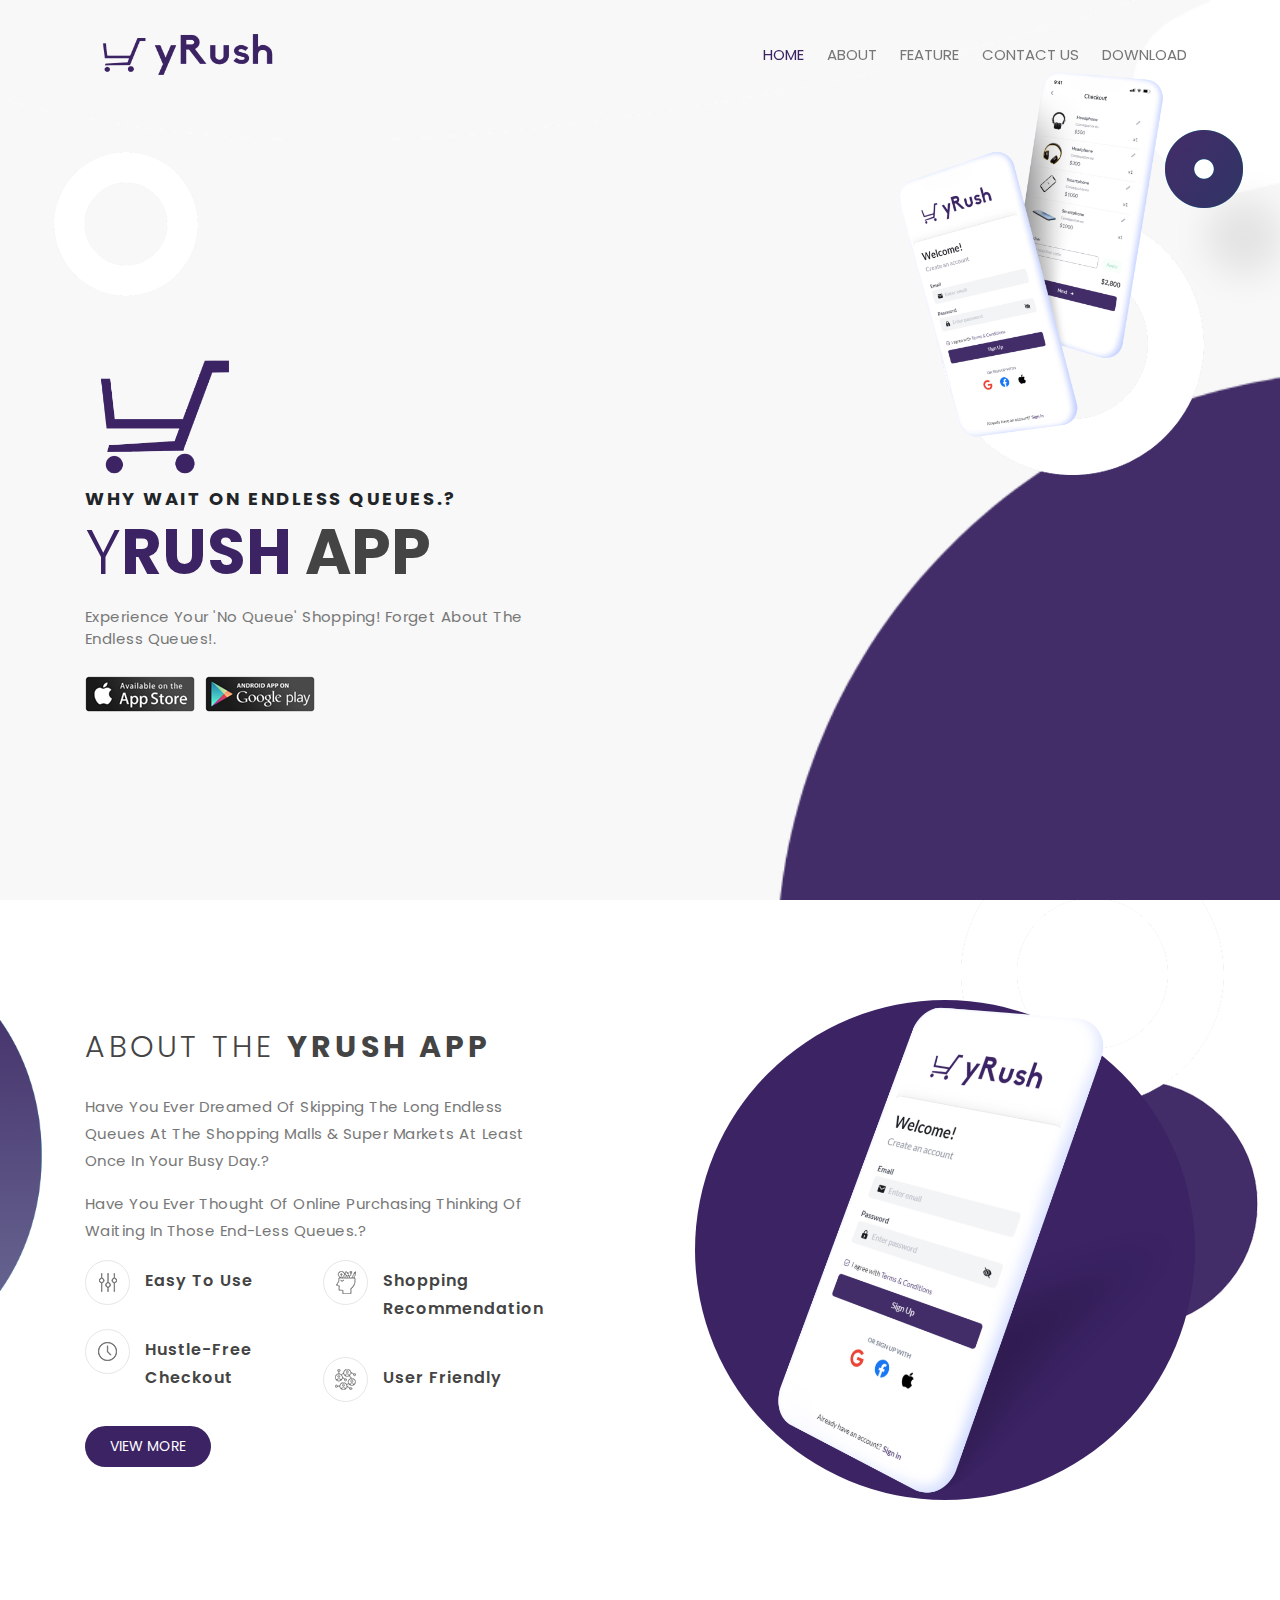
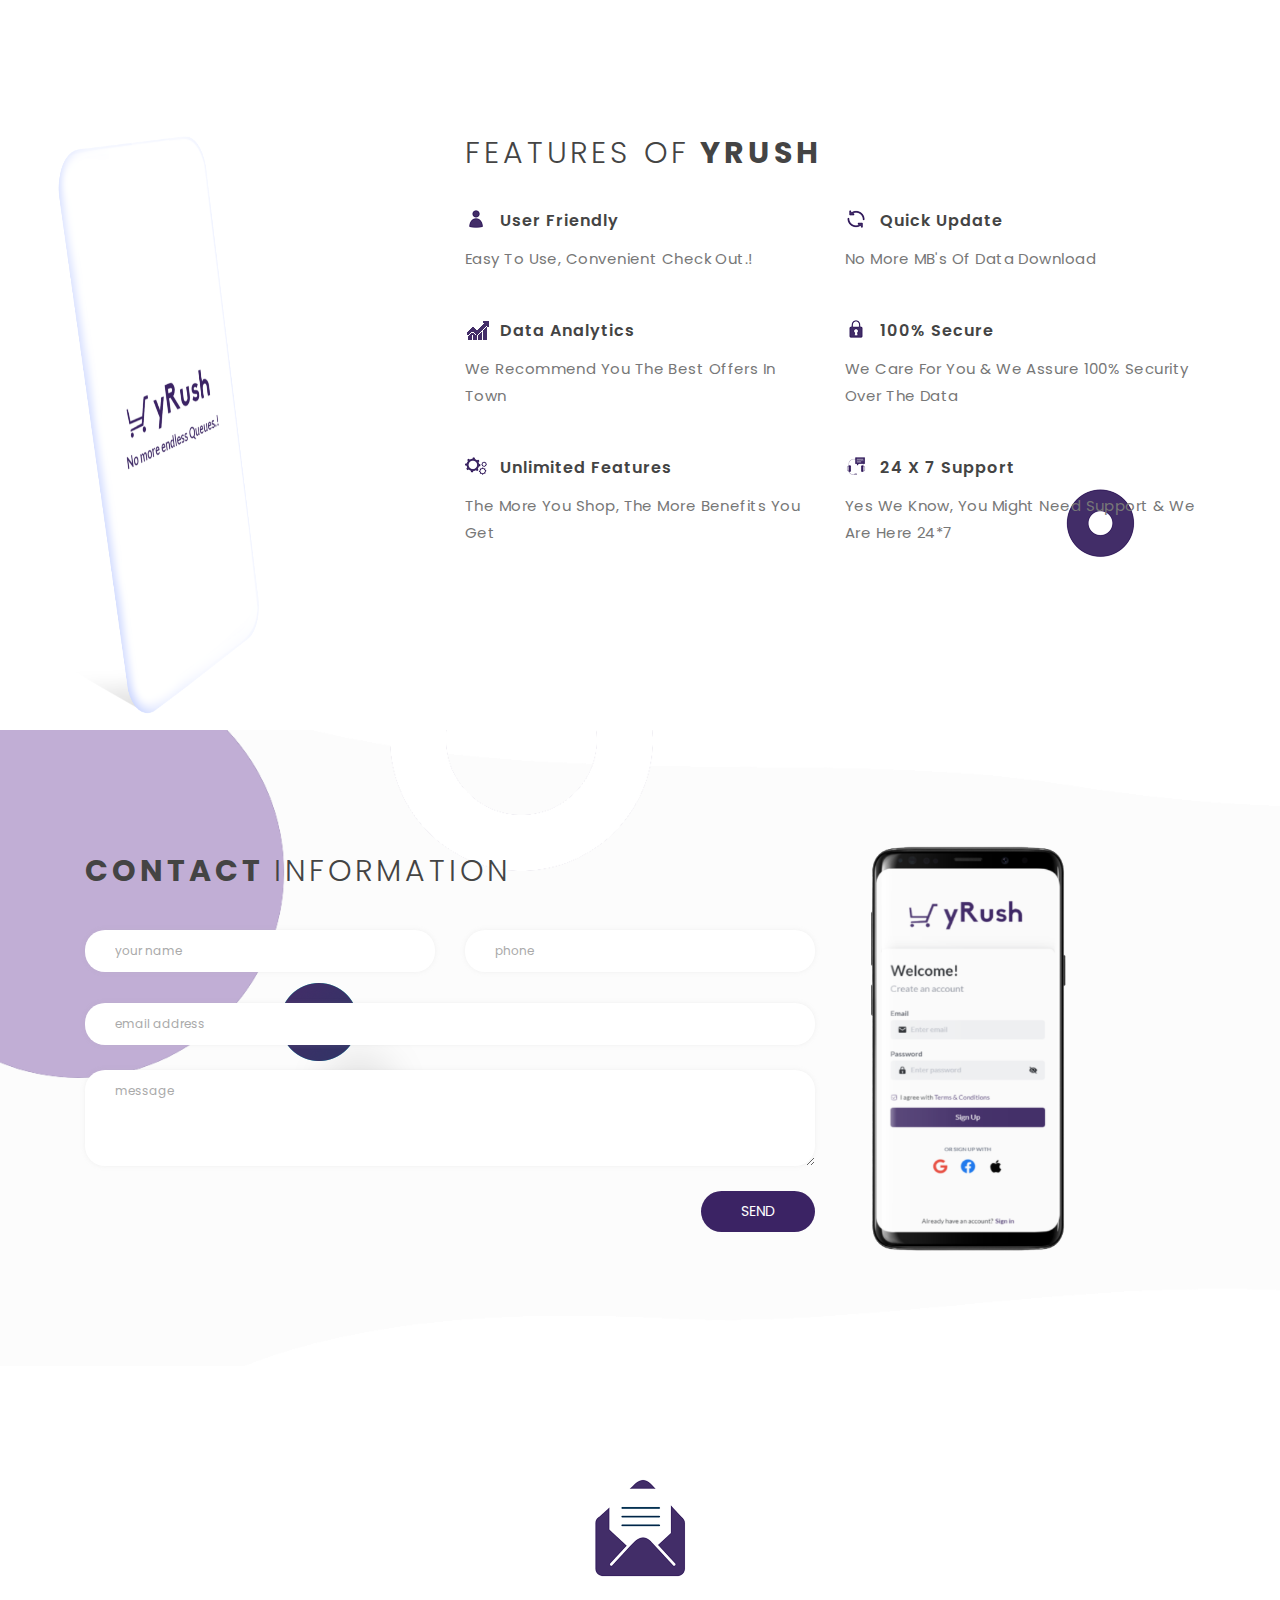
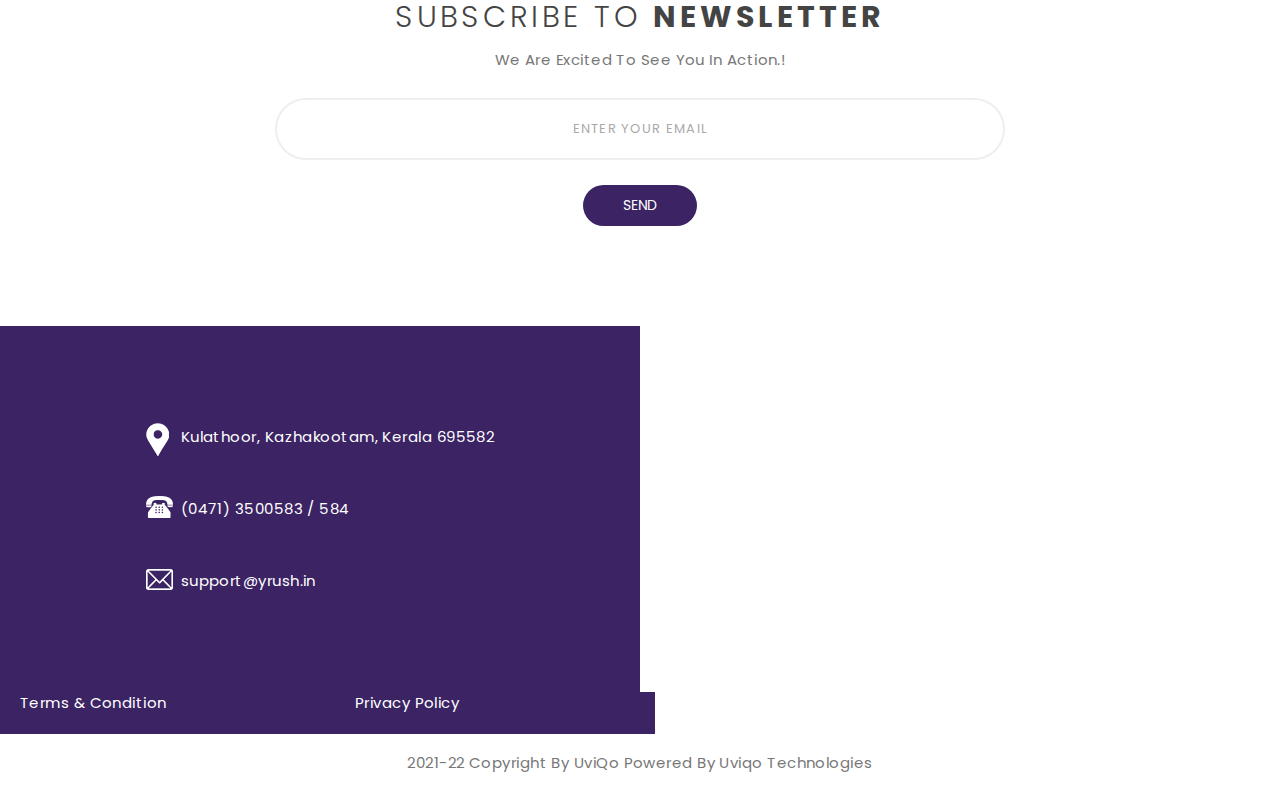
==== commit 26349626: "update" ====
--- a/index.html
+++ b/index.html
@@ -172,7 +172,7 @@
 												</div>
 											</div>
 											<div class="about-text">
-												<h3>User Recommendation</h3>
+												<h3>Shopping Recommendation</h3>
 											</div>
 										</li>
 										<li class="abt-hover">
--- a/assets/css/responsive.css
+++ b/assets/css/responsive.css
@@ -1905,9 +1905,9 @@
         margin:0px 5px 20px
     }
     .clock-box li span{
-        font-size:22px;
+        font-size:18px;
         width:50px;
-        height:50px
+      
     }
     .authentication-form .theme-form .form-control{
         padding:12px 20px
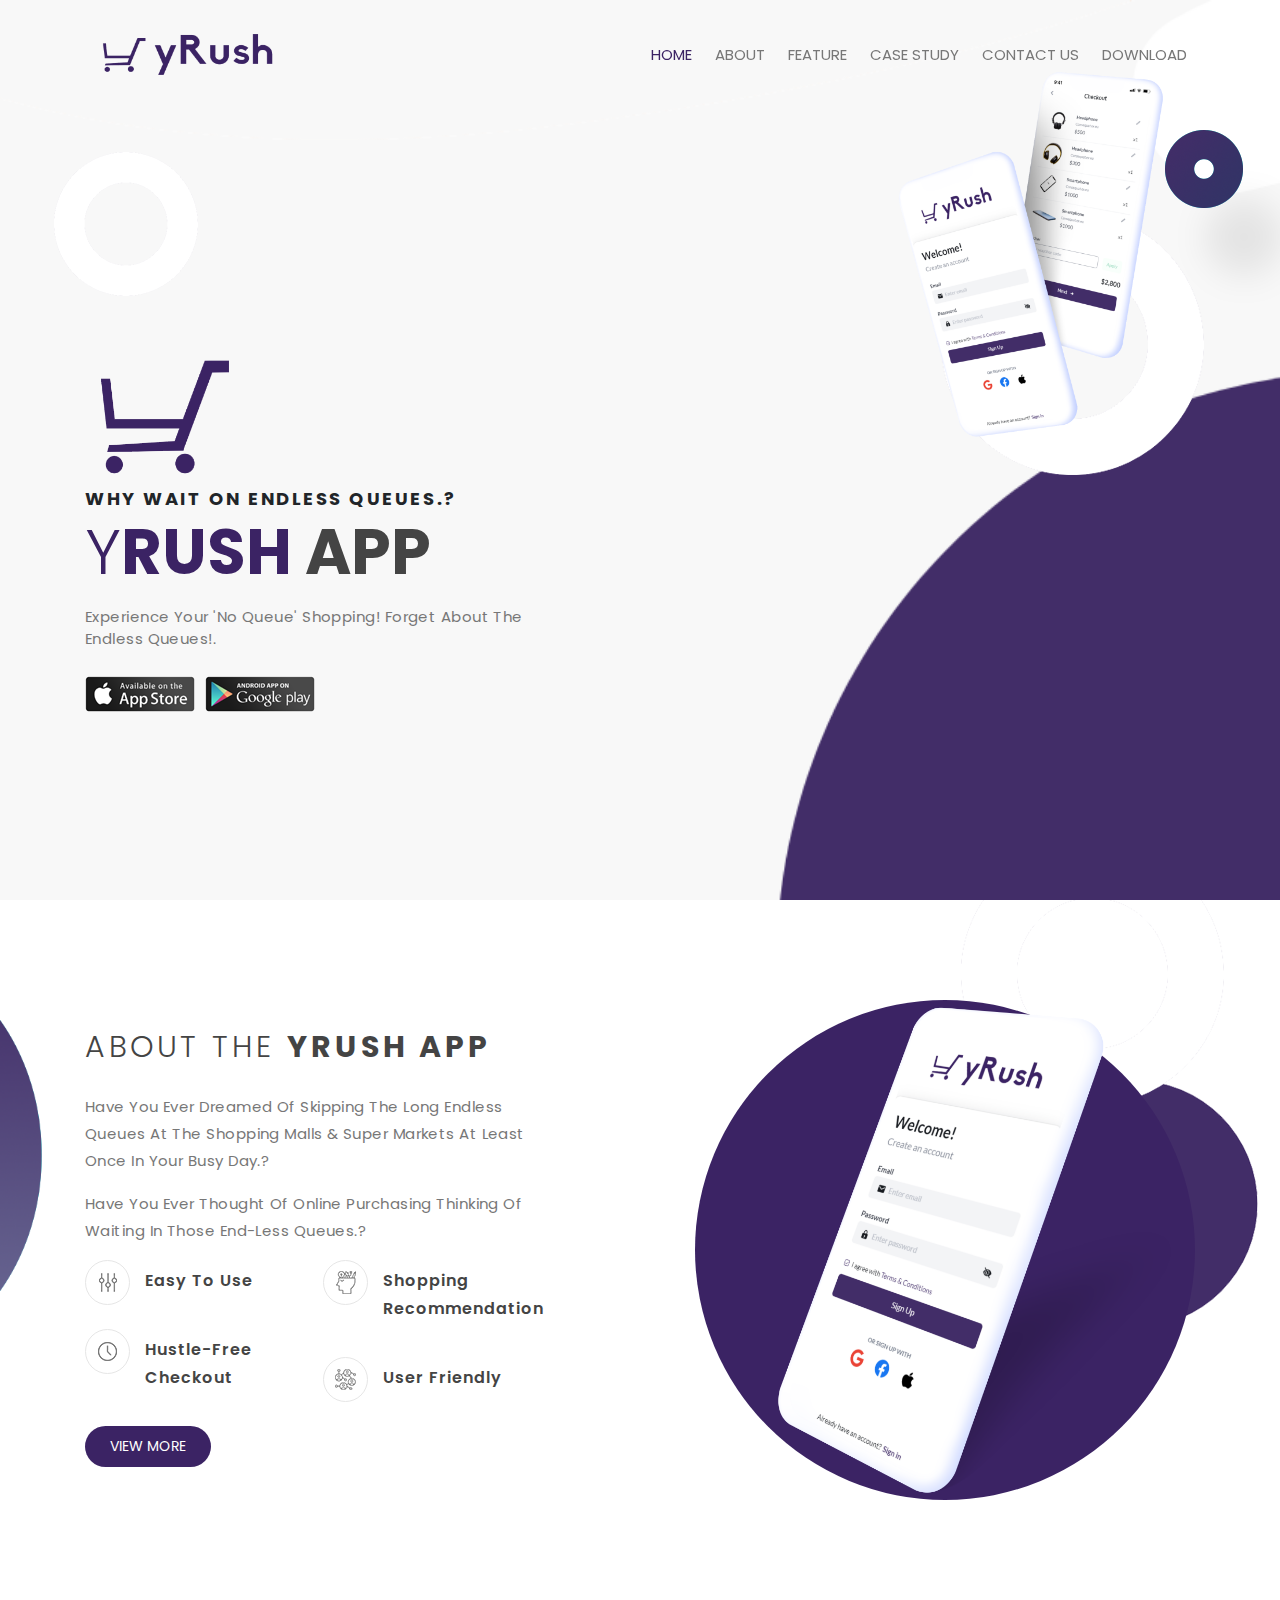
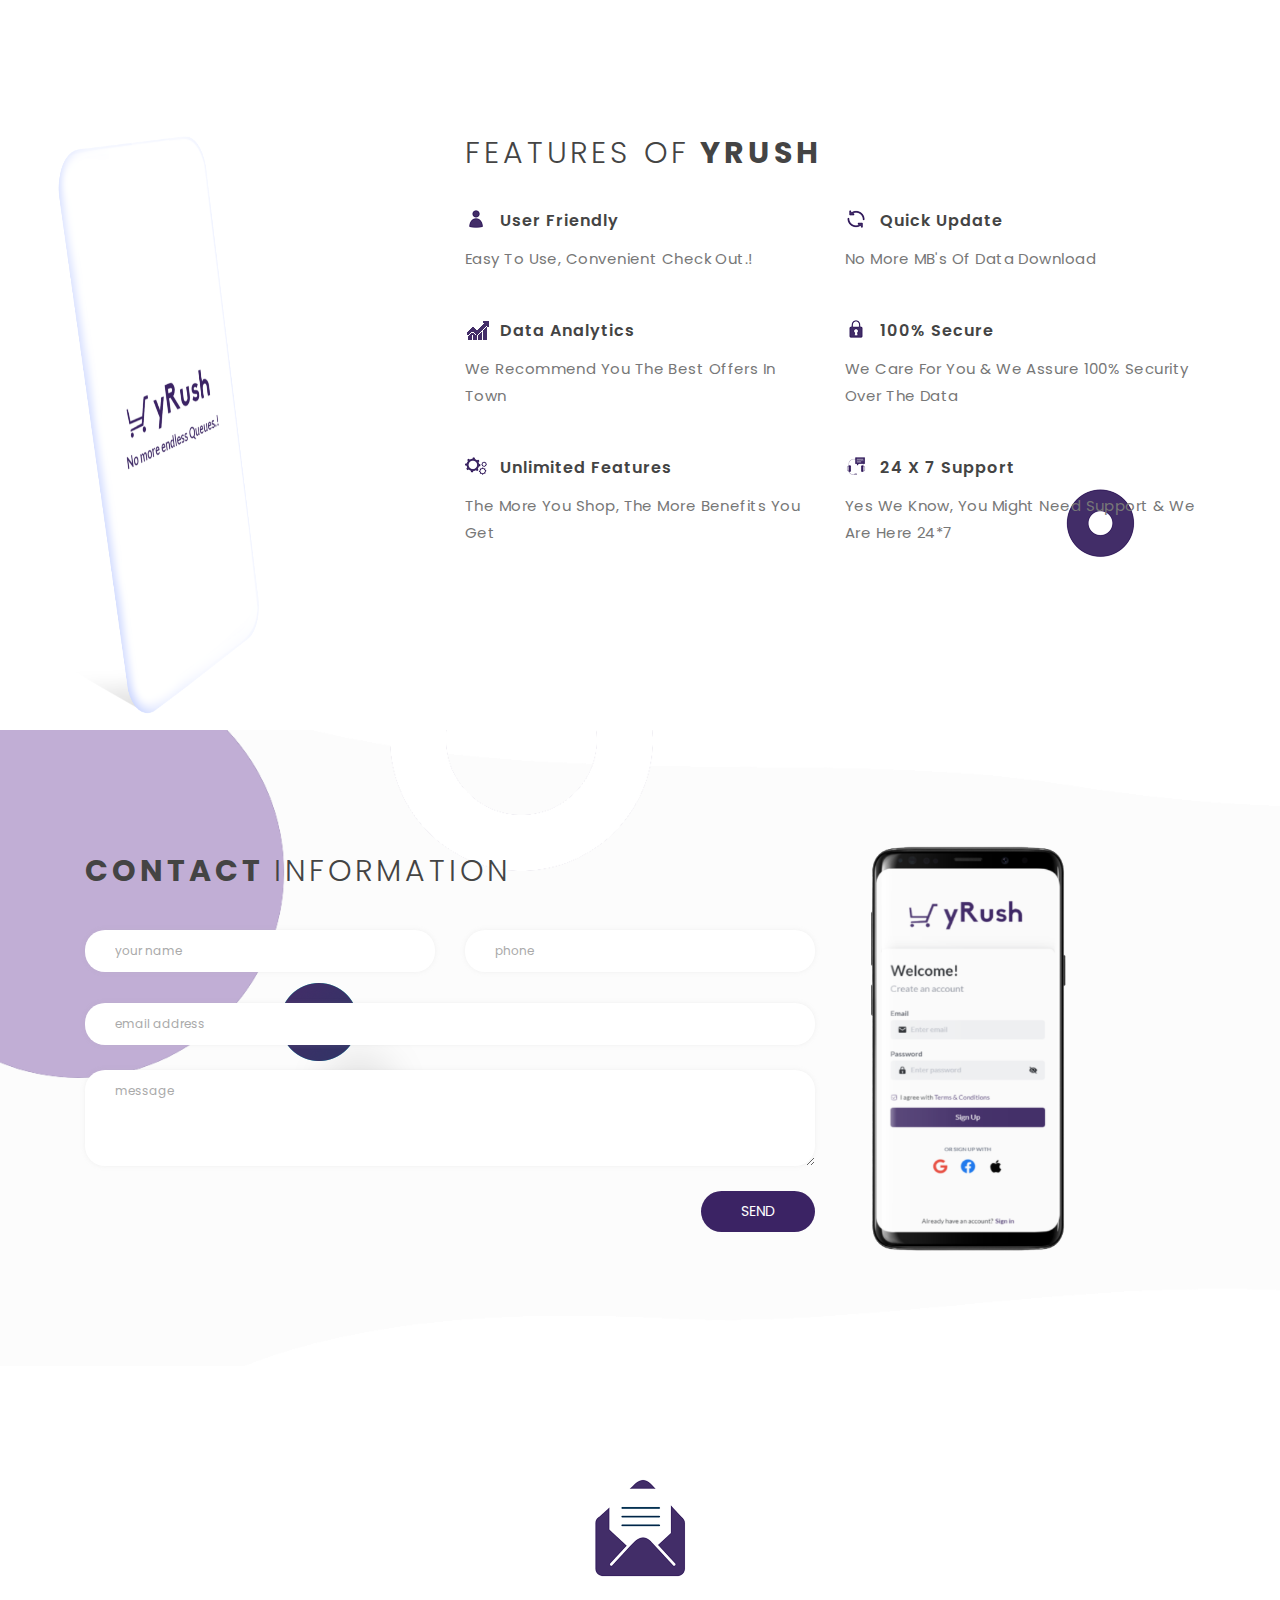
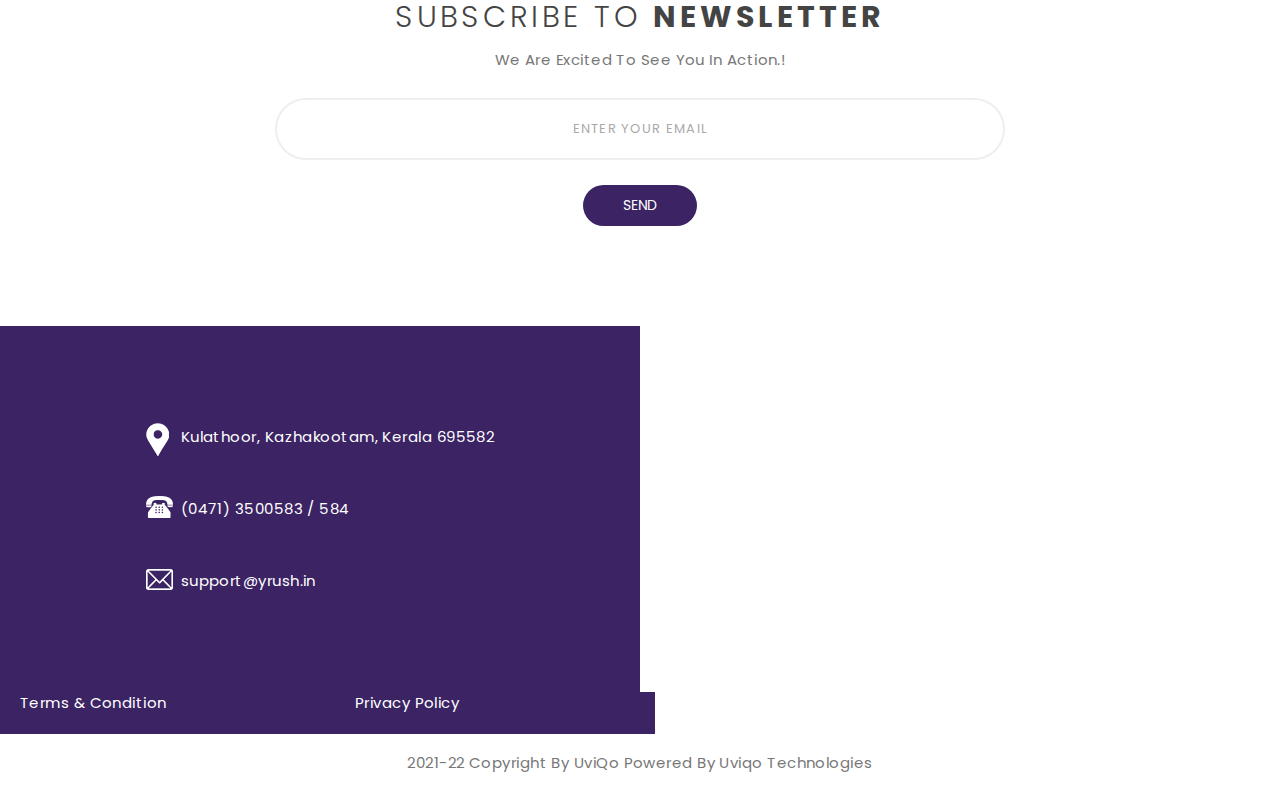
==== commit 190d38f5: "case study update" ====
--- a/index.html
+++ b/index.html
@@ -57,6 +57,7 @@
 					<li class="nav-item"><a class="nav-link" href="#home">Home</a></li>
 					<li class="nav-item"><a class="nav-link" href="#about">about</a></li>
 					<li class="nav-item"><a class="nav-link" href="#feature">feature</a></li>
+					<li class="nav-item"><a class="nav-link" href="case-study.html">Case Study</a></li>
 					<!--	<li class="nav-item"><a class="nav-link" href="#screenshot">screenshot</a></li>
 					<li class="nav-item"><a class="nav-link" href="#price"
 						data-menuanchor="price">price</a></li>-->
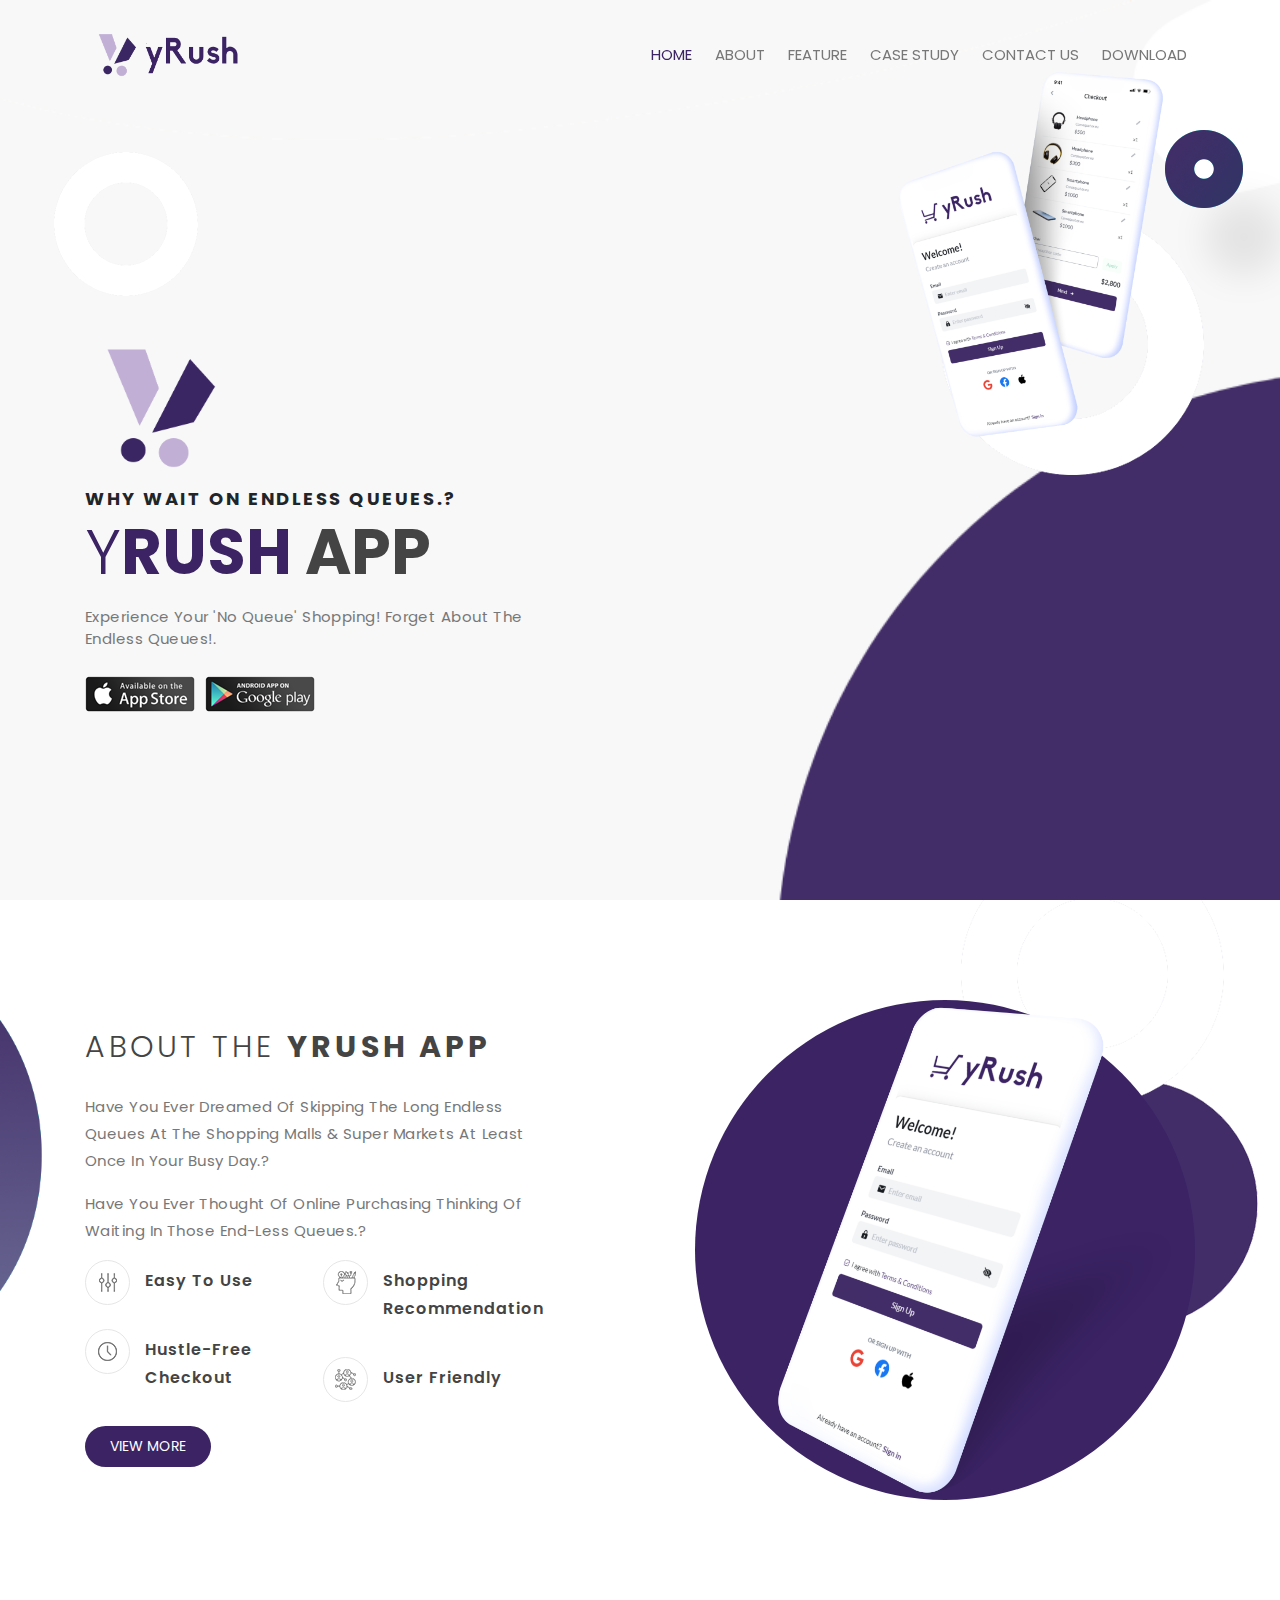
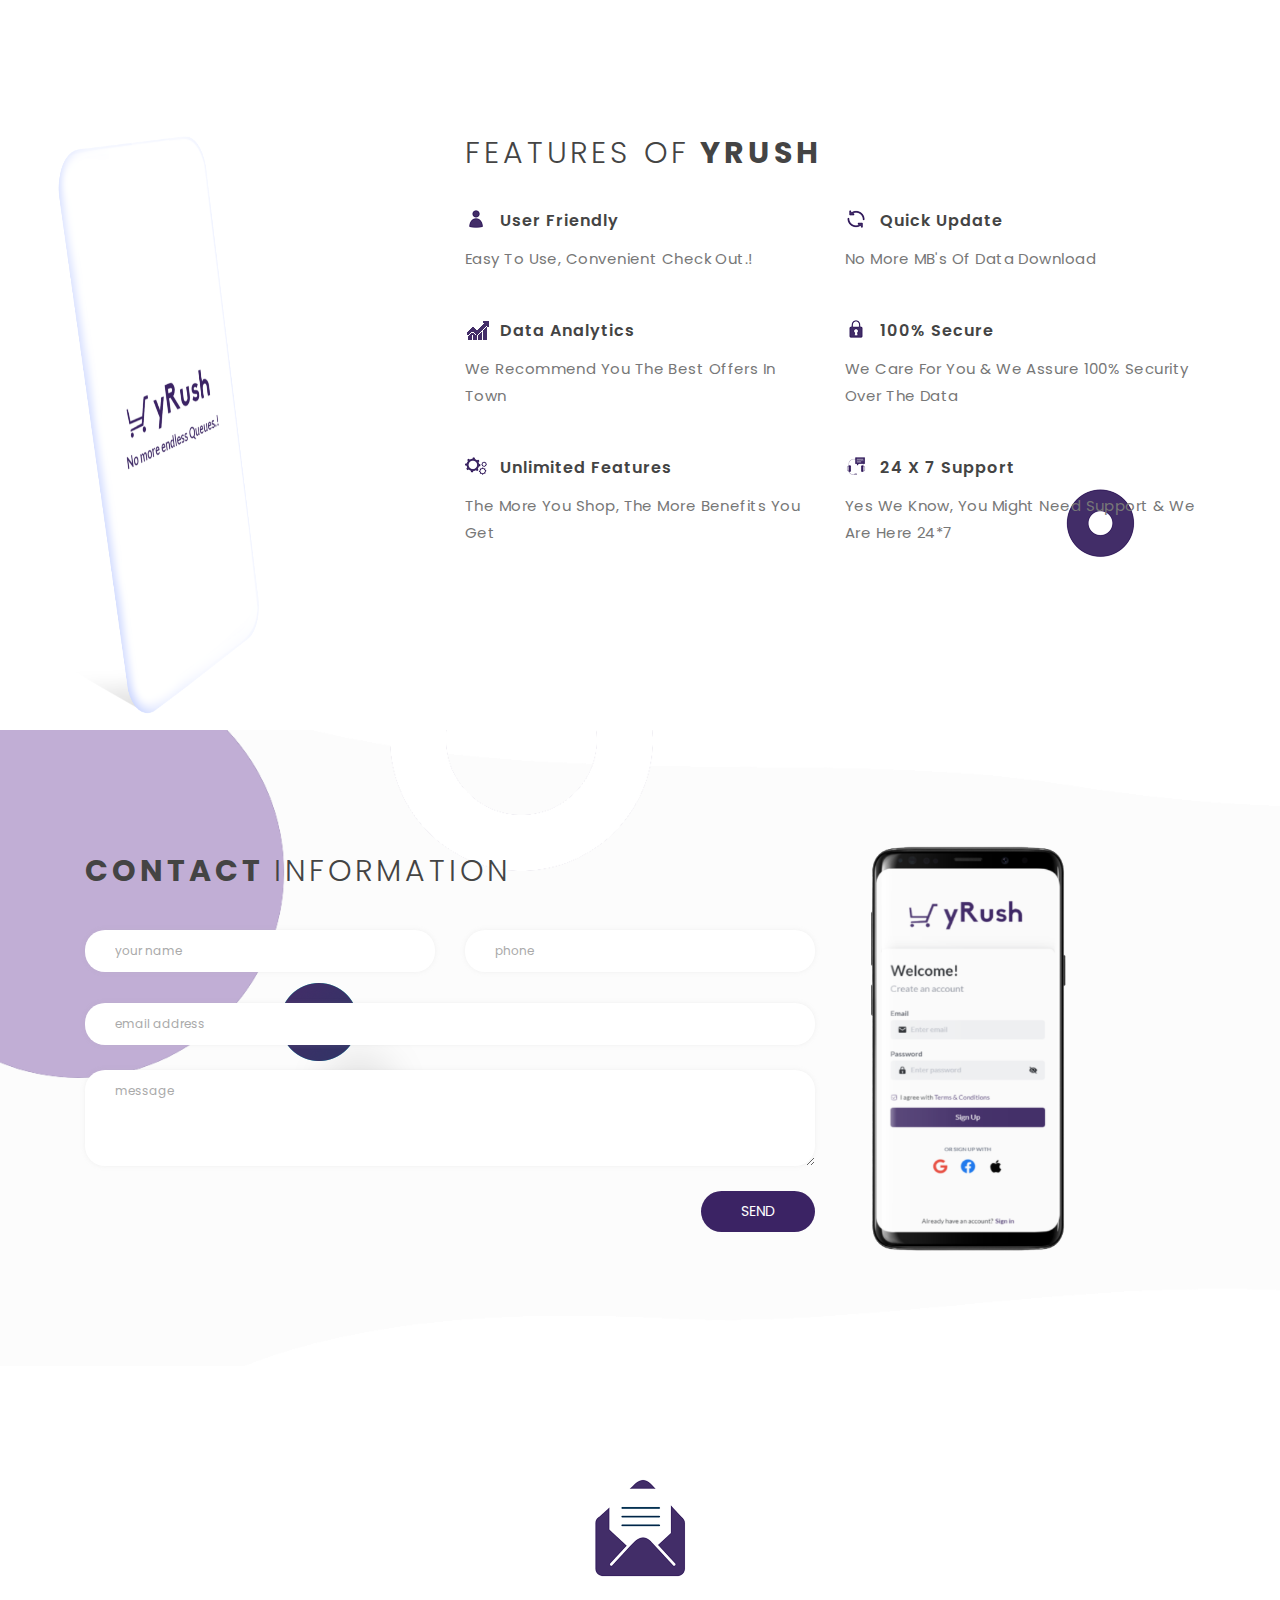
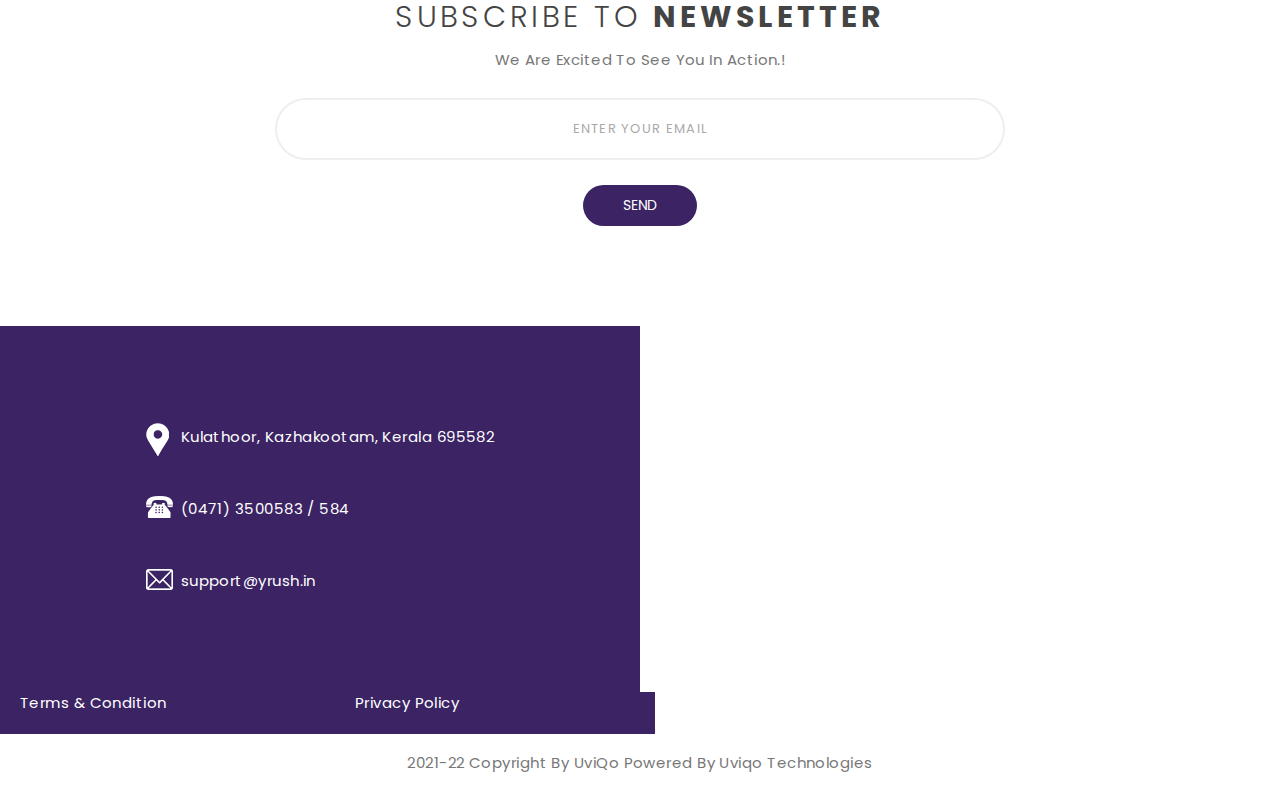
==== commit 7fe0fd55: "updated logo" ====
--- a/index.html
+++ b/index.html
@@ -4,13 +4,13 @@
 <title>yRush | The No Rush App for Shopping</title>
 <meta charset="utf-8">
 <meta name="author" content="uviQo">
-<meta name="description" content="yRush | The No Rush App for Shopping">
-<meta name="keywords" content="yRush | The No Rush App for Shopping">
+<meta name="description" content="yRush | The No Queue App for Shopping">
+<meta name="keywords" content="yRush | The No Queue App for Shopping">
 <meta name="viewport"
 	content="width=device-width, initial-scale=1, maximum-scale=1">
 <meta http-equiv="X-UA-Compatible" content="IE=edge">
 <!-- Fav icon-->
-<link rel="shortcut icon" href="assets/images/favicon_trans.png">
+<link rel="shortcut icon" href="assets/images/favicon.svg">
 <!-- Font Family-->
 <link
 	href="https://fonts.googleapis.com/css?family=Poppins:300,400,500,600,700"
@@ -44,7 +44,7 @@
 	<nav class="navbar navbar-expand-lg navbar-light theme-nav fixed-top">
 		<div class="container">
 			<a class="navbar-brand" href="index.html"><img height="70px"
-				width="200px" src="assets/images/yrush_transparent.png" alt="logo"></a>
+				 src="assets/images/logo.png" alt="logo"></a>
 			<button class="navbar-toggler" type="button" data-toggle="collapse"
 				data-target="#navbarSupportedContent"
 				aria-controls="navbarSupportedContent" aria-expanded="false"
@@ -89,7 +89,7 @@
 					<div class="home-contain">
 						<div>
 							<img class="caption-img" height="150px" width="150px"
-								src="assets/images/favicon_trans.png" alt="caption-img">
+								src="assets/images/icon.png" alt="caption-img">
 							<h4>Why Wait on endless Queues.?</h4>
 							<h1>
 								y<span class="f-bold">Rush</span><span class="f-bold f-color">
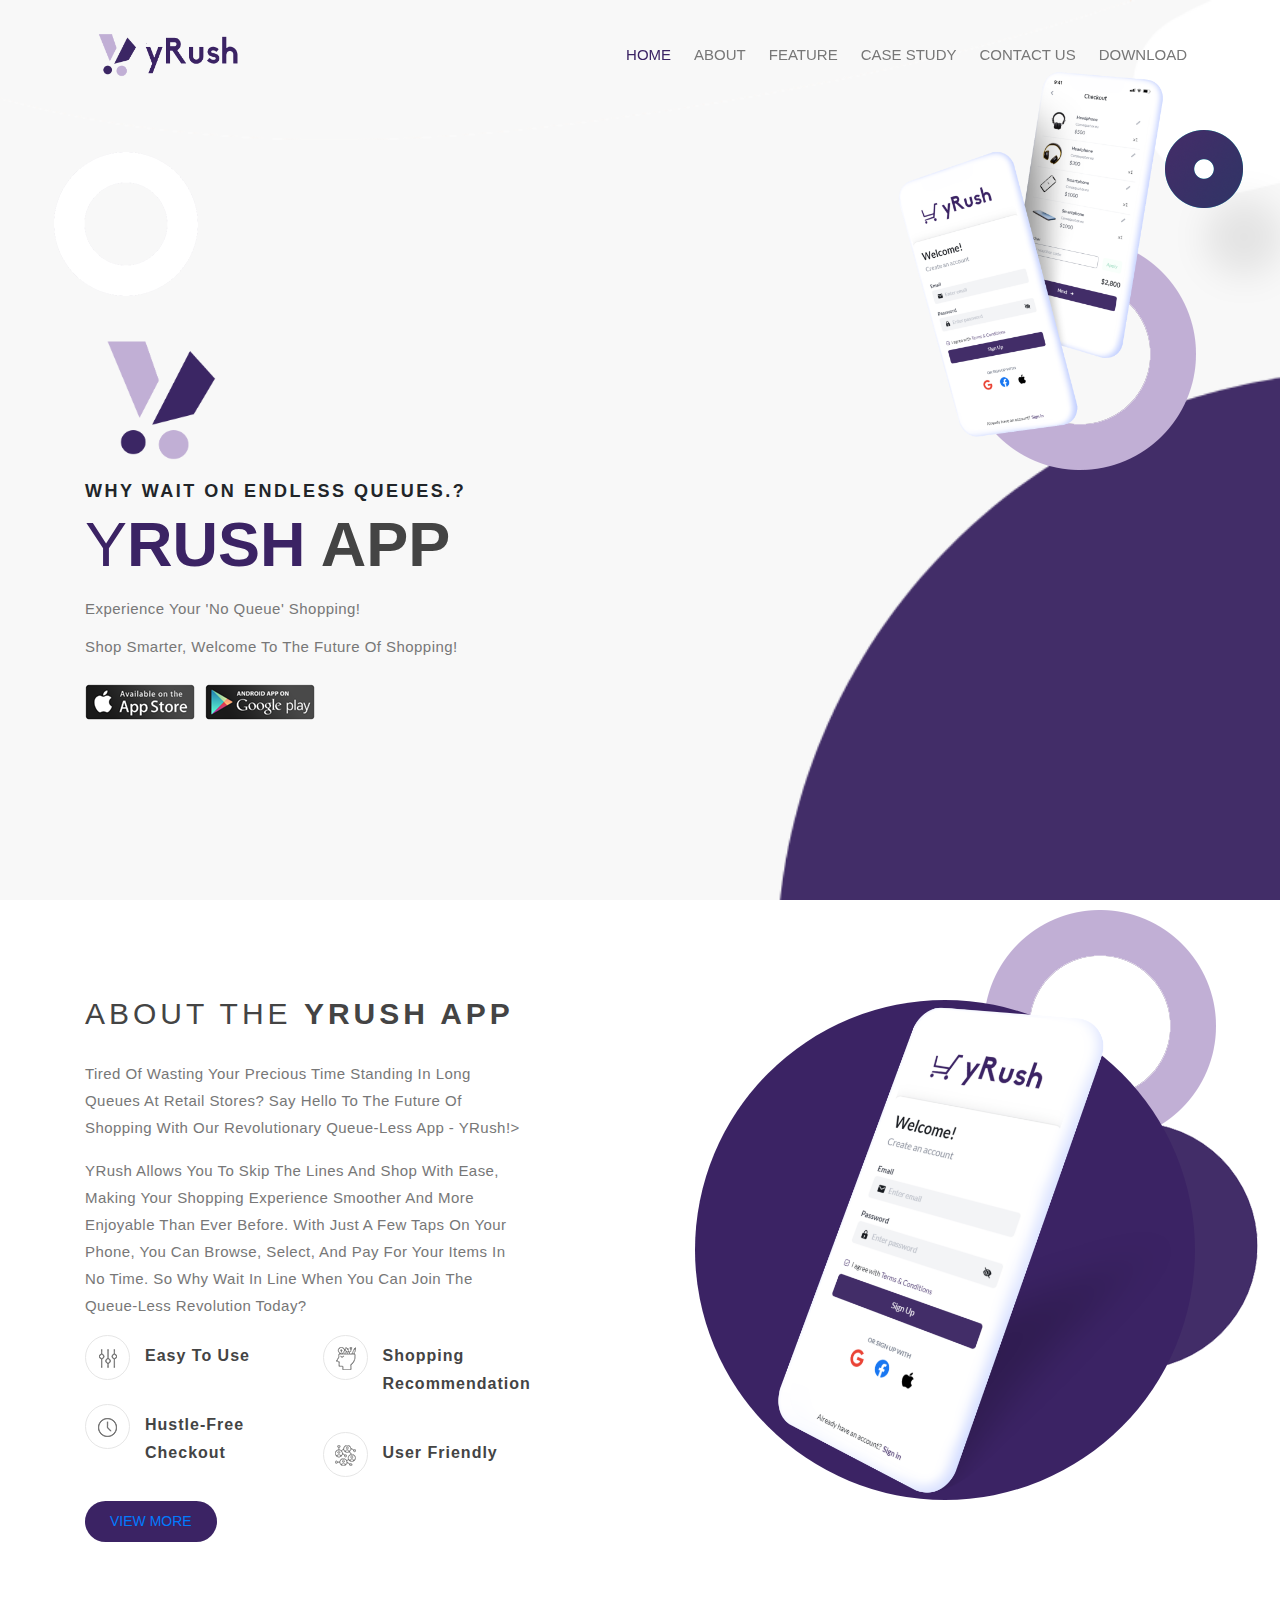
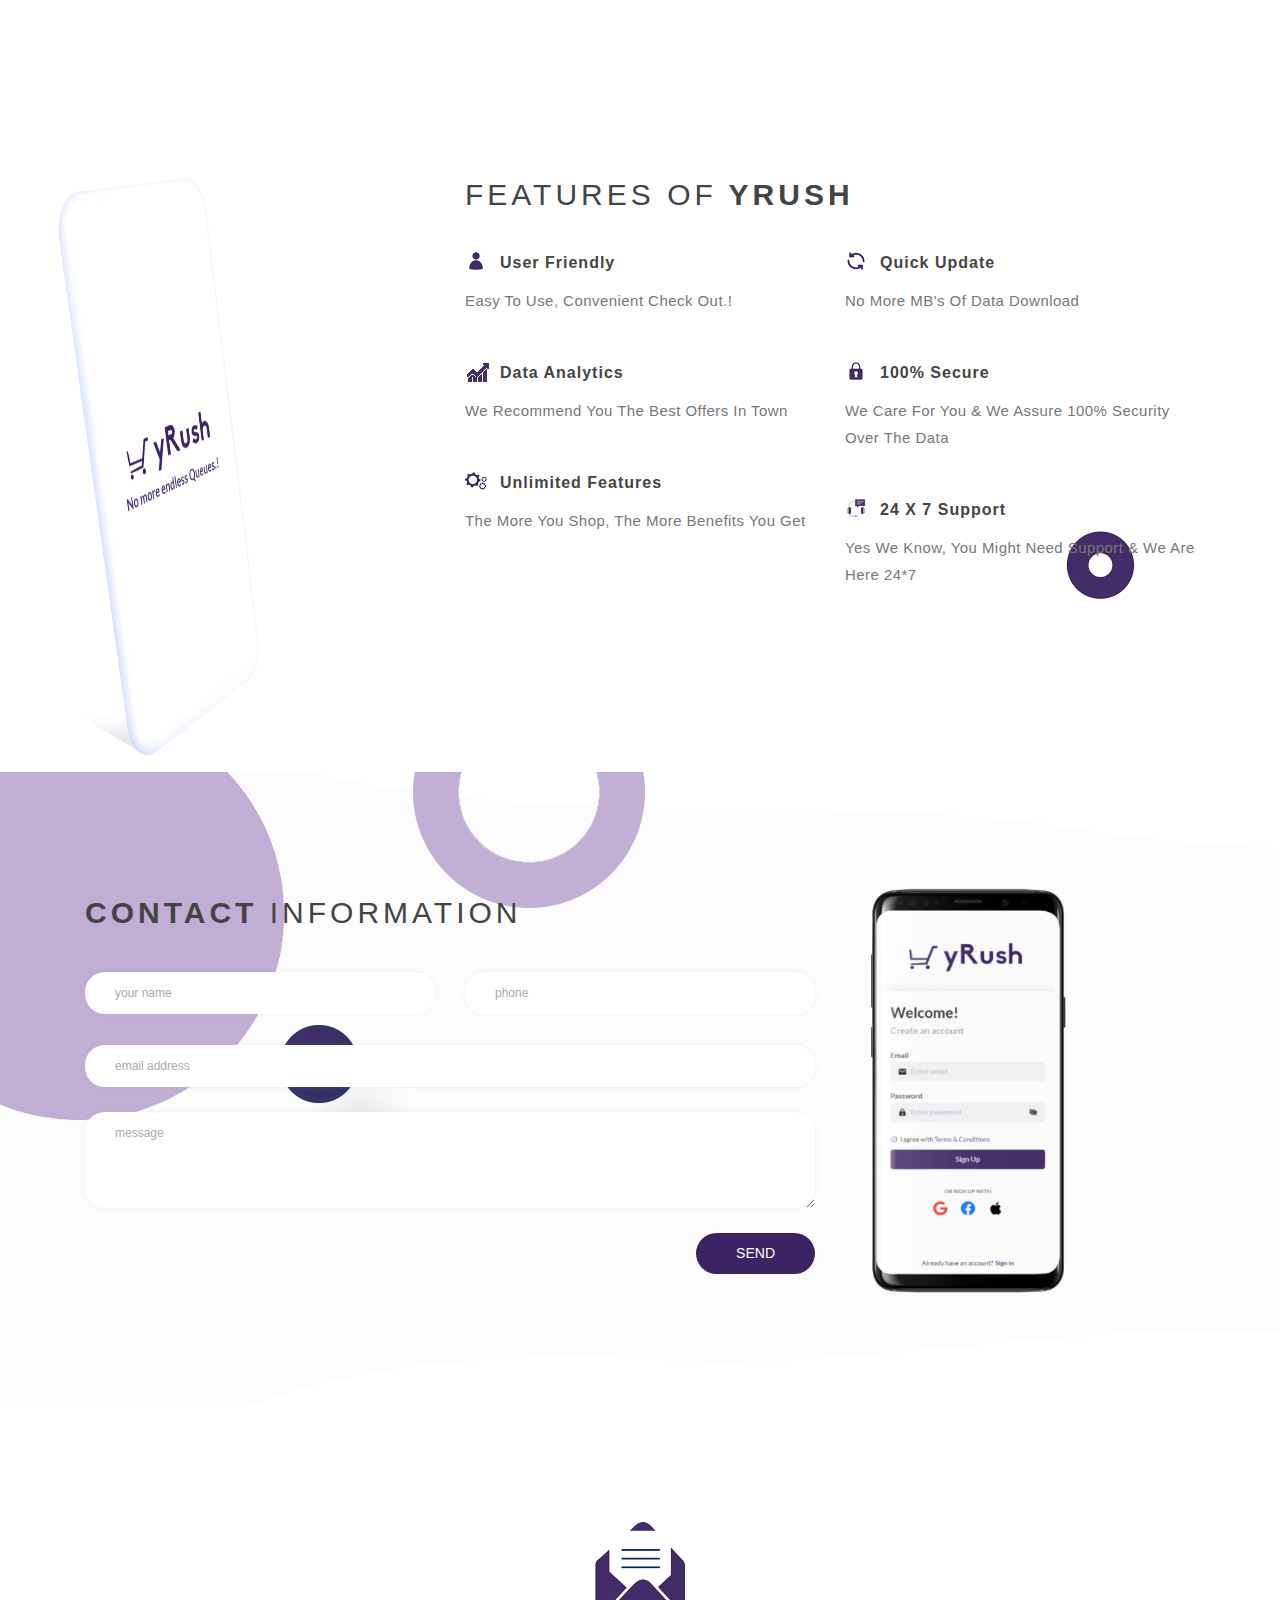
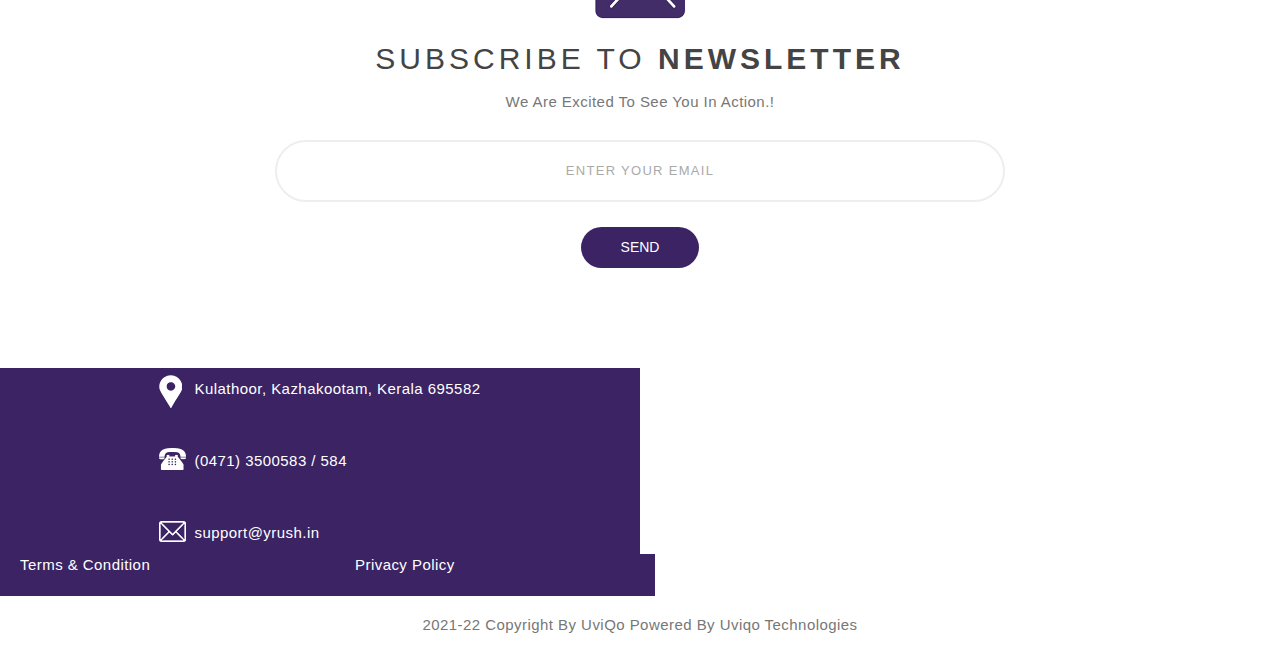
==== commit 857de119: "Updated minor changes" ====
--- a/index.html
+++ b/index.html
@@ -1,39 +1,37 @@
 <!DOCTYPE html>
 <html lang="en">
+
 <head>
-<title>yRush | The No Rush App for Shopping</title>
-<meta charset="utf-8">
-<meta name="author" content="uviQo">
-<meta name="description" content="yRush | The No Queue App for Shopping">
-<meta name="keywords" content="yRush | The No Queue App for Shopping">
-<meta name="viewport"
-	content="width=device-width, initial-scale=1, maximum-scale=1">
-<meta http-equiv="X-UA-Compatible" content="IE=edge">
-<!-- Fav icon-->
-<link rel="shortcut icon" href="assets/images/favicon.svg">
-<!-- Font Family-->
-<link
-	href="https://fonts.googleapis.com/css?family=Poppins:300,400,500,600,700"
-	rel="stylesheet">
-<!-- Font Awesome-->
-<link rel="stylesheet" href="assets/css/font-awesome.min.css">
-<!-- Bootstrap CSS-->
-<link rel="stylesheet" href="assets/css/bootstrap.css">
-<!-- Animation CSS-->
-<link rel="stylesheet" href="assets/css/animate.min.css">
-<!-- Owl carousel css-->
-<link rel="stylesheet" href="assets/css/owl.carousel.min.css">
-<link rel="stylesheet" href="assets/css/owl.theme.default.min.css">
-<!-- Form validation css-->
-<link rel="stylesheet" href="assets/css/validation.css">
-<!-- Style css-->
-<link rel="stylesheet" href="assets/css/style.css">
-<!-- Responsive css-->
-<link rel="stylesheet" href="assets/css/responsive.css">
-<!-- color variation-->
-<link id="color" rel="stylesheet" href="assets/css/color/color-1.css"
-	media="screen">
+	<title>yRush | The No Rush App for Shopping</title>
+	<meta charset="utf-8">
+	<meta name="author" content="uviQo">
+	<meta name="description" content="yRush | The No Queue App for Shopping">
+	<meta name="keywords" content="yRush | The No Queue App for Shopping">
+	<meta name="viewport" content="width=device-width, initial-scale=1, maximum-scale=1">
+	<meta http-equiv="X-UA-Compatible" content="IE=edge">
+	<!-- Fav icon-->
+	<link rel="shortcut icon" href="assets/images/favicon.svg">
+	<!-- Font Family-->
+	<link href="https://fonts.googleapis.com/css?family=Poppins:300,400,500,600,700" rel="stylesheet">
+	<!-- Font Awesome-->
+	<link rel="stylesheet" href="assets/css/font-awesome.min.css">
+	<!-- Bootstrap CSS-->
+	<link rel="stylesheet" href="assets/css/bootstrap.css">
+	<!-- Animation CSS-->
+	<link rel="stylesheet" href="assets/css/animate.min.css">
+	<!-- Owl carousel css-->
+	<link rel="stylesheet" href="assets/css/owl.carousel.min.css">
+	<link rel="stylesheet" href="assets/css/owl.theme.default.min.css">
+	<!-- Form validation css-->
+	<link rel="stylesheet" href="assets/css/validation.css">
+	<!-- Style css-->
+	<link rel="stylesheet" href="assets/css/style.css">
+	<!-- Responsive css-->
+	<link rel="stylesheet" href="assets/css/responsive.css">
+	<!-- color variation-->
+	<link id="color" rel="stylesheet" href="assets/css/color/color-1.css" media="screen">
 </head>
+
 <body data-spy="scroll" data-target=".navbar" data-offset="80">
 	<!-- Preloader-->
 	<div class="loader-wrapper">
@@ -43,16 +41,12 @@
 	<!-- Nav Start-->
 	<nav class="navbar navbar-expand-lg navbar-light theme-nav fixed-top">
 		<div class="container">
-			<a class="navbar-brand" href="index.html"><img height="70px"
-				 src="assets/images/logo.png" alt="logo"></a>
-			<button class="navbar-toggler" type="button" data-toggle="collapse"
-				data-target="#navbarSupportedContent"
-				aria-controls="navbarSupportedContent" aria-expanded="false"
-				aria-label="Toggle navigation">
+			<a class="navbar-brand" href="index.html"><img height="70px" src="assets/images/logo.png" alt="logo"></a>
+			<button class="navbar-toggler" type="button" data-toggle="collapse" data-target="#navbarSupportedContent"
+				aria-controls="navbarSupportedContent" aria-expanded="false" aria-label="Toggle navigation">
 				<span class="navbar-toggler-icon"></span>
 			</button>
-			<div class="collapse navbar-collapse default-nav"
-				id="navbarSupportedContent">
+			<div class="collapse navbar-collapse default-nav" id="navbarSupportedContent">
 				<ul class="navbar-nav ml-auto" id="mymenu">
 					<li class="nav-item"><a class="nav-link" href="#home">Home</a></li>
 					<li class="nav-item"><a class="nav-link" href="#about">about</a></li>
@@ -61,10 +55,9 @@
 					<!--	<li class="nav-item"><a class="nav-link" href="#screenshot">screenshot</a></li>
 					<li class="nav-item"><a class="nav-link" href="#price"
 						data-menuanchor="price">price</a></li>-->
-					<li class="nav-item"><a class="nav-link" href="#contact"
-						data-menuanchor="contact">contact us</a></li>
-					<li class="nav-item"><a class="nav-link"
-						href="coming-soon.html">Download</a></li>
+					<li class="nav-item"><a class="nav-link" href="#contact" data-menuanchor="contact">contact us</a>
+					</li>
+					<li class="nav-item"><a class="nav-link" href="coming-soon.html">Download</a></li>
 				</ul>
 			</div>
 		</div>
@@ -88,27 +81,25 @@
 				<div class="col-md-5">
 					<div class="home-contain">
 						<div>
-							<img class="caption-img" height="150px" width="150px"
-								src="assets/images/icon.png" alt="caption-img">
+							<img class="caption-img" height="150px" width="150px" src="assets/images/icon.png"
+								alt="caption-img">
 							<h4>Why Wait on endless Queues.?</h4>
 							<h1>
 								y<span class="f-bold">Rush</span><span class="f-bold f-color">
 									app</span>
 							</h1>
-							<p>Experience your 'No Queue' shopping! Forget about the
-								endless queues!.</p>
-							<a href="coming-soon.html"><img class="store"
-								src="assets/images/appstore.png" alt="appstore"></a><a
-								href="coming-soon.html"><img class="ml-10 store"
-								src="assets/images/play-store.png" alt="play-store"></a>
+							<p>Experience your 'No Queue' shopping! </p>
+							<p> Shop smarter, Welcome to the future of shopping!</p>
+							<a href="coming-soon.html"><img class="store" src="assets/images/appstore.png"
+									alt="appstore"></a><a href="coming-soon.html"><img class="ml-10 store"
+									src="assets/images/play-store.png" alt="play-store"></a>
 						</div>
 					</div>
 				</div>
 				<div class="col-sm-6 offset-md-1">
 					<div class="home-right">
-						<img class="img-fluid" data-tilt="" data-tilt-perspective="110"
-							data-tilt-speed="400" data-tilt-max="1.2"
-							src="assets/images/mobile.png" alt="mobile">
+						<img class="img-fluid" data-tilt="" data-tilt-perspective="110" data-tilt-speed="400"
+							data-tilt-max="1.2" src="assets/images/mobile.png" alt="mobile">
 					</div>
 				</div>
 			</div>
@@ -133,12 +124,17 @@
 							<h2 class="title">
 								about the <span>yRush app</span>
 							</h2>
-							<p class="caption-about">Have you ever dreamed of skipping
-								the long endless queues at the shopping malls & super markets at
-								least once in your busy day.?</p>
-							<p class="caption-about">Have you ever thought of online
-								purchasing thinking of waiting in those end-less queues.?</p>
-
+							<p class="caption-about">Tired of wasting your precious time standing in long queues at
+								retail stores? Say hello to the future of shopping with our revolutionary queue-less
+								app - yRush!></p>
+							<p> yRush allows you to skip the lines and shop with ease, making
+								your shopping
+								experience smoother and more enjoyable than ever before. With just a few taps on your
+								phone, you can browse, select, and pay for your items in no time. So why wait in line
+								when you can join the queue-less revolution today? </p>
+							<!--p class="caption-about">Are you in a rush to grab a few things from the store before heading home, but the long lines at the checkout counters are putting a damper on your plans.?</p>
+							<p class="caption-about">Have you started feeling frustrated as you stand in the queue, waiting your turn, watching the minutes tick by.? </p>
+							-->
 							<div class="row sm-mb">
 								<div class="col-6">
 									<ul class="about-style">
@@ -191,8 +187,7 @@
 								</div>
 							</div>
 							<div class="top-margin">
-								<button class="btn btn-custom theme-color theme-color"
-									type="button">view more</button>
+								<button class="btn btn-custom theme-color theme-color" type="button"><a href="#feature">View More</a></button>
 							</div>
 						</div>
 					</div>
@@ -200,8 +195,7 @@
 				<div class="col-md-7 d-medium-none">
 					<div class="about-right">
 						<div class="about-phone">
-							<img class="img-fluid" src="assets/images/aboutus.png"
-								alt="aboutus">
+							<img class="img-fluid" src="assets/images/aboutus.png" alt="aboutus">
 						</div>
 					</div>
 				</div>
@@ -475,39 +469,36 @@
 							<h2 class="title">
 								<span>contact </span>information
 							</h2>
-							<form class="theme-form" id="myform"
-								action="https://formspree.io/f/mzbolnyw" method="post">
+							<form class="theme-form" id="myform" action="https://formspree.io/f/mzbolnyw" method="post">
 								<div class="form-group">
 									<div class="row">
-										<div class="alert alert-success alert-dismissible d-none"
-											id="mail_alert_class">
-											<a class="close" href="#" data-dismiss="alert"
-												aria-label="close">×</a>
+										<div class="alert alert-success alert-dismissible d-none" id="mail_alert_class">
+											<a class="close" href="#" data-dismiss="alert" aria-label="close">×</a>
 											<div id="alert_mail"></div>
 										</div>
 									</div>
 									<div class="row">
 										<div class="col-sm-12 col-md-6 md-fgrup-margin">
-											<input class="form-control" id="fullname" type="text"
-												name="fullname" placeholder="your name" required="required">
+											<input class="form-control" id="fullname" type="text" name="fullname"
+												placeholder="your name" required="required">
 										</div>
 										<div class="col-sm-12 col-md-6">
-											<input class="form-control" id="phone" type="number"
-												name="phone" placeholder="phone" required="required">
+											<input class="form-control" id="phone" type="number" name="phone"
+												placeholder="phone" required="required">
 										</div>
 									</div>
 								</div>
 								<div class="form-group">
-									<input class="form-control" id="email" type="email"
-										name="email" placeholder="email address" required="required">
+									<input class="form-control" id="email" type="email" name="email"
+										placeholder="email address" required="required">
 								</div>
 								<div class="form-group">
-									<textarea class="form-control" id="message" name="message"
-										rows="4" placeholder="message" required="required"></textarea>
+									<textarea class="form-control" id="message" name="message" rows="4"
+										placeholder="message" required="required"></textarea>
 								</div>
 								<div class="form-button">
-									<input class="btn btn-custom theme-color" id="emailsend"
-										type="submit" name="send" value="send">
+									<input class="btn btn-custom theme-color" id="emailsend" type="submit" name="send"
+										value="send">
 								</div>
 							</form>
 						</div>
@@ -533,18 +524,15 @@
 							subscribe to <span>newsletter</span>
 						</h2>
 						<p>We are excited to see you in action.!</p>
-						<form action="https://formspree.io/f/mzbolnyw"
-							class="footer-form needs-validation" method="post"
-							id="mc-embedded-subscribe-form" name="mc-embedded-subscribe-form"
+						<form action="https://formspree.io/f/mzbolnyw" class="footer-form needs-validation"
+							method="post" id="mc-embedded-subscribe-form" name="mc-embedded-subscribe-form"
 							target="_blank">
 							<div class="form-group">
-								<input type="email" class="form-control"
-									placeholder="enter your email" name="EMAIL" id="mce-EMAIL"
-									required="required">
+								<input type="email" class="form-control" placeholder="enter your email" name="EMAIL"
+									id="mce-EMAIL" required="required">
 							</div>
 							<div class="form-button">
-								<button type="submit" class="btn btn-custom theme-color"
-									id="mc-submit">send</button>
+								<button type="submit" class="btn btn-custom theme-color" id="mc-submit">send</button>
 							</div>
 						</form>
 					</div>
@@ -590,8 +578,7 @@
 							</div>
 
 						</div>
-						<div class="row"
-							style="background-color: #3b2364; padding-bottom: 20px;">
+						<div class="row" style="background-color: #3b2364; padding-bottom: 20px;">
 							<div class="col-md-6 p-0">
 								<div class="footer-address">
 									<a href="terms-condition.html">Terms & Condition</a>
@@ -609,8 +596,8 @@
 					<div class="col-md-6 p-0">
 						<iframe
 							src="https://www.google.com/maps/embed?pb=!1m18!1m12!1m3!1d3945.565670577609!2d76.8748685139607!3d8.541476298787579!2m3!1f0!2f0!3f0!3m2!1i1024!2i768!4f13.1!3m3!1m2!1s0x3b05bf67f6dcaec3%3A0x9356f3891c5a19d1!2suviQo%20Technologies%20Pvt%20Ltd.!5e0!3m2!1sen!2sin!4v1657868674792!5m2!1sen!2sin"
-							width="600" height="450" style="border: 0;" allowfullscreen=""
-							loading="lazy" referrerpolicy="no-referrer-when-downgrade"></iframe>
+							width="600" height="450" style="border: 0;" allowfullscreen="" loading="lazy"
+							referrerpolicy="no-referrer-when-downgrade"></iframe>
 					</div>
 				</div>
 			</div>
@@ -650,4 +637,5 @@
 	<!--scroll js-->
 	<script src="assets/js/scroll.js"></script>
 </body>
+
 </html>--- a/assets/css/style.css
+++ b/assets/css/style.css
@@ -10,7 +10,7 @@
 }
 body{
     overflow-x:hidden;
-    font-family:Poppins,sans-serif;
+    font-family:Bariol,sans-serif;
     background-color:#fff;
     position:relative;
     font-size:15px
@@ -1878,8 +1878,8 @@
 .address-bar{
     background:-webkit-gradient(linear, left bottom, left top, color-stop(0, #3b2364), to(#3b2364));
     background:linear-gradient(to top, #3b2364 0, #3b2364 100%);
-    padding-top:100px;
-    padding-bottom:100px;
+    padding-top:10px;
+    padding-bottom:10px;
     margin:0;
     display:-webkit-box;
     display:-ms-flexbox;
--- a/assets/css/responsive.css
+++ b/assets/css/responsive.css
@@ -493,8 +493,8 @@
         padding-bottom:0
     }
     .address-bar{
-        padding-top:70px;
-        padding-bottom:70px
+        padding-top:40px;
+        padding-bottom:40px
     }
     .contact-decor .contact-circle2{
         top:auto
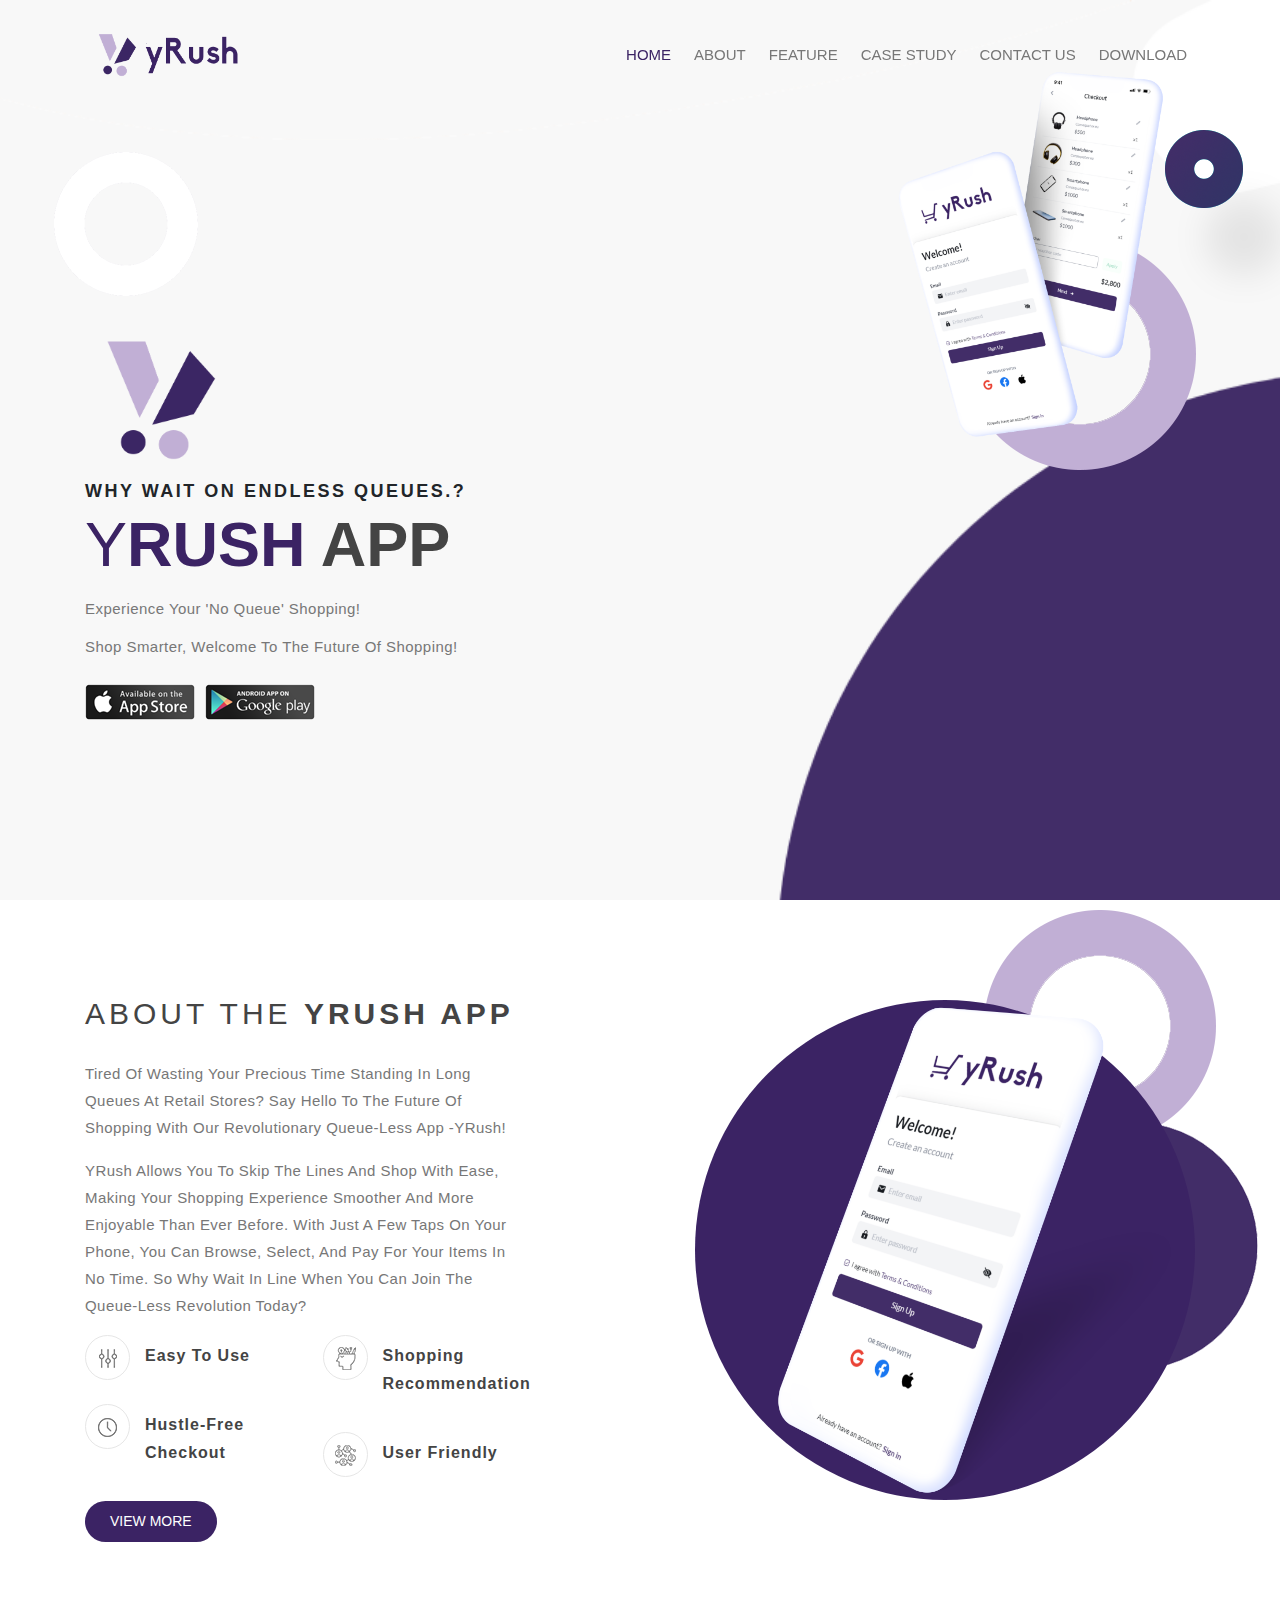
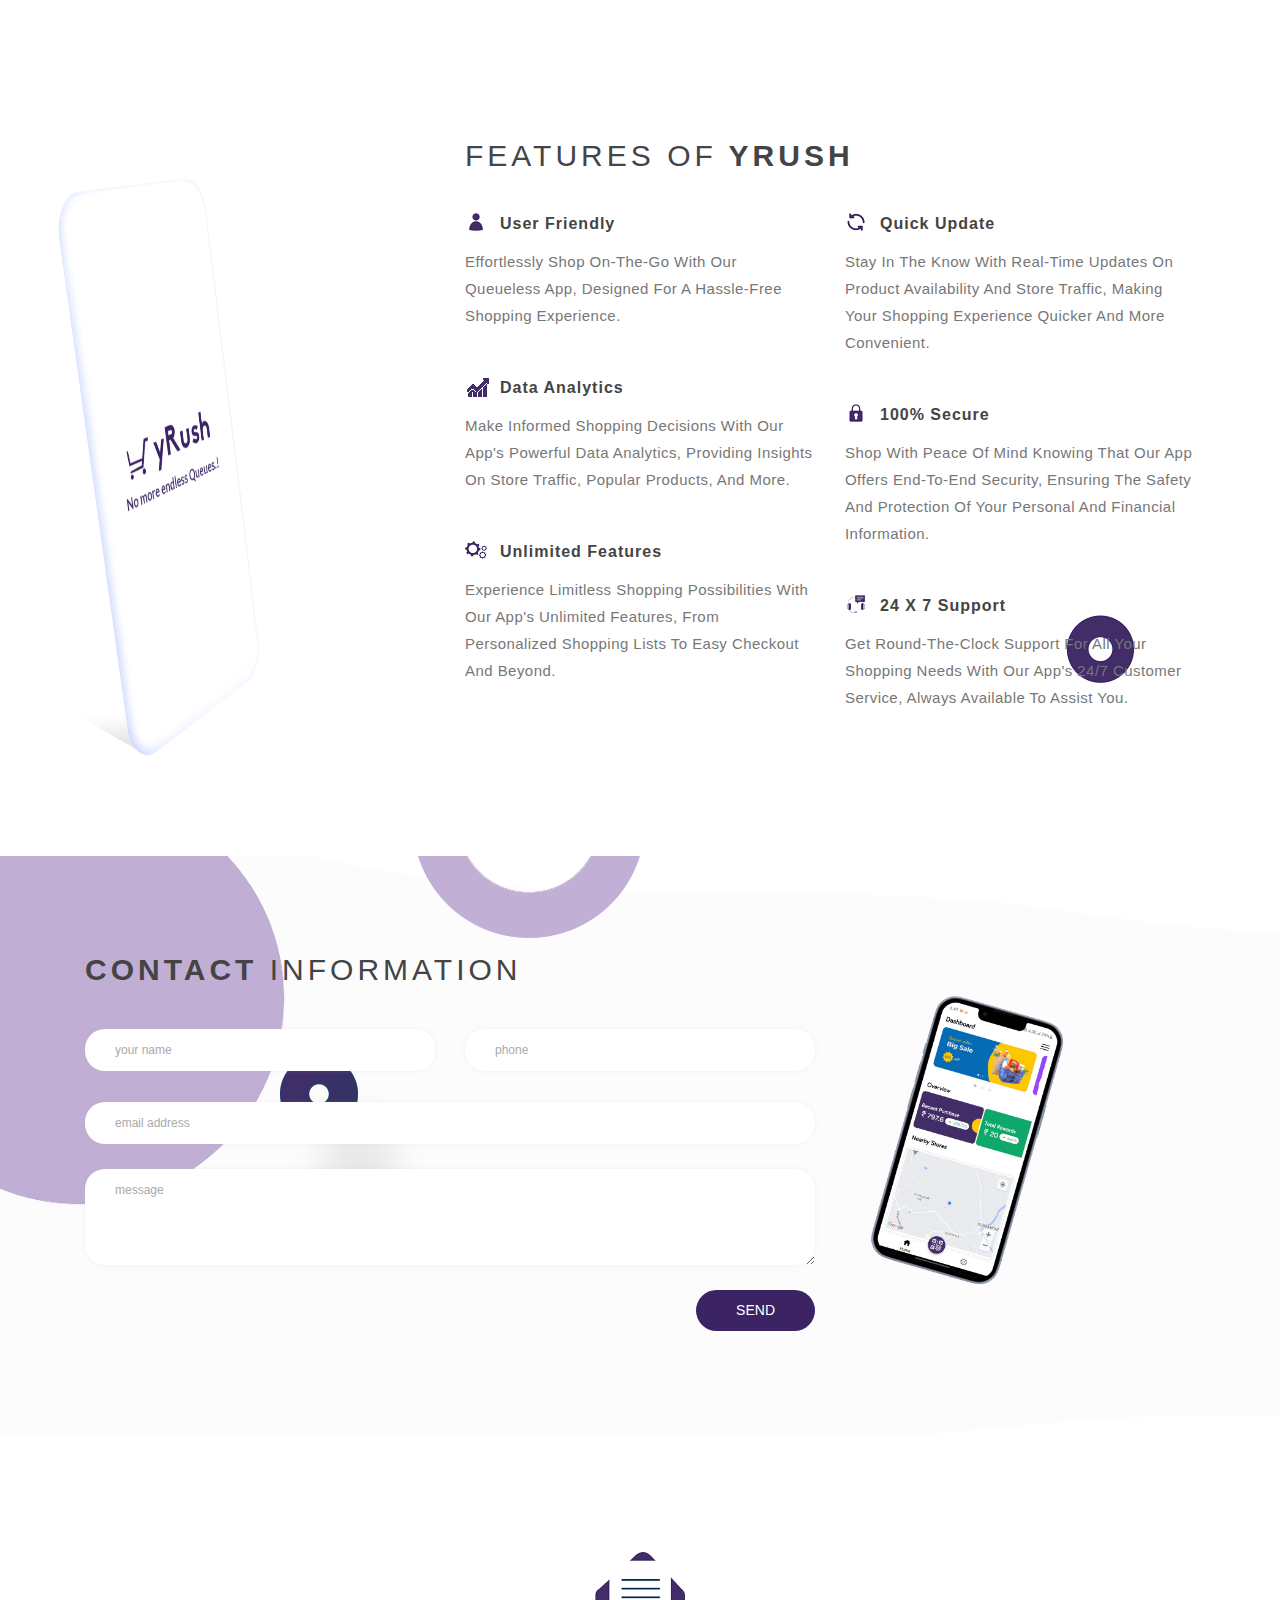
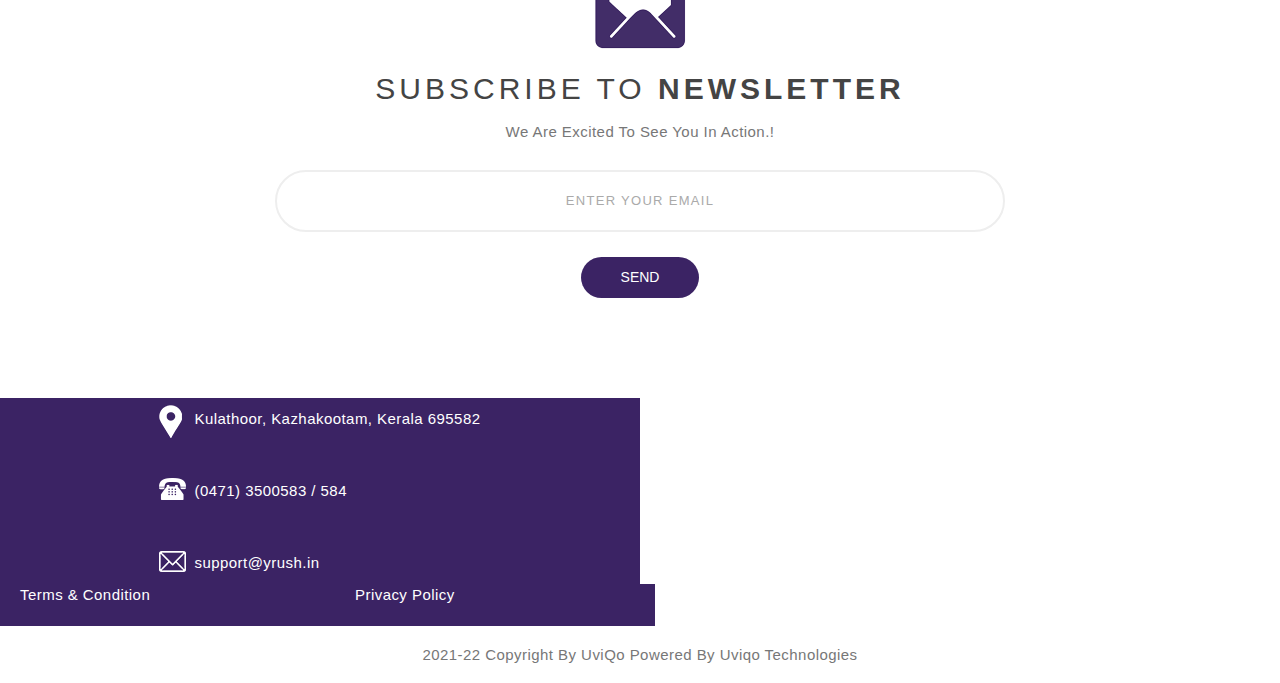
==== commit a3dd4c6d: "updated contents" ====
--- a/index.html
+++ b/index.html
@@ -126,7 +126,7 @@
 							</h2>
 							<p class="caption-about">Tired of wasting your precious time standing in long queues at
 								retail stores? Say hello to the future of shopping with our revolutionary queue-less
-								app - yRush!></p>
+								app -yRush!</p>
 							<p> yRush allows you to skip the lines and shop with ease, making
 								your shopping
 								experience smoother and more enjoyable than ever before. With just a few taps on your
@@ -187,7 +187,7 @@
 								</div>
 							</div>
 							<div class="top-margin">
-								<button class="btn btn-custom theme-color theme-color" type="button"><a href="#feature">View More</a></button>
+								<button class="btn btn-custom theme-color theme-color" type="button">view more</button>
 							</div>
 						</div>
 					</div>
@@ -232,7 +232,7 @@
 										<h3>user friendly</h3>
 									</div>
 									<div>
-										<p>Easy to Use, convenient check out.!</p>
+										<p>Effortlessly shop on-the-go with our queueless app, designed for a hassle-free shopping experience.</p>
 									</div>
 								</li>
 								<li>
@@ -243,7 +243,7 @@
 										<h3>Data Analytics</h3>
 									</div>
 									<div>
-										<p>We recommend you the best offers in town</p>
+										<p>Make informed shopping decisions with our app's powerful data analytics, providing insights on store traffic, popular products, and more.</p>
 									</div>
 								</li>
 								<li>
@@ -254,7 +254,7 @@
 										<h3>unlimited features</h3>
 									</div>
 									<div>
-										<p>The more you shop, the more benefits you get</p>
+										<p>Experience limitless shopping possibilities with our app's unlimited features, from personalized shopping lists to easy checkout and beyond.</p>
 									</div>
 								</li>
 							</ul>
@@ -269,7 +269,7 @@
 										<h3>quick update</h3>
 									</div>
 									<div>
-										<p>No more MB's of data download</p>
+										<p>Stay in the know with real-time updates on product availability and store traffic, making your shopping experience quicker and more convenient.</p>
 									</div>
 								</li>
 								<li>
@@ -280,7 +280,7 @@
 										<h3>100% secure</h3>
 									</div>
 									<div>
-										<p>We care for you & we assure 100% security over the data</p>
+										<p>Shop with peace of mind knowing that our app offers end-to-end security, ensuring the safety and protection of your personal and financial information.</p>
 									</div>
 								</li>
 								<li>
@@ -291,7 +291,7 @@
 										<h3>24 x 7 support</h3>
 									</div>
 									<div>
-										<p>Yes we know, you might need support & we are here 24*7</p>
+										<p>Get round-the-clock support for all your shopping needs with our app's 24/7 customer service, always available to assist you.</p>
 									</div>
 								</li>
 							</ul>
--- a/assets/css/style.css
+++ b/assets/css/style.css
@@ -314,7 +314,7 @@
 }
 .btn-custom.theme-color{
     background-image:-webkit-gradient(linear, left top, right top, from(#3b2364), color-stop(#3b2364), color-stop(#3b2364), to(#19d2dd));
-    background-image:linear-gradient(to right, #3b2364, #3b2364, #3b2364, #a07ae3)
+    background-image:linear-gradient(to right, #3b2364, #3b2364, #3b2364, #573e82)
 }
 .btn-custom:hover{
     background-position:100% 0;
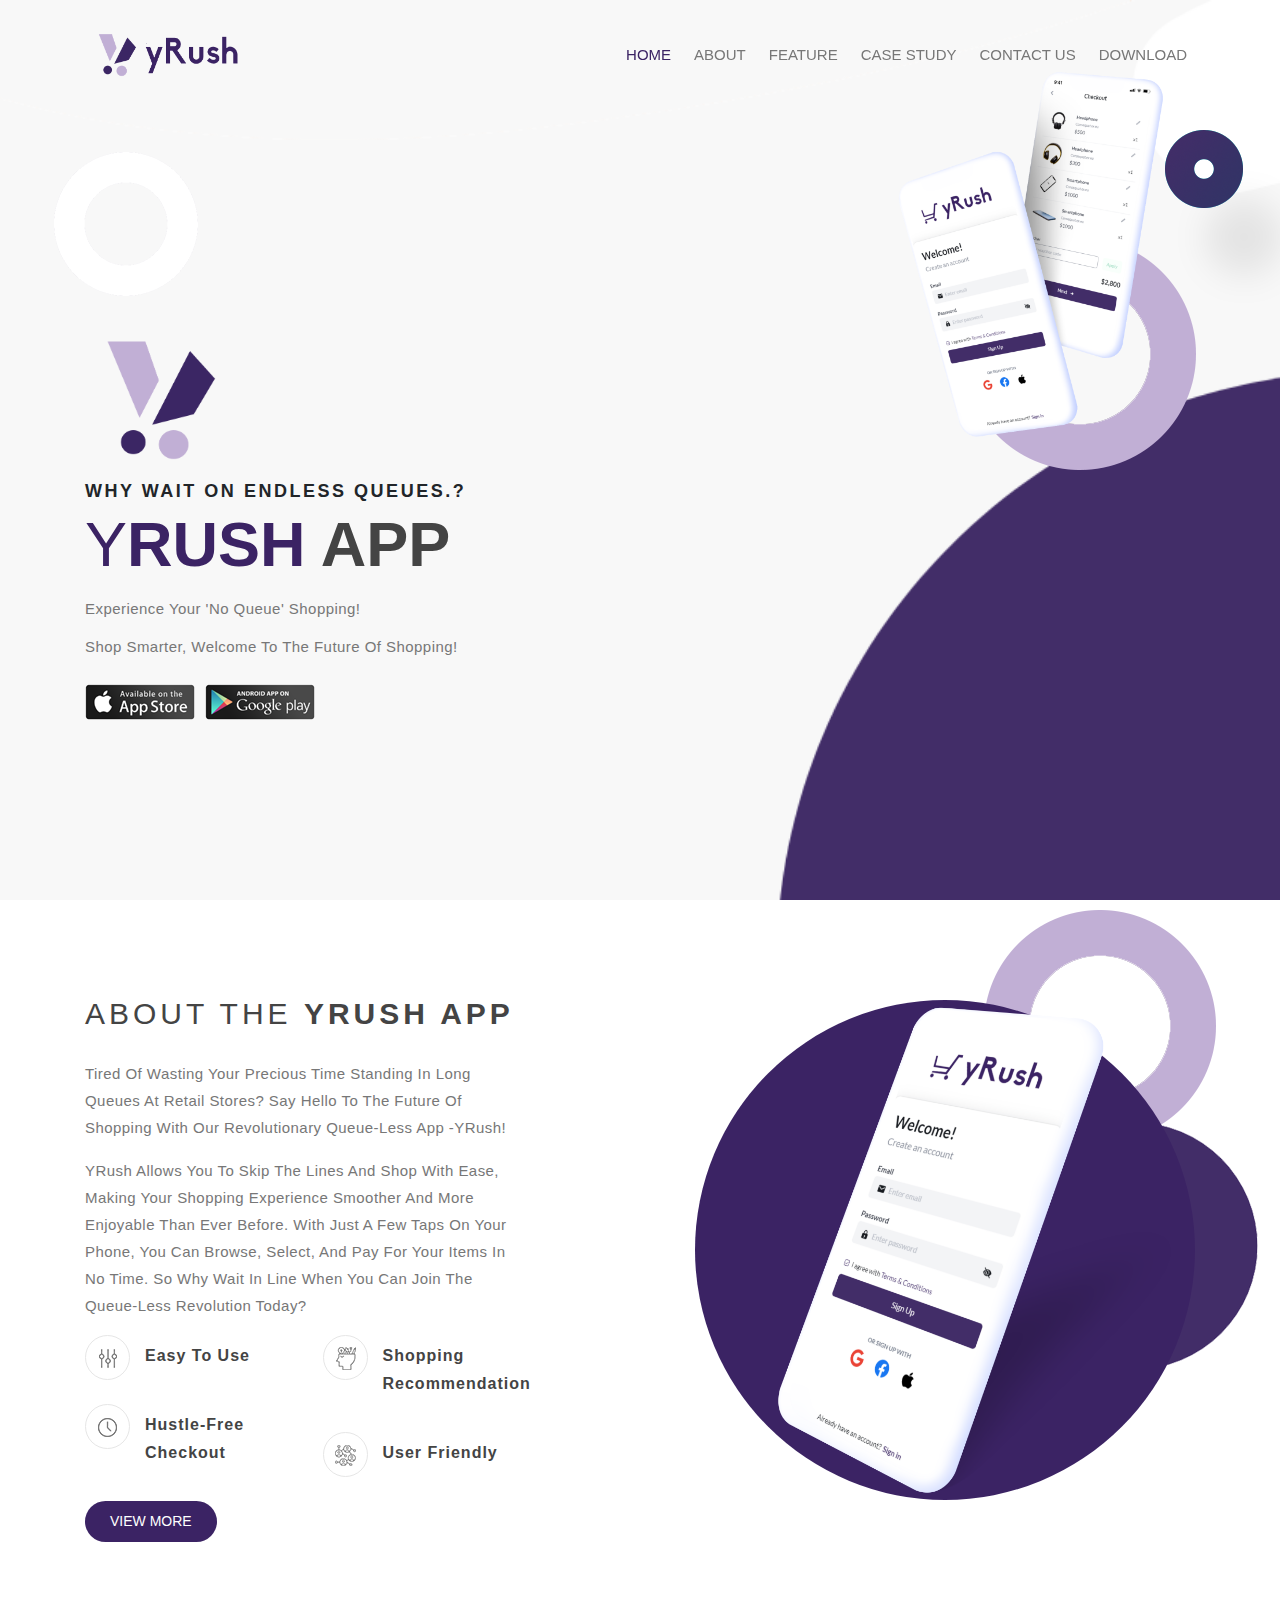
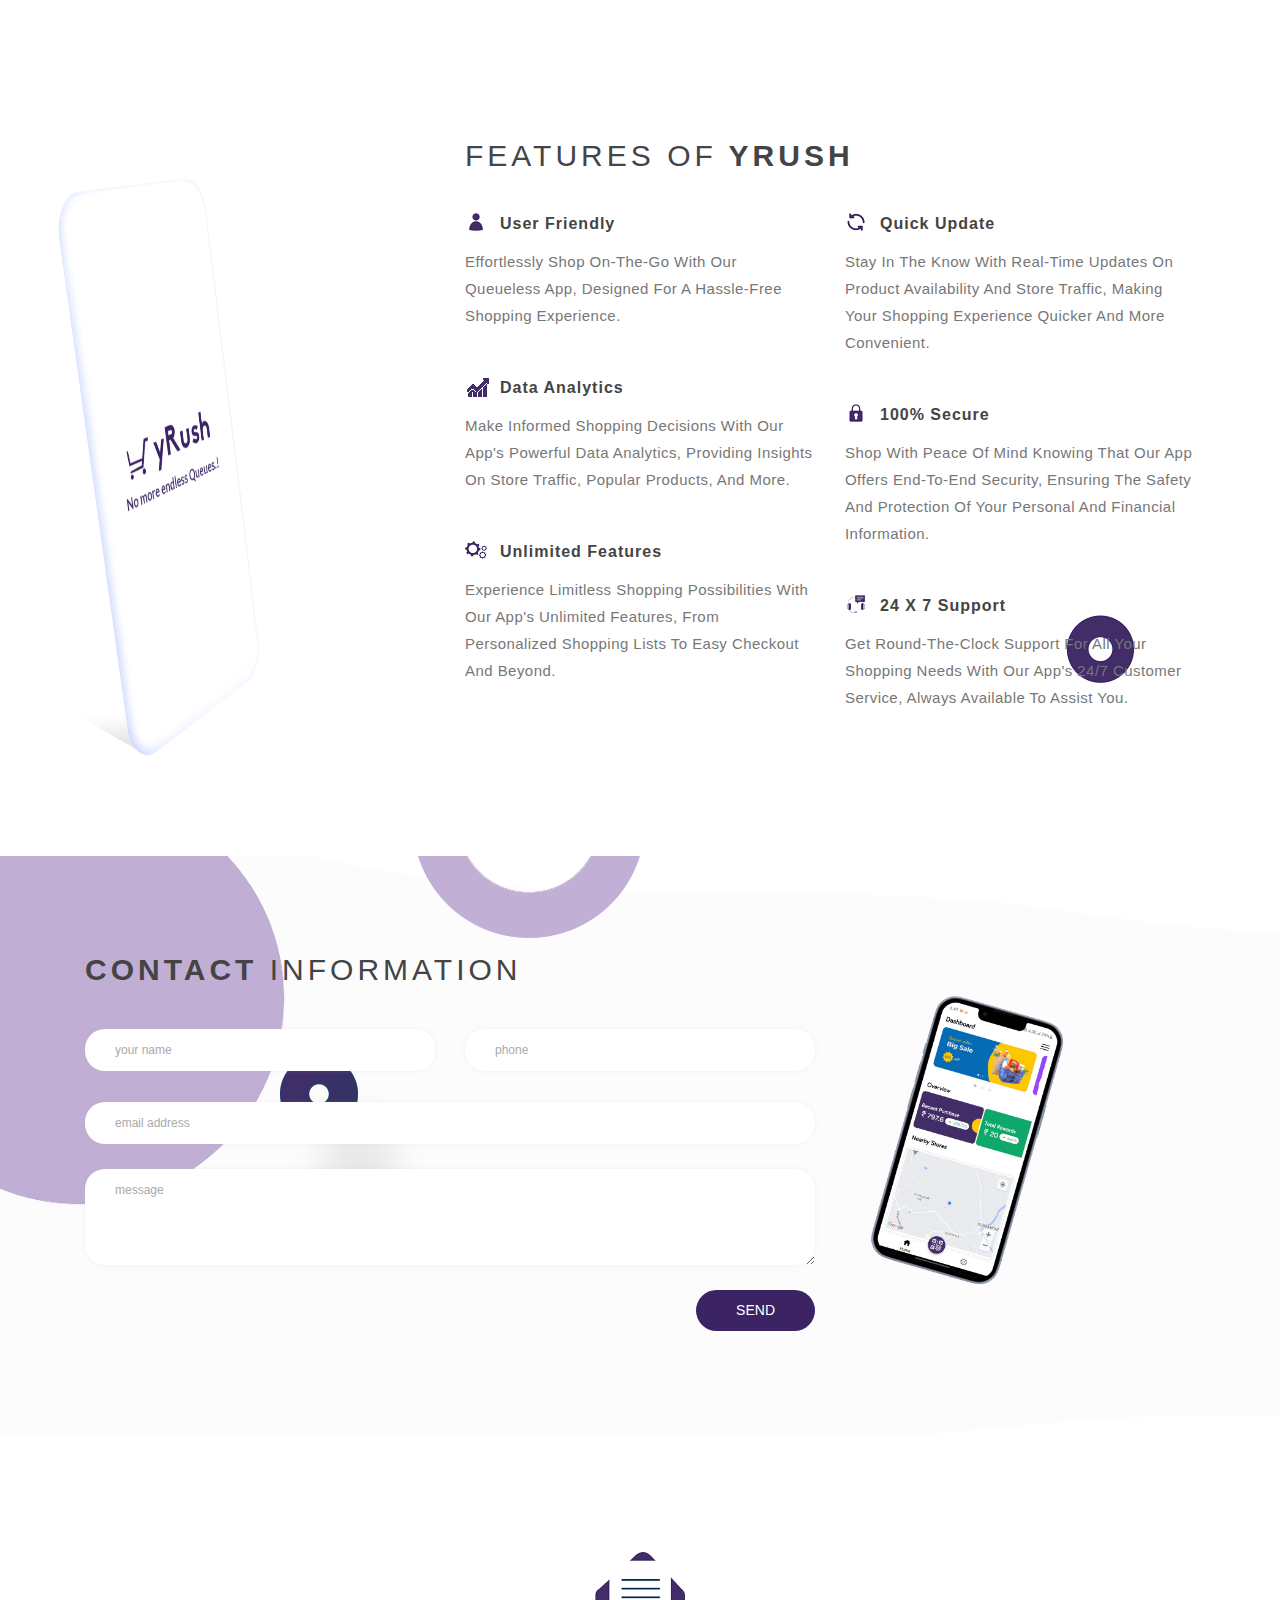
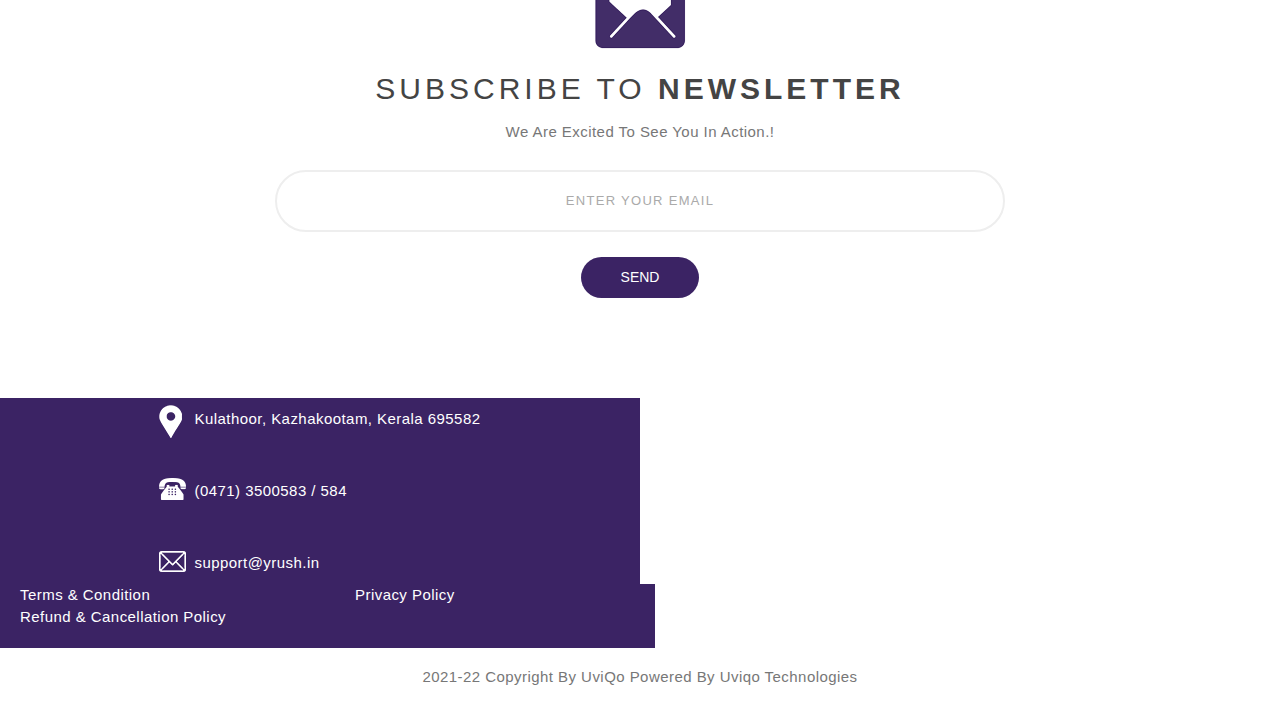
==== commit 881c4740: "Update index.html" ====
--- a/index.html
+++ b/index.html
@@ -591,6 +591,12 @@
 									<a href="privacy-policy.html">Privacy Policy</a>
 								</div>
 							</div>
+							<div class="col-md-6 p-0">
+								<div class="footer-address">
+
+									<a href="refund-cancellation.html">Refund & Cancellation Policy</a>
+								</div>
+							</div>
 						</div>
 					</div>
 					<div class="col-md-6 p-0">
@@ -638,4 +644,4 @@
 	<script src="assets/js/scroll.js"></script>
 </body>
 
-</html>+</html>
